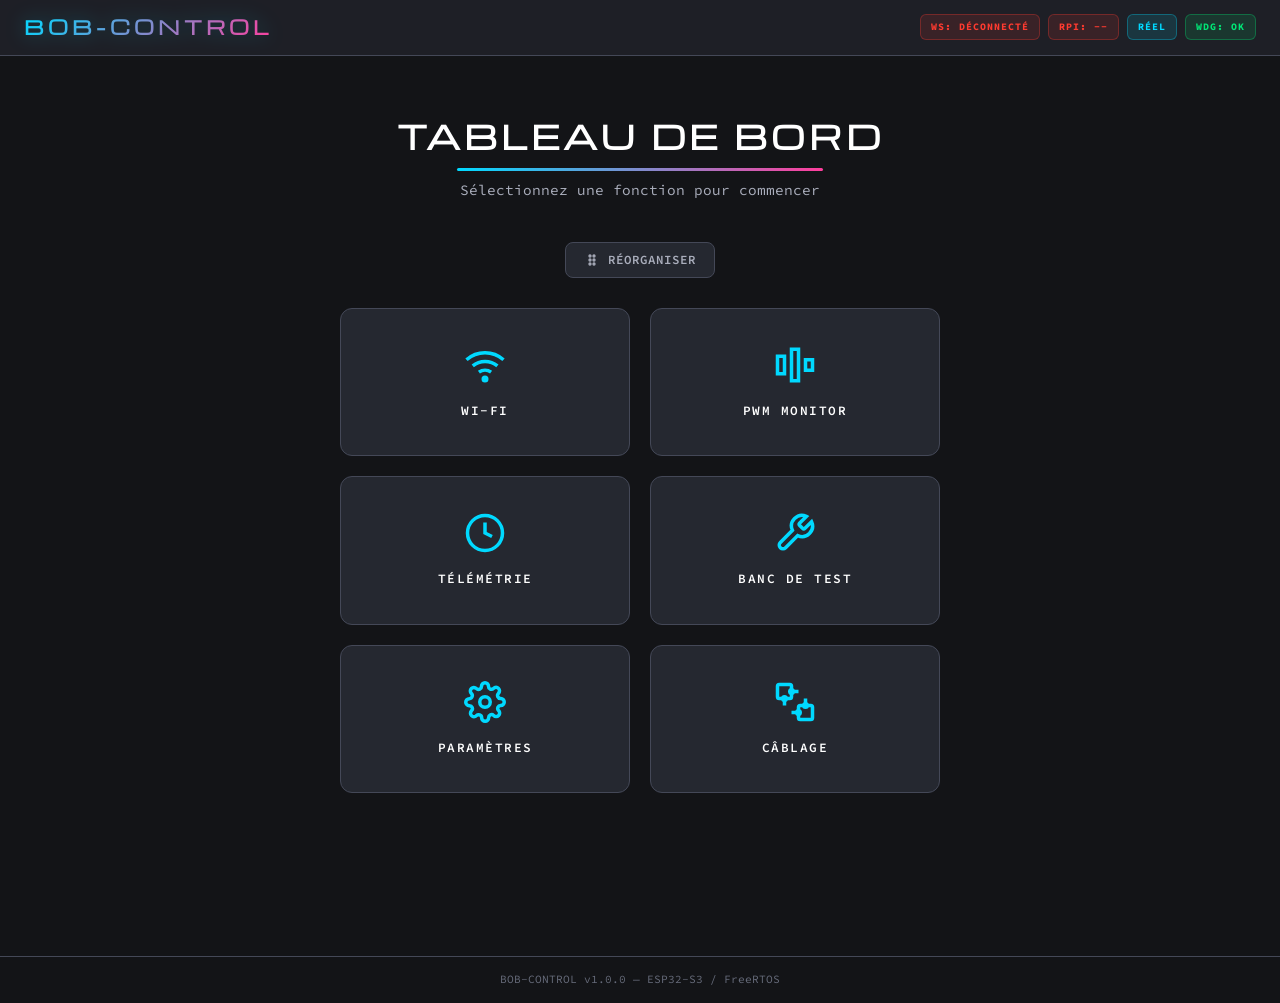
==== data/index.html @ ab62b94b "refactor: nettoyage capteurs/simulation + fix réorganisation tuiles - Suppression MPU9250, AK8963 (m" ====
<!DOCTYPE html>
<html lang="fr">
<head>
    <meta charset="UTF-8">
    <meta name="viewport" content="width=device-width, initial-scale=1.0, viewport-fit=cover">
    <meta name="theme-color" content="#131417">
    <meta name="apple-mobile-web-app-capable" content="yes">
    <meta name="mobile-web-app-capable" content="yes">
    <meta name="apple-mobile-web-app-status-bar-style" content="black-translucent">
    <meta name="apple-mobile-web-app-title" content="BOB-CONTROL">
    <title>BOB-CONTROL — Tableau de Bord</title>
    <link rel="icon" type="image/svg+xml" href="data:image/svg+xml,<svg xmlns='http://www.w3.org/2000/svg' viewBox='0 0 100 100'><rect width='100' height='100' rx='20' fill='%23131417'/><text y='72' x='50' font-family='Arial' font-size='40' font-weight='bold' fill='%2300d9ff' text-anchor='middle'>BOB</text></svg>">
    <link rel="preconnect" href="https://fonts.googleapis.com">
    <link rel="preconnect" href="https://fonts.gstatic.com" crossorigin>
    <link href="https://fonts.googleapis.com/css2?family=Michroma&family=Source+Code+Pro:wght@400;500;600;700&display=swap" rel="stylesheet">
    <link rel="stylesheet" href="style.css">
</head>
<body>

    <!-- Barre de statut fixe -->
    <header id="topbar">
        <div class="logo">BOB-CONTROL</div>
        <div class="status-badges">
            <span id="badge-ws" class="badge badge-off">WS: Déconnecté</span>
            <span id="badge-rpi" class="badge badge-off">RPi: --</span>
            <span id="badge-mode" class="badge badge-real">RÉEL</span>
            <span id="badge-wdg" class="badge badge-ok">WDG: OK</span>
        </div>
    </header>

    <!-- ===== VUE DASHBOARD (tuiles) ===== -->
    <main id="dashboard" class="index-container">
        <header class="index-header">
            <h1>TABLEAU DE BORD</h1>
            <p>Sélectionnez une fonction pour commencer</p>
        </header>

        <!-- Barre d'édition drag & drop -->
        <div class="dash-edit-bar">
            <button id="btnEditDash" class="dash-edit-btn" type="button">
                <svg width="16" height="16" viewBox="0 0 24 24" fill="none" stroke="currentColor" stroke-width="2" stroke-linecap="round" stroke-linejoin="round">
                    <circle cx="9" cy="6" r="1.5"/><circle cx="15" cy="6" r="1.5"/>
                    <circle cx="9" cy="12" r="1.5"/><circle cx="15" cy="12" r="1.5"/>
                    <circle cx="9" cy="18" r="1.5"/><circle cx="15" cy="18" r="1.5"/>
                </svg>
                <span>Réorganiser</span>
            </button>
            <button id="btnSaveDash" class="dash-edit-btn dash-edit-save" type="button" style="display:none">
                <svg width="16" height="16" viewBox="0 0 24 24" fill="none" stroke="currentColor" stroke-width="2" stroke-linecap="round" stroke-linejoin="round">
                    <polyline points="20 6 9 17 4 12"/>
                </svg>
                <span>Terminer</span>
            </button>
            <span id="dashEditHint" class="dash-edit-hint" style="display:none">Glissez les tuiles pour réorganiser</span>
        </div>

        <!-- Grille de tuiles -->
        <nav class="nav-grid" id="nav-grid">
            <a class="nav-tile" data-tile-id="wifi" href="#section-wifi">
                <svg width="40" height="40" viewBox="0 0 24 24" fill="none" stroke="currentColor" stroke-width="2">
                    <path d="M5 12.55a11 11 0 0 1 14.08 0"/>
                    <path d="M1.42 9a16 16 0 0 1 21.16 0"/>
                    <path d="M8.53 16.11a6 6 0 0 1 6.95 0"/>
                    <circle cx="12" cy="20" r="1"/>
                </svg>
                <span>Wi-Fi</span>
            </a>
            <a class="nav-tile" data-tile-id="pwm" href="#section-pwm">
                <svg width="40" height="40" viewBox="0 0 24 24" fill="none" stroke="currentColor" stroke-width="2">
                    <rect x="2" y="7" width="4" height="10"/>
                    <rect x="10" y="3" width="4" height="18"/>
                    <rect x="18" y="9" width="4" height="6"/>
                </svg>
                <span>PWM Monitor</span>
            </a>
            <a class="nav-tile" data-tile-id="telemetry" href="#section-telemetry">
                <svg width="40" height="40" viewBox="0 0 24 24" fill="none" stroke="currentColor" stroke-width="2">
                    <circle cx="12" cy="12" r="10"/>
                    <path d="M12 6v6l4 2"/>
                </svg>
                <span>Télémétrie</span>
            </a>
            <a class="nav-tile" data-tile-id="testbench" href="#section-testbench">
                <svg width="40" height="40" viewBox="0 0 24 24" fill="none" stroke="currentColor" stroke-width="2">
                    <path d="M14.7 6.3a1 1 0 0 0 0 1.4l1.6 1.6a1 1 0 0 0 1.4 0l3.77-3.77a6 6 0 0 1-7.94 7.94l-6.91 6.91a2.12 2.12 0 0 1-3-3l6.91-6.91a6 6 0 0 1 7.94-7.94l-3.76 3.76z"/>
                </svg>
                <span>Banc de Test</span>
            </a>
            <a class="nav-tile" data-tile-id="settings" href="#section-settings">
                <svg width="40" height="40" viewBox="0 0 24 24" fill="none" stroke="currentColor" stroke-width="2">
                    <circle cx="12" cy="12" r="3"/>
                    <path d="M19.4 15a1.65 1.65 0 0 0 .33 1.82l.06.06a2 2 0 0 1-2.83 2.83l-.06-.06a1.65 1.65 0 0 0-1.82-.33 1.65 1.65 0 0 0-1 1.51V21a2 2 0 0 1-4 0v-.09a1.65 1.65 0 0 0-1.08-1.51 1.65 1.65 0 0 0-1.82.33l-.06.06a2 2 0 0 1-2.83-2.83l.06-.06a1.65 1.65 0 0 0 .33-1.82 1.65 1.65 0 0 0-1.51-1H3a2 2 0 0 1 0-4h.09a1.65 1.65 0 0 0 1.51-1.08 1.65 1.65 0 0 0-.33-1.82l-.06-.06a2 2 0 0 1 2.83-2.83l.06.06a1.65 1.65 0 0 0 1.82.33H9a1.65 1.65 0 0 0 1-1.51V3a2 2 0 0 1 4 0v.09a1.65 1.65 0 0 0 1 1.51 1.65 1.65 0 0 0 1.82-.33l.06-.06a2 2 0 0 1 2.83 2.83l-.06.06a1.65 1.65 0 0 0-.33 1.82V9c.26.604.852.997 1.51 1H21a2 2 0 0 1 0 4h-.09a1.65 1.65 0 0 0-1.51 1z"/>
                </svg>
                <span>Paramètres</span>
            </a>
            <a class="nav-tile" data-tile-id="wiring" href="#section-wiring">
                <svg width="40" height="40" viewBox="0 0 24 24" fill="none" stroke="currentColor" stroke-width="2">
                    <rect x="2" y="2" width="8" height="8" rx="1"/>
                    <rect x="14" y="14" width="8" height="8" rx="1"/>
                    <path d="M10 6h4"/>
                    <path d="M6 10v4"/>
                    <path d="M18 10v4"/>
                    <path d="M10 18h4"/>
                    <circle cx="10" cy="6" r="1" fill="currentColor"/>
                    <circle cx="6" cy="10" r="1" fill="currentColor"/>
                    <circle cx="18" cy="14" r="1" fill="currentColor"/>
                    <circle cx="14" cy="18" r="1" fill="currentColor"/>
                </svg>
                <span>Câblage</span>
            </a>
        </nav>
    </main>

    <!-- ===== SECTIONS (masquées par défaut, affichées au clic d'une tuile) ===== -->

    <!-- Bouton retour (visible quand une section est active) -->
    <a id="btn-back" class="back-top-btn" href="#" style="display:none" aria-label="Retour au tableau de bord">
        <svg width="22" height="22" viewBox="0 0 24 24" fill="none" stroke="currentColor" stroke-width="2">
            <path d="M19 12H5M12 19l-7-7 7-7"/>
        </svg>
    </a>

    <!-- SECTION : Wi-Fi -->
    <section id="section-wifi" class="section-panel" style="display:none">
        <div class="page-container">
            <div class="page-header"><h1>Wi-Fi &amp; Réseau</h1></div>
            <div class="content-area">

                <!-- Card : Connexion actuelle (temps réel via WebSocket) -->
                <div class="card wifi-info-card">
                    <h3>Connexion actuelle</h3>
                    <div class="wifi-info-grid">
                        <!-- STA : connexion à un réseau externe -->
                        <div class="wifi-info-block">
                            <div class="wifi-info-title">Réseau externe (STA)</div>
                            <div class="wifi-info-row">
                                <span class="wifi-info-label">Statut</span>
                                <span class="wifi-info-value" id="wifi-sta-status">—</span>
                            </div>
                            <div class="wifi-info-row">
                                <span class="wifi-info-label">SSID</span>
                                <span class="wifi-info-value" id="wifi-sta-ssid">—</span>
                            </div>
                            <div class="wifi-info-row">
                                <span class="wifi-info-label">Adresse IP</span>
                                <span class="wifi-info-value" id="wifi-sta-ip">—</span>
                            </div>
                            <div class="wifi-info-row">
                                <span class="wifi-info-label">Passerelle (DHCP)</span>
                                <span class="wifi-info-value" id="wifi-sta-gw">—</span>
                            </div>
                            <div class="wifi-info-row">
                                <span class="wifi-info-label">Masque</span>
                                <span class="wifi-info-value" id="wifi-sta-mask">—</span>
                            </div>
                            <div class="wifi-info-row">
                                <span class="wifi-info-label">Signal (RSSI)</span>
                                <span class="wifi-info-value" id="wifi-sta-rssi">—</span>
                            </div>
                            <div class="wifi-info-row">
                                <span class="wifi-info-label">Adresse MAC</span>
                                <span class="wifi-info-value mono" id="wifi-sta-mac">—</span>
                            </div>
                        </div>
                        <!-- AP : point d'accès local -->
                        <div class="wifi-info-block">
                            <div class="wifi-info-title">Point d'accès (AP)</div>
                            <div class="wifi-info-row">
                                <span class="wifi-info-label">SSID</span>
                                <span class="wifi-info-value" id="wifi-ap-ssid">—</span>
                            </div>
                            <div class="wifi-info-row">
                                <span class="wifi-info-label">Adresse IP</span>
                                <span class="wifi-info-value" id="wifi-ap-ip">—</span>
                            </div>
                            <div class="wifi-info-row">
                                <span class="wifi-info-label">Clients connectés</span>
                                <span class="wifi-info-value" id="wifi-ap-clients">—</span>
                            </div>
                        </div>
                    </div>
                </div>

                <div class="wifi-controls">
                    <button id="btn-scan" class="btn btn-primary">Scanner les réseaux</button>
                    <div class="wifi-status">IP : <span id="wifi-ip">—</span></div>
                </div>
                <div id="wifi-list" class="wifi-list">
                    <p class="placeholder">Cliquez sur "Scanner" pour détecter les réseaux.</p>
                </div>
                <div id="wifi-form" class="wifi-form hidden">
                    <h3>Connexion à <span id="wifi-selected-ssid"></span></h3>
                    <input type="password" id="wifi-password" placeholder="Mot de passe Wi-Fi" autocomplete="off">
                    <button id="btn-connect" class="btn btn-success">Connecter</button>
                </div>
            </div>
        </div>
    </section>

    <!-- SECTION : PWM Monitor -->
    <section id="section-pwm" class="section-panel" style="display:none">
        <div class="page-container">
            <div class="page-header"><h1>PWM Monitor — 16 Canaux</h1></div>

            <!-- Bannière Mode Témoin / Dry-Run -->
            <div class="card dryrun-banner">
                <div class="dryrun-toggle-row">
                    <span class="dryrun-label">SORTIES MATÉRIELLES</span>
                    <label class="dryrun-switch">
                        <input type="checkbox" id="chk-outputs-enabled">
                        <span class="dryrun-slider"></span>
                    </label>
                    <span id="dryrun-state-text" class="dryrun-state-text off">NEUTRALISÉES (DRY-RUN)</span>
                </div>
                <div id="dryrun-badge" class="dryrun-badge dryrun-badge-warn">
                    ⚠ MODE TÉMOIN — Moteurs inactifs
                </div>
            </div>

            <div class="content-area">
                <!-- Vue schématique 2D : châssis + 8 propulseurs (temps réel WebSocket) -->
                <div class="card rov-schematic-card">
                    <h3>Vue de Dessus — Propulsion (M1–M8)</h3>
                    <div class="rov-schematic-wrap">
                        <svg id="rov-schematic" viewBox="0 0 480 400" preserveAspectRatio="xMidYMid meet" role="img" aria-label="Schéma du ROV vu de dessus : action des 8 propulseurs en temps réel"></svg>
                    </div>
                    <div class="rov-legend">
                        <span class="rov-lg"><span class="lg-dot lg-fwd"></span>Poussée positive (&gt; 1500 µs)</span>
                        <span class="rov-lg"><span class="lg-dot lg-rev"></span>Poussée négative (&lt; 1500 µs)</span>
                        <span class="rov-lg"><span class="lg-dot lg-neu"></span>Neutre (1500 µs)</span>
                        <span class="rov-lg rov-lg-note">M1–M4 : vecteurs 45° · M5–M8 : poussée verticale ↑/↓</span>
                    </div>
                </div>

                <h4 class="pwm-bars-title">Barregraphes — 16 Canaux</h4>
                <div class="pwm-grid"></div>
            </div>
        </div>
    </section>

    <!-- SECTION : Télémétrie -->
    <section id="section-telemetry" class="section-panel" style="display:none">
        <div class="page-container">
            <div class="page-header"><h1>Télémétrie &amp; Capteurs</h1></div>
            <div class="content-area">
                <!-- Bloc Diagnostic Capteurs -->
                <div class="card sensor-diag-card">
                    <h3>Diagnostic Capteurs</h3>
                    <div class="sensor-grid">
                        <div class="sensor-badge" id="sens-bno085"><span class="led led-off"></span>BNO085</div>
                        <div class="sensor-badge" id="sens-ms5803"><span class="led led-off"></span>MS5803</div>
                        <div class="sensor-badge" id="sens-ina0"><span class="led led-off"></span>INA226 #1</div>
                        <div class="sensor-badge" id="sens-ina1"><span class="led led-off"></span>INA226 #2</div>
                        <div class="sensor-badge" id="sens-ina2"><span class="led led-off"></span>INA226 #3</div>
                        <div class="sensor-badge" id="sens-pca"><span class="led led-off"></span>PCA9685</div>
                    </div>
                </div>
                <div class="telem-row">
                    <div class="card">
                        <h3>Attitude (IMU)</h3>
                        <div class="euler-display">
                            <div class="euler-item"><span class="label">Roll</span><span id="val-roll" class="value">0.0°</span></div>
                            <div class="euler-item"><span class="label">Pitch</span><span id="val-pitch" class="value">0.0°</span></div>
                            <div class="euler-item"><span class="label">Yaw</span><span id="val-yaw" class="value">0.0°</span></div>
                        </div>
                    </div>
                    <div class="card">
                        <h3>Pression / Altitude</h3>
                        <div class="press-display">
                            <div class="euler-item"><span class="label">Pression</span><span id="val-mbar" class="value">1013.3 mbar</span></div>
                            <div class="euler-item"><span class="label">Altitude</span><span id="val-alt" class="value">0.00 m</span></div>
                            <div class="euler-item"><span class="label">Température</span><span id="val-temp" class="value">20.5 °C</span></div>
                        </div>
                    </div>
                </div>
                <!-- Instruments aviation : VSI + Horizon artificiel + HSI -->
                <div class="telem-row instruments-row">
                    <div class="card av-card">
                        <h3>Variomètre (VSI)</h3>
                        <canvas id="cv-vsi" width="260" height="260"></canvas>
                        <div class="av-readout">
                            <span>VS <b id="av-vs">+0 cm/s</b></span>
                            <span>ALT <b id="av-alt">0.00 m</b></span>
                        </div>
                    </div>
                    <div class="card av-card">
                        <h3>Horizon Artificiel</h3>
                        <canvas id="cv-horizon" width="260" height="260"></canvas>
                        <div class="av-readout">
                            <span>ROLL <b id="av-roll">0.0°</b></span>
                            <span>PITCH <b id="av-pitch">0.0°</b></span>
                        </div>
                    </div>
                    <div class="card av-card">
                        <h3>Indicateur de Cap (HSI)</h3>
                        <canvas id="cv-hsi" width="260" height="260"></canvas>
                        <div class="av-readout">
                            <span>HDG <b id="av-hdg">000°</b></span>
                        </div>
                    </div>
                </div>

                <!-- SÉLECTEUR DE MODE DE PILOTAGE -->
                <div class="telem-row mode-selector-row">
                    <div class="card mode-card">
                        <h3>Mode de Pilotage</h3>
                        <div class="mode-badge" id="master-badge">
                            <span id="master-icon" class="master-icon">●</span>
                            <span id="master-label">Maître : —</span>
                        </div>
                        <div class="mode-btn-group">
                            <button class="btn mode-btn active" data-mode="0" id="btn-mode-0">PASSIF</button>
                            <button class="btn mode-btn" data-mode="1" id="btn-mode-1">AUTO ROULIS ET TANGAGE</button>
                            <button class="btn mode-btn" data-mode="2" id="btn-mode-2">AUTO FULL</button>
                        </div>
                    </div>
                </div>

                <div class="telem-row">
                    <div class="card" id="power-card-0"><h3>Wattmètre 1 — RPi 5</h3><div class="power-val"><span id="p0-v">0 mV</span> / <span id="p0-i">0 mA</span></div></div>
                    <div class="card" id="power-card-1"><h3>Wattmètre 2 — Aux/LED</h3><div class="power-val"><span id="p1-v">0 mV</span> / <span id="p1-i">0 mA</span></div></div>
                    <div class="card" id="power-card-2"><h3>Wattmètre 3 — Propulsion</h3><div class="power-val"><span id="p2-v">0 mV</span> / <span id="p2-i">0 mA</span></div></div>
                </div>

            </div>
        </div>
    </section>

    <!-- SECTION : Banc de Test -->
    <section id="section-testbench" class="section-panel" style="display:none">
        <div class="page-container">
            <div class="page-header"><h1>Banc de Test Manuel</h1></div>
            <div class="content-area">
                <div class="safety-bar">
                    <label class="safety-toggle">
                        <input type="checkbox" id="chk-unlock"> Déverrouiller le banc de test
                    </label>
                    <button id="btn-neutral" class="btn btn-danger" disabled>Tout au Neutre (1500 µs)</button>
                </div>
                <div class="slider-grid" id="slider-grid"></div>
            </div>
        </div>
    </section>

    <!-- SECTION : Paramètres -->
    <section id="section-settings" class="section-panel" style="display:none">
        <div class="page-container">
            <div class="page-header"><h1>Paramètres</h1></div>
            <div class="content-area">
                <!-- Liaison Série RPi 5 -->
                <div class="card">
                    <h3>Liaison Série RPi 5</h3>
                    <p class="card-hint">Interface physique pour le protocole binaire temps réel</p>
                    <div class="settings-grid">
                        <label>Interface
                            <select id="sel-comm">
                                <option value="0">USB-CDC Natif (/dev/ttyACM0)</option>
                                <option value="1">UART Matériel (GPIO 1 RX / GPIO 2 TX @ 921 600 bauds)</option>
                            </select>
                        </label>
                    </div>
                    <button id="btn-save-comm" class="btn btn-primary">Appliquer la liaison série</button>
                </div>

                <!-- Configuration Broches I2C -->
                <div class="card">
                    <h3>Configuration Broches I2C</h3>
                    <p class="card-hint">Broches SDA/SCL actuelles : <strong id="i2c-current-pins">—</strong></p>
                    <div class="settings-grid">
                        <label>SDA (GPIO)
                            <input type="number" id="i2c-sda-pin" min="0" max="48" value="10">
                        </label>
                        <label>SCL (GPIO)
                            <input type="number" id="i2c-scl-pin" min="0" max="48" value="11">
                        </label>
                    </div>
                    <button id="btn-save-i2c-pins" class="btn btn-primary">Sauvegarder &amp; réinitialiser I2C</button>
                </div>
                <!-- Scanner I2C -->
                <div class="card">
                    <h3>Scanner I2C</h3>
                    <p class="card-hint">Scan complet du bus I2C (adresses 0x01 à 0x7F)</p>
                    <button id="btn-i2c-scan" class="btn btn-primary">
                        <span id="i2c-scan-spinner" class="btn-spinner" style="display:none"></span>
                        Lancer le scan I2C
                    </button>
                    <div id="i2c-scan-results" class="i2c-scan-results" style="display:none">
                        <table class="i2c-scan-table">
                            <thead>
                                <tr>
                                    <th>Adresse (Hex)</th>
                                    <th>Adresse (Dec)</th>
                                    <th>Statut</th>
                                    <th>Périphérique détecté</th>
                                </tr>
                            </thead>
                            <tbody id="i2c-scan-tbody"></tbody>
                        </table>
                    </div>
                    <div id="i2c-scan-empty" class="i2c-scan-empty" style="display:none">
                        Aucun périphérique détecté sur le bus I2C. Vérifiez le câblage SDA/SCL.
                    </div>
                </div>
                <!-- PID -->
                <div class="settings-grid">
                    <div class="card">
                        <h3>PID Roll</h3>
                        <label>Kp <input type="number" id="pid-r-kp" step="0.01" value="2.0"></label>
                        <label>Ki <input type="number" id="pid-r-ki" step="0.01" value="0.05"></label>
                        <label>Kd <input type="number" id="pid-r-kd" step="0.01" value="0.5"></label>
                    </div>
                    <div class="card">
                        <h3>PID Pitch</h3>
                        <label>Kp <input type="number" id="pid-p-kp" step="0.01" value="2.0"></label>
                        <label>Ki <input type="number" id="pid-p-ki" step="0.01" value="0.05"></label>
                        <label>Kd <input type="number" id="pid-p-kd" step="0.01" value="0.5"></label>
                    </div>
                    <div class="card">
                        <h3>PID Altitude</h3>
                        <label>Kp <input type="number" id="pid-d-kp" step="0.01" value="3.0"></label>
                        <label>Ki <input type="number" id="pid-d-ki" step="0.01" value="0.1"></label>
                        <label>Kd <input type="number" id="pid-d-kd" step="0.01" value="1.0"></label>
                    </div>
                    <div class="card">
                        <h3>Watchdog Série</h3>
                        <label>Timeout (ms) <input type="number" id="wdg-timeout" step="50" min="100" value="500"></label>
                    </div>
                </div>
                <div class="settings-actions">
                    <button id="btn-save-pid" class="btn btn-success">Sauvegarder les paramètres</button>
                </div>
            </div>
        </div>
    </section>

    <!-- SECTION : Câblage & Schémas -->
    <section id="section-wiring" class="section-panel" style="display:none">
        <div class="page-container">
            <div class="page-header"><h1>Câblage &amp; Schémas</h1></div>
            <div class="content-area">

                <!-- Schéma visuel de la carte -->
                <div class="card wiring-schematic-card">
                    <h3>Schéma ESP32-S3</h3>
                    <div class="wiring-schematic-wrap">
                        <img src="esp32s3.png" alt="Schéma ESP32-S3 DevKitC-1" class="wiring-schematic-img">
                    </div>
                </div>

                <!-- Bloc 1 : Liaison RPi 5 (dynamique) -->
                <div class="card">
                    <h3>Liaison Série RPi 5</h3>
                    <p class="card-hint">Mode actif : <strong id="wiring-comm-mode">—</strong></p>

                    <!-- Mode USB-CDC -->
                    <div id="wiring-usb" class="wiring-mode-block">
                        <div class="wiring-diagram">
                            <pre class="wiring-ascii">
┌──────────────┐         ┌──────────────┐
│   ESP32-S3   │         │   RPi 5      │
│              │         │              │
│   USB-C  ◄───┼────USB──┼─► USB-A/C    │
│   (natif)    │  Cordon │  /dev/ttyACM0│
│              │  direct │              │
└──────────────┘         └──────────────┘
                            </pre>
                        </div>
                        <table class="wiring-table">
                            <thead><tr><th>ESP32-S3</th><th>→</th><th>RPi 5</th><th>Note</th></tr></thead>
                            <tbody>
                                <tr><td>USB-C</td><td>⟷</td><td>USB-A / USB-C</td><td>Cordon direct, sans adaptateur</td></tr>
                                <tr><td>—</td><td>—</td><td>/dev/ttyACM0</td><td>Port série USB-CDC natif</td></tr>
                                <tr><td>—</td><td>—</td><td>921 600 bauds</td><td>Débit du protocole binaire</td></tr>
                            </tbody>
                        </table>
                    </div>

                    <!-- Mode UART GPIO -->
                    <div id="wiring-uart" class="wiring-mode-block" style="display:none">
                        <div class="wiring-diagram">
                            <pre class="wiring-ascii">
┌──────────────┐         ┌──────────────┐
│   ESP32-S3   │         │   RPi 5      │
│              │         │              │
│  GPIO 1 (RX) ◄─────────┼── TXD (GPIO14)
│  GPIO 2 (TX) ──────────► RXD (GPIO15)
│  GND         ◄─────────► GND          │
│              │         │              │
└──────────────┘         └──────────────┘
  Serial1 @ 921 600 bauds  /dev/ttyAMA0
                            </pre>
                        </div>
                        <table class="wiring-table">
                            <thead><tr><th>ESP32-S3</th><th>→</th><th>RPi 5</th><th>Note</th></tr></thead>
                            <tbody>
                                <tr><td>GPIO 1 (RX)</td><td>←</td><td>TXD (GPIO 14)</td><td>Croisé : TX→RX</td></tr>
                                <tr><td>GPIO 2 (TX)</td><td>→</td><td>RXD (GPIO 15)</td><td>Croisé : RX←TX</td></tr>
                                <tr><td>GND</td><td>⟷</td><td>GND</td><td>Masse commune obligatoire</td></tr>
                                <tr><td colspan="3"></td><td>921 600 bauds, 8N1</td></tr>
                            </tbody>
                        </table>
                    </div>
                </div>

                <!-- Bloc 2 : Bus I2C & Périphériques -->
                <div class="card">
                    <h3>Bus I2C &amp; Périphériques</h3>

                    <table class="wiring-table wiring-table-pins">
                        <thead><tr><th>Signal</th><th>Broche ESP32-S3</th><th>Description</th></tr></thead>
                        <tbody>
                            <tr><td class="pin-sda">SDA</td><td>GPIO 10</td><td>Données I2C (tous périphériques)</td></tr>
                            <tr><td class="pin-scl">SCL</td><td>GPIO 11</td><td>Horloge I2C (tous périphériques)</td></tr>
                            <tr><td class="pin-3v3">3V3</td><td>3V3</td><td>Alimentation logique capteurs</td></tr>
                            <tr><td class="pin-gnd">GND</td><td>GND</td><td>Masse commune</td></tr>
                        </tbody>
                    </table>

                    <h4>Modules connectés sur le bus I2C</h4>
                    <table class="wiring-table wiring-table-i2c">
                        <thead><tr><th>Module</th><th>Adresse I2C</th><th>Fonction</th><th>Remarque</th></tr></thead>
                        <tbody>
                            <tr><td>BNO085</td><td>0x4A</td><td>IMU 9-DOF (fusion inertielle)</td><td>Quaternions natifs</td></tr>
                            <tr><td>MS5803 / MS5837</td><td>0x76</td><td>Pression / Profondeur</td><td>Résolution 0.01 mbar</td></tr>
                            <tr><td>INA226 #1</td><td>0x41</td><td>Wattmètre RPi (V + I)</td><td>Tension et courant carte RPi</td></tr>
                            <tr><td>INA226 #2</td><td>0x44</td><td>Wattmètre Auxiliaire</td><td>Éclairage, capteurs, etc.</td></tr>
                            <tr><td>INA226 #3</td><td>0x45</td><td>Wattmètre Propulsion</td><td>Courant moteurs + ESC</td></tr>
                            <tr><td>PCA9685</td><td>0x40</td><td>Contrôleur PWM 16 canaux</td><td>50 Hz, ESC/Servos/Gradateurs</td></tr>
                        </tbody>
                    </table>
                </div>

            </div>
        </div>
    </section>

    <footer>
        <span>BOB-CONTROL v1.0.0 — ESP32-S3 / FreeRTOS</span>
    </footer>

    <script src="app.js"></script>
</body>
</html>
---- data/style.css ----
/**
 * style.css — BOB-CONTROL : tableau de bord avec tuiles réorganisables.
 *
 * Inspiré du design BOBCNC (CodePen-style) :
 * - Fond #131417, cartes #252830, bordures #444857
 * - Accent cyan #00d9ff, magenta #ff3e9d, violet #b084ff
 * - Polices Michroma (titres) + Source Code Pro (corps)
 */

/* ===== RESET ===== */
*, *::before, *::after { box-sizing: border-box; margin: 0; padding: 0; }

/* ===== VARIABLES ===== */
:root {
    --bg-primary:   #131417;
    --bg-secondary: #1e1f26;
    --bg-card:      #252830;
    --bg-input:     #1a1b21;

    --text-primary:   #ffffff;
    --text-secondary: #aaaebc;
    --text-dim:       #666b7a;

    --accent-cyan:    #00d9ff;
    --accent-magenta: #ff3e9d;
    --accent-purple:  #b084ff;

    --success: #00e676;
    --danger:  #ff3b30;
    --warning: #ffb300;

    --border-color: #444857;
    --radius: 12px;
    --radius-sm: 8px;

    --font-body:  'Source Code Pro', monospace;
    --font-title: 'Michroma', 'Source Code Pro', sans-serif;
}

html { scroll-behavior: smooth; }

body {
    font-family: var(--font-body);
    background: var(--bg-primary);
    color: var(--text-primary);
    min-height: 100vh;
    display: flex;
    flex-direction: column;
    font-size: 15px;
    line-height: 1.6;
    overflow-x: hidden;
}

/* ===== TYPOGRAPHIE ===== */
h1, h2, h3, h4 {
    font-family: var(--font-title);
    letter-spacing: 1.5px;
    -webkit-font-smoothing: antialiased;
    line-height: 1.25;
}

h1 { font-size: 2rem; font-weight: 600; text-transform: uppercase; letter-spacing: 4px; display: inline-block; }
h1::after {
    content: '';
    display: block;
    width: 75%;
    height: 3px;
    background: linear-gradient(90deg, var(--accent-cyan), var(--accent-magenta));
    margin: 12px auto 0;
    border-radius: 2px;
}

h3 {
    font-size: 0.82rem;
    font-weight: 600;
    color: var(--accent-cyan);
    text-transform: uppercase;
    letter-spacing: 1px;
    margin-bottom: 12px;
}

/* ===== BARRE DE STATUT FIXE ===== */
#topbar {
    display: flex;
    align-items: center;
    justify-content: space-between;
    padding: 12px 24px;
    background: var(--bg-secondary);
    border-bottom: 1px solid var(--border-color);
    position: sticky;
    top: 0;
    z-index: 1000;
    backdrop-filter: blur(10px);
}

.logo {
    font-family: var(--font-title);
    font-size: 1.2rem;
    font-weight: 700;
    letter-spacing: 4px;
    text-transform: uppercase;
    background: linear-gradient(135deg, var(--accent-cyan), var(--accent-magenta));
    -webkit-background-clip: text;
    -webkit-text-fill-color: transparent;
    filter: drop-shadow(0 0 10px rgba(0, 217, 255, 0.3));
}

.status-badges { display: flex; gap: 8px; flex-wrap: wrap; }

.badge {
    padding: 4px 10px;
    border-radius: 6px;
    font-size: 0.62rem;
    font-weight: 700;
    text-transform: uppercase;
    letter-spacing: 1px;
}
.badge-ok   { background: rgba(0, 230, 118, 0.12); color: var(--success); border: 1px solid rgba(0, 230, 118, 0.3); }
.badge-off  { background: rgba(255, 59, 48, 0.12); color: var(--danger);  border: 1px solid rgba(255, 59, 48, 0.3); }
.badge-real { background: rgba(0, 217, 255, 0.12); color: var(--accent-cyan); border: 1px solid rgba(0, 217, 255, 0.3); }

/* ===== DASHBOARD (index) ===== */
.index-container {
    min-height: 100vh;
    padding: 60px 20px 80px;
    display: flex;
    flex-direction: column;
    align-items: center;
}

.index-header {
    text-align: center;
    margin-bottom: 40px;
}

.index-header h1 {
    font-size: 2rem;
    color: var(--text-primary);
}

.index-header p {
    color: var(--text-secondary);
    font-size: 0.9rem;
    margin-top: 8px;
}

/* ===== BARRE D'ÉDITION (drag & drop) ===== */
.dash-edit-bar {
    display: flex;
    align-items: center;
    justify-content: center;
    gap: 14px;
    flex-wrap: wrap;
    margin-bottom: 30px;
}

.dash-edit-btn {
    display: inline-flex;
    align-items: center;
    gap: 8px;
    padding: 9px 18px;
    background: var(--bg-card);
    border: 1px solid var(--border-color);
    border-radius: var(--radius-sm);
    color: var(--text-secondary);
    font-family: var(--font-body);
    font-size: 0.78rem;
    font-weight: 600;
    cursor: pointer;
    text-transform: uppercase;
    letter-spacing: 1px;
    transition: all 0.25s ease;
}

.dash-edit-btn:hover {
    border-color: var(--accent-cyan);
    color: var(--accent-cyan);
    transform: translateY(-1px);
    box-shadow: 0 4px 12px rgba(0, 217, 255, 0.18);
}

.dash-edit-btn.dash-edit-save {
    background: linear-gradient(135deg, #00d97c 0%, #00b06a 100%);
    color: #0d1117;
    border-color: transparent;
}
.dash-edit-btn.dash-edit-save:hover {
    box-shadow: 0 4px 14px rgba(0, 217, 124, 0.4);
    color: #0d1117;
}

.dash-edit-hint {
    font-size: 0.78rem;
    color: var(--text-dim);
    font-style: italic;
}

/* ===== GRILLE DE TUILES ===== */
.nav-grid {
    display: grid;
    grid-template-columns: repeat(2, 1fr);
    gap: 20px;
    width: 100%;
    max-width: 600px;
}

.nav-tile {
    background: var(--bg-card);
    border: 1px solid var(--border-color);
    border-radius: var(--radius);
    padding: 35px 20px;
    text-align: center;
    cursor: pointer;
    transition: all 0.3s cubic-bezier(0.4, 0, 0.2, 1);
    text-decoration: none;
    display: flex;
    flex-direction: column;
    align-items: center;
    justify-content: center;
    min-height: 140px;
    position: relative;
    overflow: hidden;
}

.nav-tile::before {
    content: '';
    position: absolute;
    top: 0; left: -100%;
    width: 100%; height: 100%;
    background: linear-gradient(90deg, transparent, rgba(0, 217, 255, 0.05), transparent);
    transition: left 0.5s ease;
}
.nav-tile:hover::before { left: 100%; }

.nav-tile:hover {
    border-color: var(--accent-cyan);
    box-shadow: 0 0 30px rgba(0, 217, 255, 0.15), 0 10px 40px rgba(0, 0, 0, 0.3);
    transform: translateY(-5px);
}

.nav-tile svg {
    width: 42px;
    height: 42px;
    color: var(--accent-cyan);
    margin-bottom: 14px;
    transition: all 0.3s ease;
}
.nav-tile:hover svg { color: var(--accent-magenta); transform: scale(1.1); }

.nav-tile span {
    color: var(--text-primary);
    font-size: 0.8rem;
    font-weight: 600;
    text-transform: uppercase;
    letter-spacing: 1.5px;
}

/* ===== MODE ÉDITION (wobble + grab cursor) ===== */
.nav-grid.editing .nav-tile {
    cursor: grab;
    animation: tileWobble 0.45s ease-in-out infinite alternate;
    touch-action: none;
    user-select: none;
    -webkit-user-select: none;
    -webkit-touch-callout: none;
    -webkit-user-drag: none;
    user-drag: none;
}
.nav-grid.editing .nav-tile:active { cursor: grabbing; }

.nav-grid.editing .nav-tile::after {
    content: "✥";
    position: absolute;
    top: 6px; right: 8px;
    font-size: 0.95rem;
    color: var(--accent-cyan);
    opacity: 0.8;
    pointer-events: none;
}

.nav-grid.no-enter-anim .nav-tile { animation: none !important; transition: none !important; }

@keyframes tileWobble {
    0%   { transform: rotate(-0.8deg); }
    100% { transform: rotate(0.8deg); }
}

/* Drag states */
.nav-tile.dragging-ghost {
    opacity: 0.3;
    filter: grayscale(40%);
    animation: none !important;
    transform: none !important;
}
.nav-tile.drop-before { box-shadow: -4px 0 0 0 var(--accent-cyan); }
.nav-tile.drop-after  { box-shadow:  4px 0 0 0 var(--accent-cyan); }

/* ===== BOUTON RETOUR (fixe haut-droite) ===== */
.back-top-btn {
    position: fixed;
    top: 70px;
    right: 20px;
    width: 50px;
    height: 50px;
    background: var(--bg-secondary);
    border: 2px solid var(--border-color);
    border-radius: var(--radius-sm);
    cursor: pointer;
    z-index: 1001;
    display: flex;
    justify-content: center;
    align-items: center;
    text-decoration: none;
    color: var(--accent-cyan);
    transition: all 0.3s ease;
}
.back-top-btn:hover {
    border-color: var(--accent-cyan);
    box-shadow: 0 0 20px rgba(0, 217, 255, 0.3);
    color: #fff;
}

/* ===== SECTIONS (pages internes) ===== */
.section-panel { animation: fadeIn 0.3s ease; }

.page-container {
    min-height: calc(100vh - 60px);
    padding: 30px 20px 100px;
    display: flex;
    flex-direction: column;
    align-items: center;
}

.page-header {
    text-align: center;
    margin-bottom: 30px;
}

.content-area {
    width: 100%;
    max-width: 900px;
}

@keyframes fadeIn {
    from { opacity: 0; transform: translateY(12px); }
    to   { opacity: 1; transform: translateY(0); }
}

/* ===== CARTES ===== */
.card {
    background: var(--bg-card);
    border: 1px solid var(--border-color);
    border-radius: var(--radius);
    padding: 20px;
    margin-bottom: 14px;
    transition: border-color 0.2s;
    position: relative;
    overflow: hidden;
}
.card::before {
    content: '';
    position: absolute;
    top: 0; left: 0; right: 0;
    height: 1px;
    background: linear-gradient(90deg, transparent, var(--accent-cyan), transparent);
    opacity: 0.4;
}
.card:hover { border-color: rgba(0, 217, 255, 0.25); }

.card-hint {
    font-size: 0.75rem;
    color: var(--text-dim);
    margin: -0.5rem 0 1rem 0;
    font-style: italic;
}

/* ===== BOUTONS ===== */
.btn {
    padding: 10px 22px;
    border: none;
    border-radius: var(--radius-sm);
    font-weight: 700;
    font-size: 0.8rem;
    font-family: var(--font-body);
    cursor: pointer;
    text-transform: uppercase;
    letter-spacing: 1px;
    transition: all 0.25s ease;
    display: inline-flex;
    align-items: center;
    gap: 8px;
}
.btn:disabled { opacity: 0.35; cursor: not-allowed; transform: none !important; }

.btn-primary  { background: linear-gradient(135deg, #00b4d8, #00d9ff); color: #000; }
.btn-primary:hover:not(:disabled) { transform: translateY(-2px); box-shadow: 0 6px 20px rgba(0, 217, 255, 0.35); }

.btn-success  { background: linear-gradient(135deg, #00c853, #00e676); color: #000; }
.btn-success:hover:not(:disabled) { transform: translateY(-2px); box-shadow: 0 6px 20px rgba(0, 230, 118, 0.35); }

.btn-danger   { background: linear-gradient(135deg, #d32f2f, #ff3b30); color: #fff; }
.btn-danger:hover:not(:disabled) { transform: translateY(-2px); box-shadow: 0 6px 20px rgba(255, 59, 48, 0.35); }

.btn-warning  { background: linear-gradient(135deg, #ff8f00, #ffb300); color: #000; }
.btn-warning:hover:not(:disabled) { transform: translateY(-2px); box-shadow: 0 6px 20px rgba(255, 179, 0, 0.35); }

.btn-lg { padding: 14px 36px; font-size: 0.9rem; }

/* ===== WI-FI ===== */
.wifi-controls { display: flex; align-items: center; gap: 16px; margin-bottom: 16px; flex-wrap: wrap; }
.wifi-status { color: var(--text-secondary); font-size: 0.85rem; }

.wifi-list {
    background: var(--bg-card);
    border: 1px solid var(--border-color);
    border-radius: var(--radius);
    overflow: hidden;
    max-height: 280px;
    overflow-y: auto;
}
.wifi-item {
    display: flex;
    justify-content: space-between;
    align-items: center;
    padding: 14px 18px;
    border-bottom: 1px solid rgba(68, 72, 87, 0.3);
    cursor: pointer;
    transition: all 0.2s ease;
}
.wifi-item:last-child { border-bottom: none; }
.wifi-item:hover { background: rgba(0, 217, 255, 0.06); border-left: 3px solid var(--accent-cyan); padding-left: 15px; }
.wifi-item .ssid { font-weight: 600; }
.wifi-item .rssi { color: var(--text-dim); font-size: 0.8rem; }

.wifi-form {
    margin-top: 20px;
    background: var(--bg-card);
    border: 1px solid var(--border-color);
    border-radius: var(--radius);
    padding: 20px;
}
.wifi-form input {
    display: block;
    width: 100%;
    max-width: 400px;
    padding: 12px 14px;
    margin: 10px 0 16px;
    background: var(--bg-input);
    border: 1px solid var(--border-color);
    border-radius: var(--radius-sm);
    color: var(--text-primary);
    font-size: 0.9rem;
    font-family: var(--font-body);
    outline: none;
    transition: border-color 0.3s;
}
.wifi-form input:focus { border-color: var(--accent-cyan); }

.hidden { display: none !important; }
.placeholder { color: var(--text-dim); font-style: italic; padding: 16px; text-align: center; }

/* ===== PWM MONITOR ===== */
.pwm-grid {
    display: grid;
    grid-template-columns: repeat(auto-fill, minmax(220px, 1fr));
    gap: 12px;
}
.pwm-channel {
    background: var(--bg-card);
    border: 1px solid var(--border-color);
    border-radius: var(--radius);
    padding: 14px;
    transition: border-color 0.2s;
}
.pwm-channel:hover { border-color: rgba(0, 217, 255, 0.3); }
.pwm-channel .ch-header { display: flex; justify-content: space-between; margin-bottom: 10px; font-size: 0.78rem; }
.pwm-channel .ch-label { font-weight: 700; color: var(--accent-cyan); text-transform: uppercase; letter-spacing: 0.5px; }
.pwm-channel .ch-value { font-weight: 700; color: var(--accent-magenta); }

.pwm-bar-bg {
    height: 18px;
    background: var(--bg-primary);
    border-radius: 4px;
    overflow: hidden;
    position: relative;
    border: 1px solid rgba(68, 72, 87, 0.3);
}
.pwm-bar-fill { height: 100%; border-radius: 4px; transition: width 0.12s ease, left 0.12s ease; }
.pwm-bar-bg.bidir .pwm-bar-fill { position: absolute; height: 100%; }
.pwm-bar-bg.bidir .pwm-center { position: absolute; left: 50%; top: 0; width: 2px; height: 100%; background: rgba(255,255,255,0.35); }

/* ===== VUE SCHÉMATIQUE PROPULSION (PWM MONITOR) ===== */
.rov-schematic-card { text-align: left; }
.rov-schematic-wrap {
    display: flex;
    justify-content: center;
    background: #0d0e12;
    border: 1px solid rgba(68, 72, 87, 0.3);
    border-radius: var(--radius-sm);
    padding: 8px;
}
#rov-schematic { width: 100%; max-width: 560px; height: auto; display: block; }

/* Châssis (vue de dessus) */
.rov-hull { fill: rgba(0, 217, 255, 0.05); stroke: var(--accent-cyan); stroke-opacity: 0.5; stroke-width: 2; }
.rov-nose { fill: var(--accent-cyan); opacity: 0.65; }
.rov-cam { fill: none; stroke: var(--text-dim); stroke-width: 1.5; stroke-dasharray: 3 3; }
.rov-center { stroke: var(--text-dim); stroke-width: 1; }
.rov-dir-label { fill: var(--text-secondary); font-family: var(--font-body); font-size: 11px; letter-spacing: 3px; }

/* Carters des propulseurs */
.thr-body { fill: #2e3340; stroke: var(--text-secondary); stroke-width: 1.5; }
.thr-nozzle { fill: #2e3340; stroke: var(--text-secondary); stroke-width: 1.5; }
.thr-hub { fill: var(--text-dim); }
.vthr-body { fill: rgba(0, 217, 255, 0.03); stroke: var(--text-secondary); stroke-width: 1.5; }
.thr-halo { fill: none; stroke: var(--text-dim); stroke-width: 2; stroke-opacity: 0; }

/* Vecteurs de poussée (couleur et intensité pilotées par attribut color) */
.thr-arrow { transition: opacity 0.12s linear; }   /* fondu apparition/disparition au neutre */
.thr-arrow .thr-shaft { stroke: currentColor; stroke-width: 2.5; stroke-linecap: round; }
.thr-arrow .thr-head { fill: currentColor; }
.thr-arrow.thr-active { filter: drop-shadow(0 0 4px currentColor); }

/* Labels et valeurs instantanées */
.thr-label { fill: var(--text-primary); font-family: var(--font-body); font-size: 12px; font-weight: 700; }
.thr-value { fill: var(--text-secondary); font-family: var(--font-body); font-size: 10.5px; }

/* Légende sous le schéma */
.rov-legend {
    display: flex;
    flex-wrap: wrap;
    gap: 8px 18px;
    justify-content: center;
    margin-top: 10px;
    font-size: 0.72rem;
    color: var(--text-secondary);
}
.lg-dot { display: inline-block; width: 9px; height: 9px; border-radius: 50%; margin-right: 6px; vertical-align: -1px; }
.lg-fwd { background: #00d9ff; box-shadow: 0 0 6px rgba(0, 217, 255, 0.7); }
.lg-rev { background: #ffb300; box-shadow: 0 0 6px rgba(255, 179, 0, 0.7); }
.lg-neu { background: #666b7a; }
.rov-lg-note { color: var(--text-dim); font-style: italic; }

.pwm-bars-title {
    font-size: 0.78rem;
    font-weight: 600;
    color: var(--text-secondary);
    text-transform: uppercase;
    letter-spacing: 1px;
    margin: 4px 0 10px 0;
}

/* ===== TÉLÉMETRIE ===== */
.telem-row { display: grid; grid-template-columns: repeat(auto-fit, minmax(280px, 1fr)); gap: 14px; margin-bottom: 14px; }
.telem-row.center { justify-items: center; }
.euler-display, .press-display { display: flex; flex-direction: column; gap: 8px; }
.euler-item { display: flex; justify-content: space-between; padding: 8px 0; border-bottom: 1px solid rgba(68, 72, 87, 0.2); }
.euler-item:last-child { border-bottom: none; }
.euler-item .label { color: var(--text-secondary); font-size: 0.85rem; text-transform: uppercase; letter-spacing: 0.5px; }
.euler-item .value { font-weight: 700; color: var(--accent-magenta); font-size: 0.95rem; }
.power-val { font-size: 1.15rem; color: var(--accent-purple); padding: 10px 0; }

/* ===== INSTRUMENTS AVIATION (Horizon + HSI) ===== */
.instruments-row { justify-items: center; }
.av-card { display: flex; flex-direction: column; align-items: center; max-width: 320px; }
.av-card h3 { align-self: flex-start; }
.av-card canvas {
    display: block;
    margin: 8px auto;
    border-radius: 50%;
    box-shadow: 0 0 16px rgba(0, 0, 0, 0.6), inset 0 0 2px rgba(255,255,255,0.1);
    background: #0d0e12;
}
.av-readout {
    display: flex; gap: 18px; justify-content: center;
    margin-top: 6px; font-size: 0.82rem; color: var(--text-secondary);
    font-family: var(--font-mono, monospace); letter-spacing: 0.5px;
}
.av-readout b { color: var(--accent-cyan); font-weight: 700; }

/* ===== BANC DE TEST ===== */
.safety-bar {
    display: flex; align-items: center; justify-content: space-between;
    padding: 14px 18px;
    background: rgba(255, 59, 48, 0.06);
    border: 1px solid rgba(255, 59, 48, 0.3);
    border-radius: var(--radius);
    margin-bottom: 18px;
    flex-wrap: wrap; gap: 12px;
}
.safety-toggle { display: flex; align-items: center; gap: 10px; font-weight: 700; color: var(--danger); font-size: 0.85rem; text-transform: uppercase; letter-spacing: 0.5px; }
.safety-toggle input { width: 18px; height: 18px; accent-color: var(--danger); cursor: pointer; }

.slider-grid { display: grid; grid-template-columns: repeat(auto-fill, minmax(230px, 1fr)); gap: 12px; }
.slider-item {
    background: var(--bg-card);
    border: 1px solid var(--border-color);
    border-radius: var(--radius);
    padding: 14px;
    transition: border-color 0.2s;
}
.slider-item:hover { border-color: rgba(0, 217, 255, 0.25); }
.slider-item .sl-header { display: flex; justify-content: space-between; font-size: 0.78rem; margin-bottom: 10px; }
.slider-item .sl-label { font-weight: 700; color: var(--accent-cyan); text-transform: uppercase; letter-spacing: 0.5px; }
.slider-item .sl-value { color: var(--accent-magenta); font-weight: 600; }
.slider-item input[type="range"] { width: 100%; accent-color: var(--accent-cyan); cursor: pointer; }

/* ===== DIAGNOSTIC CAPTEURS (badges LED) ===== */
.sensor-diag-card { margin-bottom: 18px; }
.sensor-grid {
    display: grid;
    grid-template-columns: repeat(auto-fill, minmax(140px, 1fr));
    gap: 10px;
    margin-top: 8px;
}
.sensor-badge {
    display: flex;
    align-items: center;
    gap: 8px;
    padding: 8px 12px;
    background: var(--bg-primary);
    border: 1px solid var(--border-color);
    border-radius: var(--radius-sm);
    font-size: 0.78rem;
    font-weight: 600;
    color: var(--text-secondary);
    text-transform: uppercase;
    letter-spacing: 0.5px;
}
.led {
    width: 10px;
    height: 10px;
    border-radius: 50%;
    display: inline-block;
    flex-shrink: 0;
}
.led-off  { background: #555; }
.led-ok   { background: var(--success); box-shadow: 0 0 8px var(--success); }
.led-fail { background: var(--danger); box-shadow: 0 0 8px var(--danger); }
.led-emu  { background: var(--warning); box-shadow: 0 0 8px var(--warning); }

/* ===== SELECT (dropdowns paramètres) ===== */
.settings-grid select {
    width: 200px;
    padding: 8px 10px;
    background: var(--bg-input);
    border: 1px solid var(--border-color);
    border-radius: var(--radius-sm);
    color: var(--text-primary);
    font-family: var(--font-body);
    font-size: 0.85rem;
    outline: none;
    cursor: pointer;
    transition: border-color 0.3s;
}
.settings-grid select:focus { border-color: var(--accent-cyan); }

/* ===== PARAMÈTRES ===== */
.settings-grid { display: grid; grid-template-columns: repeat(auto-fill, minmax(250px, 1fr)); gap: 14px; margin-bottom: 20px; }
.settings-grid label { display: flex; justify-content: space-between; align-items: center; margin-bottom: 10px; font-size: 0.85rem; color: var(--text-secondary); gap: 10px; }
.settings-grid input[type="number"] {
    width: 110px; padding: 8px 10px;
    background: var(--bg-input);
    border: 1px solid var(--border-color);
    border-radius: var(--radius-sm);
    color: var(--text-primary);
    font-family: var(--font-body);
    font-size: 0.9rem;
    outline: none;
    text-align: right;
    transition: border-color 0.3s;
}
.settings-grid input[type="number"]:focus { border-color: var(--accent-cyan); }
.settings-actions { text-align: center; padding-top: 10px; }

/* ===== FOOTER ===== */
footer { text-align: center; padding: 14px; font-size: 0.7rem; color: var(--text-dim); border-top: 1px solid var(--border-color); margin-top: auto; }

/* ===== RESPONSIVE ===== */
@media (max-width: 768px) {
    #topbar { padding: 10px 12px; flex-direction: column; gap: 6px; }
    .logo { font-size: 1rem; }
    .nav-grid { grid-template-columns: repeat(2, 1fr); gap: 14px; }
    .nav-tile { min-height: 110px; padding: 25px 12px; }
    .nav-tile svg { width: 34px; height: 34px; }
    .nav-tile span { font-size: 0.7rem; letter-spacing: 1px; }
    h1 { font-size: 1.4rem; letter-spacing: 2px; }
    .page-container { padding: 20px 12px 80px; }
    .pwm-grid, .slider-grid { grid-template-columns: 1fr 1fr; }
    .settings-grid { grid-template-columns: 1fr; }
    .back-top-btn { top: 65px; right: 12px; width: 44px; height: 44px; }
}

@media (max-width: 480px) {
    .pwm-grid, .slider-grid { grid-template-columns: 1fr; }
    .telem-row { grid-template-columns: 1fr; }
}

/* ===== SCROLLBAR ===== */
::-webkit-scrollbar { width: 6px; }
::-webkit-scrollbar-track { background: var(--bg-primary); }
::-webkit-scrollbar-thumb { background: var(--border-color); border-radius: 3px; }
::-webkit-scrollbar-thumb:hover { background: var(--accent-cyan); }

/* =========================================================================
 * CÂBLAGE & SCHÉMAS — SECTION WIRING
 * ========================================================================= */

/* Image schéma */
.wiring-schematic-card {
    text-align: center;
}

.wiring-schematic-wrap {
    overflow-x: auto;
    margin-top: 0.75rem;
}

.wiring-schematic-img {
    max-width: 100%;
    height: auto;
    border-radius: 8px;
    border: 1px solid var(--border-color);
    display: block;
    margin: 0 auto;
}

/* Diagrammes ASCII */
.wiring-diagram {
    background: #0d0e11;
    border: 1px solid var(--border-color);
    border-radius: 6px;
    padding: 1rem;
    margin: 0.75rem 0;
    overflow-x: auto;
}

.wiring-ascii {
    font-family: 'Source Code Pro', monospace;
    font-size: 0.78rem;
    line-height: 1.5;
    color: var(--accent-cyan);
    margin: 0;
    white-space: pre;
    text-align: left;
}

/* Mode actif highlight */
.wiring-mode-block {
    animation: wiring-fade-in 0.3s ease;
}

@keyframes wiring-fade-in {
    from { opacity: 0; transform: translateY(4px); }
    to { opacity: 1; transform: translateY(0); }
}

/* Tables de câblage */
.wiring-table {
    width: 100%;
    border-collapse: collapse;
    margin: 0.75rem 0;
    font-size: 0.82rem;
}

.wiring-table thead th {
    background: rgba(0, 217, 255, 0.08);
    color: var(--accent-cyan);
    font-family: 'Michroma', sans-serif;
    font-size: 0.68rem;
    letter-spacing: 0.5px;
    text-transform: uppercase;
    text-align: left;
    padding: 0.5rem 0.75rem;
    border-bottom: 2px solid var(--border-color);
}

.wiring-table tbody td {
    padding: 0.4rem 0.75rem;
    border-bottom: 1px solid rgba(255, 255, 255, 0.05);
    color: var(--text-primary);
    vertical-align: middle;
}

.wiring-table tbody tr:hover {
    background: rgba(255, 255, 255, 0.03);
}

/* Broches colorées */
.pin-sda { color: #00d9ff; font-weight: 700; }
.pin-scl { color: #b084ff; font-weight: 700; }
.pin-3v3 { color: #ff3e9d; font-weight: 700; }
.pin-gnd { color: #888; font-weight: 700; }

/* Responsive mobile */
@media (max-width: 600px) {
    .wiring-ascii { font-size: 0.65rem; }
    .wiring-table { font-size: 0.75rem; }
    .wiring-table thead th { font-size: 0.62rem; }
}

/* =========================================================================
 * WI-FI — CARD CONNEXION ACTUELLE
 * ========================================================================= */

.wifi-info-card {
    margin-bottom: 1.25rem;
    border-left: 4px solid var(--accent-cyan);
}

.wifi-info-grid {
    display: grid;
    grid-template-columns: 1fr 1fr;
    gap: 1.5rem;
    margin-top: 0.75rem;
}

@media (max-width: 600px) {
    .wifi-info-grid { grid-template-columns: 1fr; }
}

.wifi-info-block {
    background: rgba(255, 255, 255, 0.02);
    border: 1px solid var(--border-color);
    border-radius: 6px;
    padding: 0.75rem 1rem;
}

.wifi-info-title {
    font-family: 'Michroma', sans-serif;
    font-size: 0.72rem;
    letter-spacing: 1px;
    color: var(--accent-cyan);
    text-transform: uppercase;
    margin-bottom: 0.6rem;
    padding-bottom: 0.4rem;
    border-bottom: 1px solid var(--border-color);
}

.wifi-info-row {
    display: flex;
    justify-content: space-between;
    align-items: baseline;
    padding: 0.25rem 0;
    border-bottom: 1px solid rgba(255, 255, 255, 0.04);
}

.wifi-info-row:last-child {
    border-bottom: none;
}

.wifi-info-label {
    font-size: 0.78rem;
    color: var(--text-secondary);
    flex-shrink: 0;
    margin-right: 0.75rem;
}

.wifi-info-value {
    font-size: 0.82rem;
    color: var(--text-primary);
    text-align: right;
    word-break: break-all;
}

.wifi-info-value.mono {
    font-family: 'Source Code Pro', monospace;
    font-size: 0.76rem;
    letter-spacing: 0.3px;
}

.wifi-sta-ok {
    color: #00e676;
    font-weight: 700;
}

.wifi-sta-off {
    color: #ff5252;
    font-weight: 700;
}

/* =========================================================================
 * MODE TÉMOIN (DRY-RUN) — BANNIÈRE PWM MONITOR
 * ========================================================================= */

.dryrun-banner {
    margin-bottom: 1rem;
    border-left: 4px solid var(--accent-cyan);
}

.dryrun-toggle-row {
    display: flex;
    align-items: center;
    gap: 1rem;
    flex-wrap: wrap;
}

.dryrun-label {
    font-family: 'Michroma', sans-serif;
    font-size: 0.8rem;
    letter-spacing: 1px;
    color: var(--text-secondary);
    text-transform: uppercase;
}

/* Toggle switch (iOS-like) */
.dryrun-switch {
    position: relative;
    display: inline-block;
    width: 52px;
    height: 28px;
    flex-shrink: 0;
}

.dryrun-switch input {
    opacity: 0;
    width: 0;
    height: 0;
}

.dryrun-slider {
    position: absolute;
    inset: 0;
    cursor: pointer;
    background: #444;
    border-radius: 28px;
    transition: background 0.3s ease;
}

.dryrun-slider::before {
    content: '';
    position: absolute;
    width: 22px;
    height: 22px;
    left: 3px;
    top: 3px;
    background: #fff;
    border-radius: 50%;
    transition: transform 0.3s ease;
    box-shadow: 0 1px 4px rgba(0,0,0,0.3);
}

.dryrun-switch input:checked + .dryrun-slider {
    background: var(--accent-cyan);
}

.dryrun-switch input:checked + .dryrun-slider::before {
    transform: translateX(24px);
}

/* Texte d'état */
.dryrun-state-text {
    font-family: 'Source Code Pro', monospace;
    font-size: 0.85rem;
    font-weight: 600;
    letter-spacing: 0.5px;
    transition: color 0.3s ease;
}

.dryrun-state-text.off {
    color: #ffab00;
}

.dryrun-state-text.on {
    color: #00e676;
}

/* Badge d'avertissement */
.dryrun-badge {
    margin-top: 0.75rem;
    padding: 0.5rem 1rem;
    border-radius: 6px;
    font-family: 'Source Code Pro', monospace;
    font-size: 0.82rem;
    font-weight: 700;
    letter-spacing: 0.5px;
    text-align: center;
    transition: all 0.3s ease;
}

.dryrun-badge-warn {
    background: rgba(255, 171, 0, 0.12);
    color: #ffab00;
    border: 1px solid rgba(255, 171, 0, 0.35);
}

.dryrun-badge-ok {
    background: rgba(0, 230, 118, 0.10);
    color: #00e676;
    border: 1px solid rgba(0, 230, 118, 0.35);
}

/* =========================================================================
 * DIAGNOSTIC I2C — SCAN & CONFIGURATION
 * ========================================================================= */

/* Spinner bouton */
.btn-spinner {
    display: inline-block;
    width: 14px;
    height: 14px;
    border: 2px solid rgba(255, 255, 255, 0.3);
    border-top-color: #fff;
    border-radius: 50%;
    animation: spin-anim 0.6s linear infinite;
    margin-right: 6px;
    vertical-align: middle;
}

@keyframes spin-anim {
    to { transform: rotate(360deg); }
}

/* Bouton désactivé pendant scan */
#btn-i2c-scan:disabled {
    opacity: 0.6;
    cursor: not-allowed;
}

/* Tableau résultats scan I2C */
.i2c-scan-results {
    margin-top: 1rem;
    overflow-x: auto;
}

.i2c-scan-table {
    width: 100%;
    border-collapse: collapse;
    font-family: 'Source Code Pro', monospace;
    font-size: 0.85rem;
}

.i2c-scan-table th {
    font-family: 'Michroma', sans-serif;
    font-size: 0.7rem;
    color: #00d9ff;
    text-transform: uppercase;
    letter-spacing: 0.05em;
    padding: 0.5rem 0.75rem;
    border-bottom: 1px solid rgba(0, 217, 255, 0.2);
    text-align: left;
    background: rgba(0, 217, 255, 0.04);
}

.i2c-scan-table td {
    padding: 0.4rem 0.75rem;
    border-bottom: 1px solid rgba(255, 255, 255, 0.05);
    color: #c8ccd4;
}

.i2c-scan-table tr:hover td {
    background: rgba(0, 217, 255, 0.04);
}

.i2c-addr-hex {
    color: #b084ff;
    font-weight: 600;
    letter-spacing: 0.04em;
}

.i2c-ack-badge {
    display: inline-block;
    padding: 2px 8px;
    border-radius: 3px;
    font-size: 0.75rem;
    font-weight: 600;
    background: rgba(0, 230, 118, 0.12);
    color: #00e676;
    border: 1px solid rgba(0, 230, 118, 0.35);
}

/* Message aucun périphérique */
.i2c-scan-empty {
    margin-top: 1rem;
    padding: 0.75rem 1rem;
    background: rgba(255, 62, 157, 0.08);
    border: 1px solid rgba(255, 62, 157, 0.3);
    border-radius: 6px;
    color: #ff3e9d;
    font-size: 0.85rem;
    font-family: 'Source Code Pro', monospace;
}

/* ===== MODE DE PILOTAGE (FLIGHT MODE SELECTOR) ===== */
.mode-selector-row {
    display: grid;
    grid-template-columns: 1fr;
    justify-items: center;
}
.mode-card {
    text-align: center;
    min-width: 340px;
    max-width: 520px;
    width: 100%;
}
.mode-card h3 { color: var(--accent-cyan); }

/* Badge maître (RPi 5 ou ESP32) */
.mode-badge {
    display: flex; align-items: center; justify-content: center;
    gap: 8px; padding: 8px 14px;
    border-radius: var(--radius-sm);
    font-size: 0.82rem; font-weight: 600;
    margin-bottom: 12px;
    transition: all 0.3s ease;
}
.master-icon {
    font-size: 1rem;
    line-height: 1;
}
.master-rpi-badge {
    background: rgba(76, 175, 80, 0.1);
    border: 1px solid rgba(76, 175, 80, 0.3);
    color: #4caf50;
}
.master-rpi { color: #4caf50; }
.master-esp-badge {
    background: rgba(255, 152, 0, 0.1);
    border: 1px solid rgba(255, 152, 0, 0.3);
    color: #ff9800;
}
.master-esp { color: #ff9800; }

/* Groupe de boutons mode */
.mode-btn-group {
    display: flex; gap: 8px;
    justify-content: center;
    flex-wrap: wrap;
}
.mode-btn {
    flex: 1 1 auto;
    min-width: 100px;
    padding: 10px 12px;
    background: transparent;
    border: 1px solid var(--border-subtle);
    border-radius: var(--radius-sm);
    color: var(--text-secondary);
    font-size: 0.78rem;
    font-weight: 700;
    letter-spacing: 0.5px;
    cursor: pointer;
    transition: all 0.2s ease;
    text-align: center;
}
.mode-btn:hover {
    border-color: var(--accent-cyan);
    color: var(--accent-cyan);
    background: rgba(0, 217, 255, 0.05);
}
.mode-btn.active {
    background: rgba(0, 217, 255, 0.12);
    border-color: var(--accent-cyan);
    color: var(--accent-cyan);
    box-shadow: 0 0 8px rgba(0, 217, 255, 0.2);
}
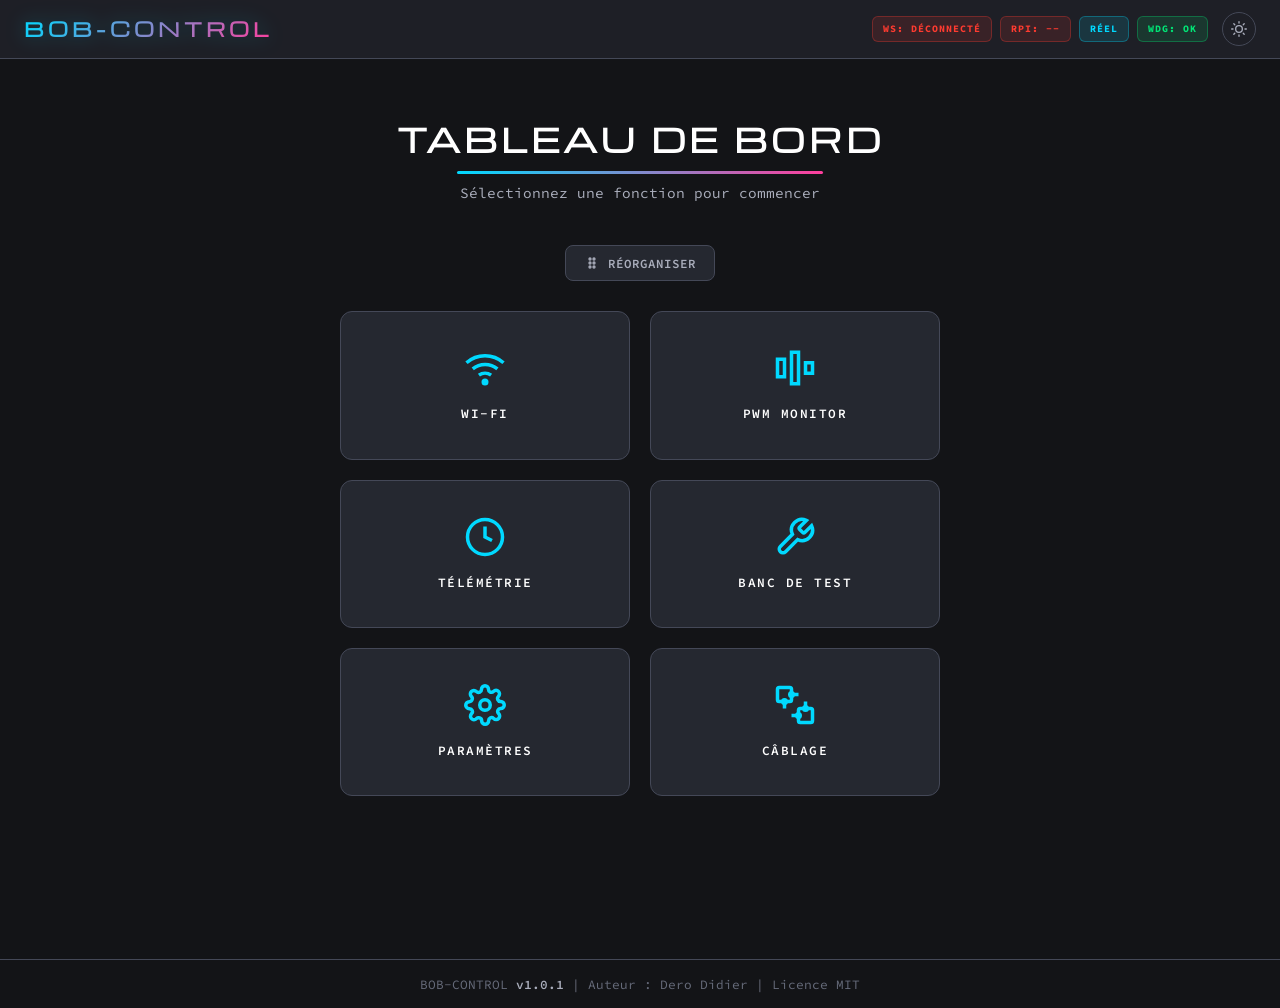
==== commit dca776e6: "Release v1.0.1 : Footer dynamique, Jiggle iOS drag&drop, et calibration altimétrique de précision vi" ====
--- a/data/index.html
+++ b/data/index.html
@@ -13,6 +13,15 @@
     <link rel="preconnect" href="https://fonts.googleapis.com">
     <link rel="preconnect" href="https://fonts.gstatic.com" crossorigin>
     <link href="https://fonts.googleapis.com/css2?family=Michroma&family=Source+Code+Pro:wght@400;500;600;700&display=swap" rel="stylesheet">
+    <script>
+        /* Thème sombre par défaut ; la préférence mémorisée est appliquée AVANT
+           le premier rendu pour éviter tout flash de thème au chargement. */
+        (function () {
+            var t = 'dark';
+            try { t = localStorage.getItem('bobcontrol_theme') || 'dark'; } catch (_) {}
+            document.documentElement.setAttribute('data-theme', t === 'light' ? 'light' : 'dark');
+        })();
+    </script>
     <link rel="stylesheet" href="style.css">
 </head>
 <body>
@@ -20,11 +29,34 @@
     <!-- Barre de statut fixe -->
     <header id="topbar">
         <div class="logo">BOB-CONTROL</div>
-        <div class="status-badges">
-            <span id="badge-ws" class="badge badge-off">WS: Déconnecté</span>
-            <span id="badge-rpi" class="badge badge-off">RPi: --</span>
-            <span id="badge-mode" class="badge badge-real">RÉEL</span>
-            <span id="badge-wdg" class="badge badge-ok">WDG: OK</span>
+        <div class="topbar-right">
+            <div class="status-badges">
+                <span id="badge-ws" class="badge badge-off">WS: Déconnecté</span>
+                <span id="badge-rpi" class="badge badge-off">RPi: --</span>
+                <span id="badge-mode" class="badge badge-real">RÉEL</span>
+                <span id="badge-wdg" class="badge badge-ok">WDG: OK</span>
+            </div>
+            <button id="theme-toggle" class="theme-toggle" type="button"
+                    aria-label="Passer au thème clair" title="Passer au thème clair">
+                <svg class="theme-icon-sun" width="16" height="16" viewBox="0 0 24 24" fill="none"
+                     stroke="currentColor" stroke-width="2" stroke-linecap="round" stroke-linejoin="round"
+                     aria-hidden="true">
+                    <circle cx="12" cy="12" r="5"/>
+                    <line x1="12" y1="1" x2="12" y2="3"/>
+                    <line x1="12" y1="21" x2="12" y2="23"/>
+                    <line x1="4.22" y1="4.22" x2="5.64" y2="5.64"/>
+                    <line x1="18.36" y1="18.36" x2="19.78" y2="19.78"/>
+                    <line x1="1" y1="12" x2="3" y2="12"/>
+                    <line x1="21" y1="12" x2="23" y2="12"/>
+                    <line x1="4.22" y1="19.78" x2="5.64" y2="18.36"/>
+                    <line x1="18.36" y1="5.64" x2="19.78" y2="4.22"/>
+                </svg>
+                <svg class="theme-icon-moon" width="16" height="16" viewBox="0 0 24 24" fill="none"
+                     stroke="currentColor" stroke-width="2" stroke-linecap="round" stroke-linejoin="round"
+                     aria-hidden="true">
+                    <path d="M21 12.79A9 9 0 1 1 11.21 3 7 7 0 0 0 21 12.79z"/>
+                </svg>
+            </button>
         </div>
     </header>
 
@@ -51,7 +83,7 @@
                 </svg>
                 <span>Terminer</span>
             </button>
-            <span id="dashEditHint" class="dash-edit-hint" style="display:none">Glissez les tuiles pour réorganiser</span>
+            <span id="dashEditHint" class="dash-edit-hint" style="display:none">Appui long sur une tuile (ou bouton) — glissez pour réorganiser, tap à l’extérieur pour terminer</span>
         </div>
 
         <!-- Grille de tuiles -->
@@ -254,33 +286,51 @@
                         <div class="sensor-badge" id="sens-ina2"><span class="led led-off"></span>INA226 #3</div>
                         <div class="sensor-badge" id="sens-pca"><span class="led led-off"></span>PCA9685</div>
                     </div>
+                    <div id="sens-bno085-err" style="margin-top:6px;min-height:14px;font-size:12px;color:#ffb300;"></div>
                 </div>
                 <div class="telem-row">
                     <div class="card">
-                        <h3>Attitude (IMU)</h3>
-                        <div class="euler-display">
-                            <div class="euler-item"><span class="label">Roll</span><span id="val-roll" class="value">0.0°</span></div>
-                            <div class="euler-item"><span class="label">Pitch</span><span id="val-pitch" class="value">0.0°</span></div>
-                            <div class="euler-item"><span class="label">Yaw</span><span id="val-yaw" class="value">0.0°</span></div>
-                        </div>
+                        <h3>ROV 3D — Attitude (IMU / Cap)</h3>
+                        <!-- Visualiseur 3D : bob_rov_3D.glb animé par l'IMU (three.js
+                             local /vendor/ — aucun CDN : le ROV sert d'AP sans Internet).
+                             Glisser = orbite, molette = zoom, double-clic = vue initiale. -->
+                        <div id="rov-3d-view" class="rov-3d-view">
+                            <div id="rov-3d-status" class="rov-3d-status"></div>
+                        </div>
+                        <div class="av-readout rov-3d-readout">
+                            <span>ROLL <b id="val-roll">0.0°</b></span>
+                            <span>PITCH <b id="val-pitch">0.0°</b></span>
+                            <span>CAP <b id="val-yaw">0.0°</b></span>
+                            <label class="rov-3d-wire-toggle"><input type="checkbox" id="chk-rov-wire"> Filaire</label>
+                            <label class="rov-3d-wire-toggle rov-3d-green-toggle"><input type="checkbox" id="chk-rov-green"> Vert</label>
+                        </div>
+                        <div class="rov-3d-north-row">
+                            <button id="btn-tare-north" class="btn btn-primary" title="ROV immobile, nez pointé vers le Nord réel (boussole ou repère connu) : le cap passe à 0°. Avec le magnétomètre actif (Rotation Vector), la tare corrige l'écart résiduel (déclinaison locale, léger biais) — une seule fois suffit. En secours relatif (magnéto indisponible), elle devient la référence obligatoire après chaque redémarrage. De préférence en mode PASSIF.">Régler Nord</button>
+                            <span id="north-offset" class="rov-3d-north-offset">offset +0.0°</span>
+                        </div>
+                        <div id="cap-source" class="rov-3d-cap-source">CAP : —</div>
                     </div>
                     <div class="card">
-                        <h3>Pression / Altitude</h3>
+                        <h3>Pression / Profondeur</h3>
                         <div class="press-display">
                             <div class="euler-item"><span class="label">Pression</span><span id="val-mbar" class="value">1013.3 mbar</span></div>
+                            <div class="euler-item"><span class="label">Surface (tare)</span><span id="val-surface" class="value">1013.3 mbar</span></div>
+                            <div class="euler-item"><span class="label">Statut</span><span id="val-substate" class="value">Hors de l'eau</span></div>
+                            <div class="euler-item"><span class="label">Profondeur</span><span id="val-depth" class="value">0.00 m</span></div>
                             <div class="euler-item"><span class="label">Altitude</span><span id="val-alt" class="value">0.00 m</span></div>
                             <div class="euler-item"><span class="label">Température</span><span id="val-temp" class="value">20.5 °C</span></div>
                         </div>
+                        <button id="btn-tare-surface" class="btn btn-primary">Tare Surface</button>
                     </div>
                 </div>
                 <!-- Instruments aviation : VSI + Horizon artificiel + HSI -->
                 <div class="telem-row instruments-row">
                     <div class="card av-card">
-                        <h3>Variomètre (VSI)</h3>
+                        <h3>Vitesse Verticale</h3>
                         <canvas id="cv-vsi" width="260" height="260"></canvas>
                         <div class="av-readout">
-                            <span>VS <b id="av-vs">+0 cm/s</b></span>
-                            <span>ALT <b id="av-alt">0.00 m</b></span>
+                            <span>VZ <b id="av-vs">+0 cm/s</b></span>
+                            <span>PROF <b id="av-alt">0.00 m</b></span>
                         </div>
                     </div>
                     <div class="card av-card">
@@ -338,6 +388,12 @@
                     <button id="btn-neutral" class="btn btn-danger" disabled>Tout au Neutre (1500 µs)</button>
                 </div>
                 <div class="slider-grid" id="slider-grid"></div>
+                <!-- Sorties tout-ou-rien du banc (noms NVS + états réels relus) -->
+                <div class="bench-gpio-wrap">
+                    <div class="bench-gpio-title">Sorties Tout-ou-Rien (GPIO ON/OFF ×4)</div>
+                    <div class="bench-gpio-grid" id="bench-gpio-grid"></div>
+                    <p class="card-hint" id="bench-gpio-hint">Boutons de test (établi) : forcent l'état des sorties — le firmware relit et renvoie l'état réel. Écrasés par le watchdog, l'E-Stop ou une trame RPi 5 maître.</p>
+                </div>
             </div>
         </div>
     </section>
@@ -362,24 +418,166 @@
                     <button id="btn-save-comm" class="btn btn-primary">Appliquer la liaison série</button>
                 </div>
 
-                <!-- Configuration Broches I2C -->
-                <div class="card">
-                    <h3>Configuration Broches I2C</h3>
-                    <p class="card-hint">Broches SDA/SCL actuelles : <strong id="i2c-current-pins">—</strong></p>
+                <!-- Typage des canaux PWM 10 à 15 (outils) -->
+                <div class="card">
+                    <h3>Typage des canaux PWM 10 à 15</h3>
+                    <p class="card-hint">Bidirectionnel : neutre 1500 µs, plage 1000–2000 µs (pinces/outils).
+                        Unidirectionnel : pleine échelle 0–100 % (gradateurs LED). Sauvegarde NVS, appliqué à chaud.</p>
                     <div class="settings-grid">
-                        <label>SDA (GPIO)
+                        <label>CH10 — Claw
+                            <select id="sel-pwm-type-10">
+                                <option value="1">Bidirectionnel (1500 µs)</option>
+                                <option value="0">Unidirectionnel (0–100 %)</option>
+                            </select>
+                        </label>
+                        <label>CH11 — Claw Rot.
+                            <select id="sel-pwm-type-11">
+                                <option value="1">Bidirectionnel (1500 µs)</option>
+                                <option value="0">Unidirectionnel (0–100 %)</option>
+                            </select>
+                        </label>
+                        <label>CH12 — LED Dim 1
+                            <select id="sel-pwm-type-12">
+                                <option value="1">Bidirectionnel (1500 µs)</option>
+                                <option value="0">Unidirectionnel (0–100 %)</option>
+                            </select>
+                        </label>
+                        <label>CH13 — LED Dim 2
+                            <select id="sel-pwm-type-13">
+                                <option value="1">Bidirectionnel (1500 µs)</option>
+                                <option value="0">Unidirectionnel (0–100 %)</option>
+                            </select>
+                        </label>
+                        <label>CH14 — Aux 1
+                            <select id="sel-pwm-type-14">
+                                <option value="1">Bidirectionnel (1500 µs)</option>
+                                <option value="0">Unidirectionnel (0–100 %)</option>
+                            </select>
+                        </label>
+                        <label>CH15 — Aux 2
+                            <select id="sel-pwm-type-15">
+                                <option value="1">Bidirectionnel (1500 µs)</option>
+                                <option value="0">Unidirectionnel (0–100 %)</option>
+                            </select>
+                        </label>
+                    </div>
+                    <button id="btn-save-pwm-types" class="btn btn-primary">Appliquer le typage PWM</button>
+                </div>
+
+                <!-- Sorties tout-ou-rien (4 × GPIO ON/OFF) -->
+                <div class="card">
+                    <h3>Sorties Tout-ou-Rien (GPIO ON/OFF ×4)</h3>
+                    <p class="card-hint">Sorties numériques pilotées par le masque gpio_cmd de la trame descendante
+                        (bit 0 = sortie 1). Watchdog série et E-Stop les forcent à OFF.</p>
+                    <div class="settings-grid">
+                        <label><span id="gpio-pin-name-0">Sortie 1</span> (GPIO)
+                            <input type="number" id="gpio-pin-1" min="0" max="48" value="15">
+                        </label>
+                        <label><span id="gpio-pin-name-1">Sortie 2</span> (GPIO)
+                            <input type="number" id="gpio-pin-2" min="0" max="48" value="16">
+                        </label>
+                        <label><span id="gpio-pin-name-2">Sortie 3</span> (GPIO)
+                            <input type="number" id="gpio-pin-3" min="0" max="48" value="17">
+                        </label>
+                        <label><span id="gpio-pin-name-3">Sortie 4</span> (GPIO)
+                            <input type="number" id="gpio-pin-4" min="0" max="48" value="18">
+                        </label>
+                    </div>
+                    <p class="card-hint">Sauvegarde NVS puis redémarrage du contrôleur après 3 s — sorties initialisées
+                        à OFF au démarrage. GPIO 19/20 (USB natif) et broches I2C/UART1 refusés.</p>
+                    <button id="btn-save-gpio-pins" class="btn btn-primary">Sauvegarder &amp; redémarrer</button>
+                    <div class="gpio-states">
+                        <span class="gpio-test-item"><span id="gpio-name-0">Sortie 1</span> <span class="gpio-st gpio-st-off" id="gpio-st-0">OFF</span><button type="button" class="gpio-test-btn" id="gpio-test-0">Activer</button></span>
+                        <span class="gpio-test-item"><span id="gpio-name-1">Sortie 2</span> <span class="gpio-st gpio-st-off" id="gpio-st-1">OFF</span><button type="button" class="gpio-test-btn" id="gpio-test-1">Activer</button></span>
+                        <span class="gpio-test-item"><span id="gpio-name-2">Sortie 3</span> <span class="gpio-st gpio-st-off" id="gpio-st-2">OFF</span><button type="button" class="gpio-test-btn" id="gpio-test-2">Activer</button></span>
+                        <span class="gpio-test-item"><span id="gpio-name-3">Sortie 4</span> <span class="gpio-st gpio-st-off" id="gpio-st-3">OFF</span><button type="button" class="gpio-test-btn" id="gpio-test-3">Activer</button></span>
+                    </div>
+                    <p class="card-hint" id="gpio-test-hint">Boutons de test (établi) : forcent l'état des sorties — le firmware relit et renvoie l'état réel. Écrasés par le watchdog, l'E-Stop ou une trame RPi 5 maître.</p>
+                </div>
+
+                <!-- Noms personnalisés des sorties (16 PWM + 4 GPIO, NVS) -->
+                <div class="card">
+                    <h3>Noms des sorties</h3>
+                    <p class="card-hint">Nom affiché de chaque sortie dans le Banc de Test, le PWM Monitor et les états GPIO.
+                        Vide = nom par défaut. Sauvegarde NVS appliquée à chaud (sans redémarrage).</p>
+                    <div class="names-grid">
+                        <label class="name-field">CH0<input type="text" id="name-ch-0" maxlength="20" autocomplete="off" spellcheck="false" placeholder="Thruster 1"></label>
+                        <label class="name-field">CH1<input type="text" id="name-ch-1" maxlength="20" autocomplete="off" spellcheck="false" placeholder="Thruster 2"></label>
+                        <label class="name-field">CH2<input type="text" id="name-ch-2" maxlength="20" autocomplete="off" spellcheck="false" placeholder="Thruster 3"></label>
+                        <label class="name-field">CH3<input type="text" id="name-ch-3" maxlength="20" autocomplete="off" spellcheck="false" placeholder="Thruster 4"></label>
+                        <label class="name-field">CH4<input type="text" id="name-ch-4" maxlength="20" autocomplete="off" spellcheck="false" placeholder="Thruster 5"></label>
+                        <label class="name-field">CH5<input type="text" id="name-ch-5" maxlength="20" autocomplete="off" spellcheck="false" placeholder="Thruster 6"></label>
+                        <label class="name-field">CH6<input type="text" id="name-ch-6" maxlength="20" autocomplete="off" spellcheck="false" placeholder="Thruster 7"></label>
+                        <label class="name-field">CH7<input type="text" id="name-ch-7" maxlength="20" autocomplete="off" spellcheck="false" placeholder="Thruster 8"></label>
+                        <label class="name-field">CH8<input type="text" id="name-ch-8" maxlength="20" autocomplete="off" spellcheck="false" placeholder="Pan Servo"></label>
+                        <label class="name-field">CH9<input type="text" id="name-ch-9" maxlength="20" autocomplete="off" spellcheck="false" placeholder="Tilt Servo"></label>
+                        <label class="name-field">CH10<input type="text" id="name-ch-10" maxlength="20" autocomplete="off" spellcheck="false" placeholder="Claw"></label>
+                        <label class="name-field">CH11<input type="text" id="name-ch-11" maxlength="20" autocomplete="off" spellcheck="false" placeholder="Claw Rot."></label>
+                        <label class="name-field">CH12<input type="text" id="name-ch-12" maxlength="20" autocomplete="off" spellcheck="false" placeholder="LED Dim 1"></label>
+                        <label class="name-field">CH13<input type="text" id="name-ch-13" maxlength="20" autocomplete="off" spellcheck="false" placeholder="LED Dim 2"></label>
+                        <label class="name-field">CH14<input type="text" id="name-ch-14" maxlength="20" autocomplete="off" spellcheck="false" placeholder="Aux 1"></label>
+                        <label class="name-field">CH15<input type="text" id="name-ch-15" maxlength="20" autocomplete="off" spellcheck="false" placeholder="Aux 2"></label>
+                        <label class="name-field">GPIO1<input type="text" id="name-gpio-0" maxlength="20" autocomplete="off" spellcheck="false" placeholder="Sortie 1"></label>
+                        <label class="name-field">GPIO2<input type="text" id="name-gpio-1" maxlength="20" autocomplete="off" spellcheck="false" placeholder="Sortie 2"></label>
+                        <label class="name-field">GPIO3<input type="text" id="name-gpio-2" maxlength="20" autocomplete="off" spellcheck="false" placeholder="Sortie 3"></label>
+                        <label class="name-field">GPIO4<input type="text" id="name-gpio-3" maxlength="20" autocomplete="off" spellcheck="false" placeholder="Sortie 4"></label>
+                    </div>
+                    <button id="btn-save-names" class="btn btn-primary">Appliquer les noms</button>
+                    <p class="card-hint" id="names-status"></p>
+                </div>
+
+                <!-- Calibration altimétrique QNH (v1.0.1 — Open-Meteo, Chamoson VS) -->
+                <div class="card">
+                    <h3>Calibration Altimètre (QNH)</h3>
+                    <p class="card-hint">Correction du QNH réel (Open-Meteo — Chamoson, VS) pour l'altitude barométrique
+                        hors de l'eau uniquement : la profondeur immergée reste fondée sur la tare de surface locale et
+                        la boucle de contrôle n'est jamais impactée. Fallback transparent sur 1013.25 mbar si Internet
+                        est indisponible ou si l'option est désactivée.</p>
+                    <label class="qnh-toggle-row">
+                        <input type="checkbox" id="qnh-auto-enable">
+                        <span>Activer la calibration QNH automatique (Internet)</span>
+                    </label>
+                    <button id="btn-qnh-refresh" class="btn btn-primary" type="button">
+                        <span id="qnh-refresh-label">Actualiser le QNH maintenant</span><span id="qnh-refresh-spinner" class="qnh-spinner" hidden></span>
+                    </button>
+                    <p class="card-hint" id="qnh-status">QNH actuel utilisé : — mbar</p>
+                </div>
+
+                <!-- Configuration Broches I2C (bus n°1) -->
+                <div class="card">
+                    <h3>Configuration Bus I2C n°1</h3>
+                    <p class="card-hint">Bus n°1 — BNO085 + INA226 ×3. Broches SDA/SCL actuelles : <strong id="i2c-current-pins">—</strong></p>
+                    <div class="settings-grid">
+                        <label>SDA bus n°1 (GPIO)
                             <input type="number" id="i2c-sda-pin" min="0" max="48" value="10">
                         </label>
-                        <label>SCL (GPIO)
+                        <label>SCL bus n°1 (GPIO)
                             <input type="number" id="i2c-scl-pin" min="0" max="48" value="11">
                         </label>
                     </div>
-                    <button id="btn-save-i2c-pins" class="btn btn-primary">Sauvegarder &amp; réinitialiser I2C</button>
-                </div>
-                <!-- Scanner I2C -->
+                    <button id="btn-save-i2c-pins" class="btn btn-primary">Sauvegarder &amp; redémarrer</button>
+                    <p class="card-hint">Sauvegarde NVS puis redémarrage du contrôleur après 3 s — broches appliquées au démarrage.</p>
+                </div>
+
+                <!-- Configuration Broches I2C n°2 (MS5837 + PCA9685) -->
+                <div class="card">
+                    <h3>Configuration Bus I2C n°2</h3>
+                    <p class="card-hint">Bus n°2 — MS5837 + PCA9685. Broches SDA/SCL actuelles : <strong id="i2c2-current-pins">—</strong></p>
+                    <div class="settings-grid">
+                        <label>SDA bus n°2 (GPIO)
+                            <input type="number" id="i2c2-sda-pin" min="0" max="48" value="6">
+                        </label>
+                        <label>SCL bus n°2 (GPIO)
+                            <input type="number" id="i2c2-scl-pin" min="0" max="48" value="7">
+                        </label>
+                    </div>
+                    <button id="btn-save-i2c2-pins" class="btn btn-primary">Sauvegarder &amp; redémarrer</button>
+                    <p class="card-hint">Sauvegarde NVS puis redémarrage du contrôleur après 3 s — broches appliquées au démarrage (bus partagé avec les sorties PWM).</p>
+                </div>
+                <!-- Scanner I2C (deux bus) -->
                 <div class="card">
                     <h3>Scanner I2C</h3>
-                    <p class="card-hint">Scan complet du bus I2C (adresses 0x01 à 0x7F)</p>
+                    <p class="card-hint">Scan complet des deux bus I2C (adresses 0x01 à 0x7F) — n°1 : BNO085 + INA226, n°2 : MS5837 + PCA9685</p>
                     <button id="btn-i2c-scan" class="btn btn-primary">
                         <span id="i2c-scan-spinner" class="btn-spinner" style="display:none"></span>
                         Lancer le scan I2C
@@ -390,6 +588,7 @@
                                 <tr>
                                     <th>Adresse (Hex)</th>
                                     <th>Adresse (Dec)</th>
+                                    <th>Bus</th>
                                     <th>Statut</th>
                                     <th>Périphérique détecté</th>
                                 </tr>
@@ -398,7 +597,28 @@
                         </table>
                     </div>
                     <div id="i2c-scan-empty" class="i2c-scan-empty" style="display:none">
-                        Aucun périphérique détecté sur le bus I2C. Vérifiez le câblage SDA/SCL.
+                        Aucun périphérique détecté sur les deux bus I2C. Vérifiez le câblage : bus n°1 (SDA=GPIO 10, SCL=GPIO 11), bus n°2 (SDA=GPIO 6, SCL=GPIO 7).
+                    </div>
+                </div>
+                <!-- Mise à jour OTA (micrologiciel + fichiers Web) -->
+                <div class="card">
+                    <h3>Mise à jour OTA</h3>
+                    <p class="card-hint">Téléversement sans câble USB — propulsion neutralisée pendant l'écriture, redémarrage automatique à la fin.</p>
+                    <div class="settings-grid">
+                        <label>Cible
+                            <select id="ota-target">
+                                <option value="firmware">Micrologiciel (firmware.bin)</option>
+                                <option value="filesystem">Fichiers Web (littlefs.bin)</option>
+                            </select>
+                        </label>
+                        <label class="ota-file-row">Fichier image (.bin)
+                            <input type="file" id="ota-file" accept=".bin">
+                        </label>
+                    </div>
+                    <button id="btn-ota-upload" class="btn btn-primary">Téléverser &amp; redémarrer</button>
+                    <div class="ota-paths">
+                        <div><strong>Firmware</strong> — <code>pio run</code> → <code>.pio/build/esp32-s3-devkitc-1/firmware.bin</code></div>
+                        <div><strong>Fichiers Web</strong> — <code>pio run -t buildfs</code> → <code>.pio/build/esp32-s3-devkitc-1/littlefs.bin</code></div>
                     </div>
                 </div>
                 <!-- PID -->
@@ -416,7 +636,7 @@
                         <label>Kd <input type="number" id="pid-p-kd" step="0.01" value="0.5"></label>
                     </div>
                     <div class="card">
-                        <h3>PID Altitude</h3>
+                        <h3>PID Profondeur</h3>
                         <label>Kp <input type="number" id="pid-d-kp" step="0.01" value="3.0"></label>
                         <label>Ki <input type="number" id="pid-d-ki" step="0.01" value="0.1"></label>
                         <label>Kd <input type="number" id="pid-d-kd" step="0.01" value="1.0"></label>
@@ -502,30 +722,67 @@
                     </div>
                 </div>
 
-                <!-- Bloc 2 : Bus I2C & Périphériques -->
+                <!-- Bloc 2 : Bus I2C & Périphériques (deux bus matériels) -->
                 <div class="card">
                     <h3>Bus I2C &amp; Périphériques</h3>
+                    <p class="card-hint">Deux bus I2C matériels indépendants : le MS5837 perturbe les lectures SHTP du
+                        BNO085 lorsqu'ils partagent le même bus — d'où la séparation physique.
+                        Chaque bus doit avoir ses propres résistances de pull-up (4,7 kΩ vers 3V3).</p>
+
+                    <h4 id="wiring-bus1-title">Bus n°1 — Wire (GPIO 10 / GPIO 11) : BNO085 + INA226 ×3</h4>
+                    <div class="wiring-diagram">
+                        <pre class="wiring-ascii" id="wiring-diagram-bus1">
+ GPIO 10 (SDA) ──┬─────────┬─────────┬─────────┬───[4,7 kΩ]── 3V3
+                 │         │         │         │
+              ┌──┴───┐  ┌──┴───┐  ┌──┴───┐  ┌──┴───┐
+              │BNO085│  │INA226│  │INA226│  │INA226│
+              │ 0x4A │  │ 0x41 │  │ 0x44 │  │ 0x45 │
+              └──┬───┘  └──┬───┘  └──┬───┘  └──┬───┘
+                 │         │         │         │
+ GPIO 11 (SCL) ──┴─────────┴─────────┴─────────┴───[4,7 kΩ]── 3V3
+
+  3V3 ──► VCC des 4 modules        GND ──► GND des 4 modules
+                        </pre>
+                    </div>
+
+                    <h4 id="wiring-bus2-title">Bus n°2 — Wire1 (GPIO 6 / GPIO 7) : MS5837 + PCA9685</h4>
+                    <div class="wiring-diagram">
+                        <pre class="wiring-ascii" id="wiring-diagram-bus2">
+ GPIO 6 (SDA) ──┬──────────┬───[4,7 kΩ]── 3V3
+                │          │
+            ┌───┴───┐  ┌───┴───┐
+            │ MS5837│  │PCA9685│
+            │  0x76 │  │  0x40 │
+            └───┬───┘  └───┬───┘
+                │          │
+ GPIO 7 (SCL) ──┴──────────┴───[4,7 kΩ]── 3V3
+
+  3V3 ──► VCC des 2 modules        GND ──► GND des 2 modules
+                        </pre>
+                    </div>
 
                     <table class="wiring-table wiring-table-pins">
                         <thead><tr><th>Signal</th><th>Broche ESP32-S3</th><th>Description</th></tr></thead>
                         <tbody>
-                            <tr><td class="pin-sda">SDA</td><td>GPIO 10</td><td>Données I2C (tous périphériques)</td></tr>
-                            <tr><td class="pin-scl">SCL</td><td>GPIO 11</td><td>Horloge I2C (tous périphériques)</td></tr>
+                            <tr><td class="pin-sda">SDA (bus n°1)</td><td id="pin-b1-sda">GPIO 10</td><td>Données I2C — BNO085 + INA226 ×3</td></tr>
+                            <tr><td class="pin-scl">SCL (bus n°1)</td><td id="pin-b1-scl">GPIO 11</td><td>Horloge I2C — BNO085 + INA226 ×3</td></tr>
+                            <tr><td class="pin-sda">SDA (bus n°2)</td><td id="pin-b2-sda">GPIO 6</td><td>Données I2C — MS5837 + PCA9685</td></tr>
+                            <tr><td class="pin-scl">SCL (bus n°2)</td><td id="pin-b2-scl">GPIO 7</td><td>Horloge I2C — MS5837 + PCA9685</td></tr>
                             <tr><td class="pin-3v3">3V3</td><td>3V3</td><td>Alimentation logique capteurs</td></tr>
                             <tr><td class="pin-gnd">GND</td><td>GND</td><td>Masse commune</td></tr>
                         </tbody>
                     </table>
 
-                    <h4>Modules connectés sur le bus I2C</h4>
+                    <h4>Modules connectés sur les bus I2C</h4>
                     <table class="wiring-table wiring-table-i2c">
-                        <thead><tr><th>Module</th><th>Adresse I2C</th><th>Fonction</th><th>Remarque</th></tr></thead>
+                        <thead><tr><th>Module</th><th>Bus I2C</th><th>Adresse I2C</th><th>Fonction</th><th>Remarque</th></tr></thead>
                         <tbody>
-                            <tr><td>BNO085</td><td>0x4A</td><td>IMU 9-DOF (fusion inertielle)</td><td>Quaternions natifs</td></tr>
-                            <tr><td>MS5803 / MS5837</td><td>0x76</td><td>Pression / Profondeur</td><td>Résolution 0.01 mbar</td></tr>
-                            <tr><td>INA226 #1</td><td>0x41</td><td>Wattmètre RPi (V + I)</td><td>Tension et courant carte RPi</td></tr>
-                            <tr><td>INA226 #2</td><td>0x44</td><td>Wattmètre Auxiliaire</td><td>Éclairage, capteurs, etc.</td></tr>
-                            <tr><td>INA226 #3</td><td>0x45</td><td>Wattmètre Propulsion</td><td>Courant moteurs + ESC</td></tr>
-                            <tr><td>PCA9685</td><td>0x40</td><td>Contrôleur PWM 16 canaux</td><td>50 Hz, ESC/Servos/Gradateurs</td></tr>
+                            <tr><td>BNO085</td><td class="mod-bus1">n°1 (GPIO 10/11)</td><td>0x4A</td><td>IMU 9-DOF (fusion inertielle)</td><td>Quaternions natifs — bus dédié</td></tr>
+                            <tr><td>INA226 #1</td><td class="mod-bus1">n°1 (GPIO 10/11)</td><td>0x41</td><td>Wattmètre RPi (V + I)</td><td>Tension et courant carte RPi</td></tr>
+                            <tr><td>INA226 #2</td><td class="mod-bus1">n°1 (GPIO 10/11)</td><td>0x44</td><td>Wattmètre Auxiliaire</td><td>Éclairage, capteurs, etc.</td></tr>
+                            <tr><td>INA226 #3</td><td class="mod-bus1">n°1 (GPIO 10/11)</td><td>0x45</td><td>Wattmètre Propulsion</td><td>Courant moteurs + ESC</td></tr>
+                            <tr><td>MS5803 / MS5837</td><td class="mod-bus2">n°2 (GPIO 6/7)</td><td>0x76</td><td>Pression / Profondeur</td><td>Résolution 0.01 mbar — séparé du BNO085 (incompatibilité bus)</td></tr>
+                            <tr><td>PCA9685</td><td class="mod-bus2">n°2 (GPIO 6/7)</td><td>0x40</td><td>Contrôleur PWM 16 canaux</td><td>50 Hz, ESC/Servos/Gradateurs</td></tr>
                         </tbody>
                     </table>
                 </div>
@@ -534,10 +791,17 @@
         </div>
     </section>
 
-    <footer>
-        <span>BOB-CONTROL v1.0.0 — ESP32-S3 / FreeRTOS</span>
+    <!-- Pied de page global : version Git réelle du firmware (renseignée par app.js
+         depuis /api/system/status) + mentions auteur / licence -->
+    <footer class="app-footer">
+        <span>BOB-CONTROL <span id="app-version">v1.0.1</span></span>
+        <span aria-hidden="true"> | </span>
+        <span>Auteur : Dero Didier</span>
+        <span aria-hidden="true"> | </span>
+        <span>Licence MIT</span>
     </footer>
 
+    <script src="/vendor/three.min.js"></script>
     <script src="app.js"></script>
 </body>
 </html>
--- a/data/style.css
+++ b/data/style.css
@@ -5,6 +5,7 @@
  * - Fond #131417, cartes #252830, bordures #444857
  * - Accent cyan #00d9ff, magenta #ff3e9d, violet #b084ff
  * - Polices Michroma (titres) + Source Code Pro (corps)
+ * - Thème clair : surcharge des variables sous html[data-theme="light"]
  */
 
 /* ===== RESET ===== */
@@ -30,12 +31,99 @@
     --warning: #ffb300;
 
     --border-color: #444857;
+    --border-subtle: #3d4150;
+
+    /* Surfaces translucides inversées en thème clair (séparateurs, fonds
+       légers, pistes de progression, curseur central des barres bidir) */
+    --divider:     rgba(255, 255, 255, 0.05);
+    --panel-faint: rgba(255, 255, 255, 0.03);
+    --track-bg:    rgba(255, 255, 255, 0.08);
+    --bidi-center: rgba(255, 255, 255, 0.35);
+    --info:        #29b6f6;
+
     --radius: 12px;
     --radius-sm: 8px;
 
     --font-body:  'Source Code Pro', monospace;
     --font-title: 'Michroma', 'Source Code Pro', sans-serif;
-}
+
+    color-scheme: dark;   /* contrôles natifs (select, cases, spinners) en sombre */
+}
+
+/* ===== THÈME CLAIR =====
+ * Bascule via l'attribut data-theme posé sur <html> (persisté en localStorage
+ * et appliqué avant le premier rendu par le script inline de index.html).
+ * :root reste la référence du thème sombre ; seules les variables et quelques
+ * rares couleurs codées en dur sont redéfinies ci-dessous. */
+html[data-theme="light"] {
+    color-scheme: light;
+
+    --bg-primary:   #eef0f4;
+    --bg-secondary: #ffffff;
+    --bg-card:      #ffffff;
+    --bg-input:     #f4f5f8;
+
+    --text-primary:   #1a1c22;
+    --text-secondary: #4a4f5e;
+    --text-dim:       #6e7382;
+
+    --accent-cyan:    #007a99;
+    --accent-magenta: #d0207c;
+    --accent-purple:  #6f42c1;
+
+    --success: #0e8c50;
+    --danger:  #d32f2f;
+    --warning: #b26a00;
+
+    --border-color:  #c9ced9;
+    --border-subtle: #d5d9e2;
+
+    --divider:     rgba(20, 26, 40, 0.08);
+    --panel-faint: rgba(20, 26, 40, 0.03);
+    --track-bg:    rgba(20, 26, 40, 0.12);
+    --bidi-center: rgba(20, 26, 40, 0.35);
+    --info:        #0369a1;
+}
+
+/* --- Ajustements ciblés du thème clair (couleurs codées en dur) --- */
+html[data-theme="light"] code { background: rgba(20, 26, 40, 0.06); }
+html[data-theme="light"] .ota-progress-bar { background: linear-gradient(90deg, #0090b8, #00b4d8); }
+html[data-theme="light"] .pwm-bar-bg.gauge {
+    background: linear-gradient(90deg,
+        rgba(0, 230, 118, 0.22) 0%,
+        rgba(255, 179, 0, 0.22) 50%,
+        rgba(255, 59, 48, 0.22) 100%);
+}
+html[data-theme="light"] .i2c-scan-table th {
+    background: rgba(0, 122, 153, 0.07);
+    border-bottom-color: rgba(0, 122, 153, 0.25);
+}
+html[data-theme="light"] .i2c-scan-table td { color: var(--text-secondary); }
+html[data-theme="light"] .wifi-sta-off { color: var(--danger); }
+html[data-theme="light"] .rov-3d-cap-warn,
+html[data-theme="light"] .dryrun-state-text.off,
+html[data-theme="light"] .dryrun-badge-warn { color: #b26a00; }
+html[data-theme="light"] .master-rpi-badge,
+html[data-theme="light"] .master-rpi { color: #2e7d32; }
+html[data-theme="light"] .master-esp-badge,
+html[data-theme="light"] .master-esp { color: #c77800; }
+html[data-theme="light"] .pin-gnd { color: #5f6573; }
+/* Panneaux volontairement sombres (vue schématique propulsion, diagrammes
+ * ASCII, affichage 3D) : les couleurs pilotées par variables y sont forcées
+ * aux teintes du thème sombre pour rester lisibles sur fond noir. */
+html[data-theme="light"] .rov-schematic-wrap .rov-hull { stroke: #00d9ff; }
+html[data-theme="light"] .rov-schematic-wrap .rov-nose { fill: #00d9ff; }
+html[data-theme="light"] .rov-schematic-wrap .rov-cam,
+html[data-theme="light"] .rov-schematic-wrap .rov-center { stroke: #8a8f9e; }
+html[data-theme="light"] .rov-schematic-wrap .rov-dir-label { fill: #aaaebc; }
+html[data-theme="light"] .rov-schematic-wrap .thr-body,
+html[data-theme="light"] .rov-schematic-wrap .thr-nozzle,
+html[data-theme="light"] .rov-schematic-wrap .vthr-body { stroke: #9aa0ad; }
+html[data-theme="light"] .rov-schematic-wrap .thr-hub { fill: #8a8f9e; }
+html[data-theme="light"] .rov-schematic-wrap .thr-label { fill: #e8eaf2; }
+html[data-theme="light"] .rov-schematic-wrap .thr-value { fill: #aaaebc; }
+html[data-theme="light"] .rov-3d-status { color: #9aa0ad; }
+html[data-theme="light"] .wiring-ascii { color: #4fd6f2; }
 
 html { scroll-behavior: smooth; }
 
@@ -119,6 +207,44 @@
 .badge-off  { background: rgba(255, 59, 48, 0.12); color: var(--danger);  border: 1px solid rgba(255, 59, 48, 0.3); }
 .badge-real { background: rgba(0, 217, 255, 0.12); color: var(--accent-cyan); border: 1px solid rgba(0, 217, 255, 0.3); }
 
+/* ===== BASCULE DE THÈME ☀️ / 🌙 ===== */
+/* Bouton discret au coin supérieur droit de l'en-tête, séparé des badges de
+ * statut par le conteneur .topbar-right (aucun chevauchement). L'icône est
+ * pilotée en CSS : soleil en thème sombre (action → clair), lune en thème
+ * clair (action → sombre). */
+.topbar-right {
+    display: flex;
+    align-items: center;
+    gap: 14px;
+    flex-wrap: wrap;
+    justify-content: flex-end;
+}
+
+.theme-toggle {
+    display: inline-flex;
+    align-items: center;
+    justify-content: center;
+    width: 34px;
+    height: 34px;
+    flex-shrink: 0;
+    background: transparent;
+    border: 1px solid var(--border-color);
+    border-radius: 50%;
+    color: var(--text-secondary);
+    cursor: pointer;
+    transition: all 0.25s ease;
+}
+.theme-toggle:hover {
+    border-color: var(--accent-cyan);
+    color: var(--accent-cyan);
+    box-shadow: 0 0 12px rgba(0, 217, 255, 0.18);
+}
+.theme-toggle svg { pointer-events: none; }
+.theme-toggle .theme-icon-sun  { display: block; }
+.theme-toggle .theme-icon-moon { display: none; }
+html[data-theme="light"] .theme-toggle .theme-icon-sun  { display: none; }
+html[data-theme="light"] .theme-toggle .theme-icon-moon { display: block; }
+
 /* ===== DASHBOARD (index) ===== */
 .index-container {
     min-height: 100vh;
@@ -220,6 +346,13 @@
     min-height: 140px;
     position: relative;
     overflow: hidden;
+    /* Pas de callout/sélection/drag natif — requis pour l'appui long iOS
+     * (le menu système se déclencherait avant les 500 ms du mode édition). */
+    -webkit-touch-callout: none;
+    -webkit-user-select: none;
+    user-select: none;
+    -webkit-user-drag: none;
+    user-drag: none;
 }
 
 .nav-tile::before {
@@ -255,18 +388,26 @@
     letter-spacing: 1.5px;
 }
 
-/* ===== MODE ÉDITION (wobble + grab cursor) ===== */
+/* ===== MODE ÉDITION (jiggle iOS + grab cursor) ===== */
 .nav-grid.editing .nav-tile {
     cursor: grab;
-    animation: tileWobble 0.45s ease-in-out infinite alternate;
+    animation: tileJiggle 0.35s ease-in-out infinite;
     touch-action: none;
-    user-select: none;
-    -webkit-user-select: none;
-    -webkit-touch-callout: none;
-    -webkit-user-drag: none;
-    user-drag: none;
 }
 .nav-grid.editing .nav-tile:active { cursor: grabbing; }
+
+/* Désynchronisation du tremblement : chaque tuile garde SA phase propre
+ * (identifiée par data-tile-id — stable au réordonnancement, contrairement
+ * à nth-child dont l'indice changerait à chaque swap et ferait « sauter »
+ * l'animation). Durées et délais négatifs légèrement différents → le
+ * tremblement n'est jamais parfaitement synchrone : effet organique de
+ * l'écran d'accueil iPhone. */
+.nav-grid.editing .nav-tile[data-tile-id="wifi"]      { animation-duration: 0.32s; animation-delay: -0.05s; }
+.nav-grid.editing .nav-tile[data-tile-id="pwm"]       { animation-duration: 0.38s; animation-delay: -0.13s; }
+.nav-grid.editing .nav-tile[data-tile-id="telemetry"] { animation-duration: 0.34s; animation-delay: -0.21s; }
+.nav-grid.editing .nav-tile[data-tile-id="testbench"] { animation-duration: 0.40s; animation-delay: -0.09s; }
+.nav-grid.editing .nav-tile[data-tile-id="settings"]  { animation-duration: 0.33s; animation-delay: -0.17s; }
+.nav-grid.editing .nav-tile[data-tile-id="wiring"]    { animation-duration: 0.37s; animation-delay: -0.25s; }
 
 .nav-grid.editing .nav-tile::after {
     content: "✥";
@@ -280,12 +421,21 @@
 
 .nav-grid.no-enter-anim .nav-tile { animation: none !important; transition: none !important; }
 
-@keyframes tileWobble {
-    0%   { transform: rotate(-0.8deg); }
-    100% { transform: rotate(0.8deg); }
-}
-
-/* Drag states */
+/* Tremblement iOS : légère rotation ±1,5° en boucle continue */
+@keyframes tileJiggle {
+    0%, 100% { transform: rotate(-1.5deg); }
+    50%      { transform: rotate(1.5deg); }
+}
+
+/* Appui long en cours (hors édition) : grossissement léger — feedback de
+ * soulèvement imminent, équivalent web du « lift » d'icône iPhone */
+.nav-tile.pressing {
+    transform: scale(1.06);
+    transition: transform 0.15s ease;
+}
+
+/* Drag states : le trou dans la grille reste stable ; le clone flottant
+ * (hors grille → aucun sélecteur .editing ne le matche) ne tremble pas. */
 .nav-tile.dragging-ghost {
     opacity: 0.3;
     filter: grayscale(40%);
@@ -317,7 +467,7 @@
 .back-top-btn:hover {
     border-color: var(--accent-cyan);
     box-shadow: 0 0 20px rgba(0, 217, 255, 0.3);
-    color: #fff;
+    color: var(--text-primary);
 }
 
 /* ===== SECTIONS (pages internes) ===== */
@@ -373,6 +523,10 @@
     margin: -0.5rem 0 1rem 0;
     font-style: italic;
 }
+/* Hint placé sous autre chose qu'un titre (bouton, grille, rangée…) : marge
+   haute normale — la valeur négative ci-dessus est réservée au mode « juste
+   sous le h3 » (compense sa marge basse) et chevaucherait le bouton précédent */
+.card > *:not(h3) + .card-hint { margin-top: 0.5rem; }
 
 /* ===== BOUTONS ===== */
 .btn {
@@ -487,7 +641,113 @@
 }
 .pwm-bar-fill { height: 100%; border-radius: 4px; transition: width 0.12s ease, left 0.12s ease; }
 .pwm-bar-bg.bidir .pwm-bar-fill { position: absolute; height: 100%; }
-.pwm-bar-bg.bidir .pwm-center { position: absolute; left: 50%; top: 0; width: 2px; height: 100%; background: rgba(255,255,255,0.35); }
+.pwm-bar-bg.bidir .pwm-center { position: absolute; left: 50%; top: 0; width: 2px; height: 100%; background: var(--bidi-center); }
+
+/* Jauge pleine échelle 0-100 % (canaux 10-15 unidirectionnels) : le fond
+ * affiche le dégradé complet vert → orange → rouge, atténué ; le remplissage
+ * (même dégradé) révèle par clip-path la tranche correspondant à la valeur. */
+.pwm-bar-bg.gauge {
+    background: linear-gradient(90deg,
+        rgba(0, 230, 118, 0.15) 0%,
+        rgba(255, 179, 0, 0.15) 50%,
+        rgba(255, 59, 48, 0.15) 100%);
+}
+.pwm-bar-bg.gauge .pwm-bar-fill {
+    width: 100%;
+    border-radius: 0;
+    background: linear-gradient(90deg, #00e676 0%, #ffb300 50%, #ff3b30 100%);
+    transition: clip-path 0.12s ease;
+}
+
+/* Pastilles d'état des 4 sorties tout-ou-rien (GPIO ON/OFF) */
+.gpio-states {
+    display: flex;
+    flex-wrap: wrap;
+    gap: 10px 22px;
+    margin-top: 12px;
+    font-size: 0.8rem;
+    color: var(--text-secondary);
+}
+.gpio-st {
+    display: inline-block;
+    min-width: 44px;
+    text-align: center;
+    padding: 3px 8px;
+    border-radius: 10px;
+    font-weight: 700;
+    font-size: 0.72rem;
+    letter-spacing: 0.5px;
+}
+.gpio-st-off {
+    background: rgba(102, 107, 122, 0.18);
+    color: var(--text-dim);
+    border: 1px solid rgba(102, 107, 122, 0.4);
+}
+.gpio-st-on {
+    background: rgba(0, 230, 118, 0.15);
+    color: var(--success);
+    border: 1px solid rgba(0, 230, 118, 0.5);
+}
+
+/* Boutons de test des 4 sorties ON/OFF (carte Paramètres) */
+.gpio-test-item { display: inline-flex; align-items: center; gap: 8px; }
+.gpio-test-btn {
+    padding: 3px 10px;
+    font-family: var(--font-body);
+    font-size: 0.68rem;
+    font-weight: 700;
+    text-transform: uppercase;
+    letter-spacing: 0.5px;
+    color: var(--accent-cyan);
+    background: rgba(0, 217, 255, 0.08);
+    border: 1px solid rgba(0, 217, 255, 0.4);
+    border-radius: 10px;
+    cursor: pointer;
+    transition: all 0.2s ease;
+}
+.gpio-test-btn:hover:not(:disabled) { background: rgba(0, 217, 255, 0.18); }
+.gpio-test-btn:disabled { opacity: 0.45; cursor: wait; }
+.gpio-test-btn.on {
+    color: var(--danger);
+    background: rgba(255, 59, 48, 0.1);
+    border-color: rgba(255, 59, 48, 0.5);
+}
+
+/* Grille des noms personnalisés des sorties (carte Paramètres) */
+.names-grid {
+    display: grid;
+    grid-template-columns: repeat(auto-fill, minmax(150px, 1fr));
+    gap: 10px 12px;
+    margin: 6px 0 14px 0;
+}
+.name-field {
+    display: flex;
+    flex-direction: column;
+    gap: 4px;
+    font-size: 0.7rem;
+    font-weight: 700;
+    color: var(--text-secondary);
+    text-transform: uppercase;
+    letter-spacing: 0.5px;
+}
+.name-field input[type="text"] {
+    width: 100%;
+    padding: 7px 10px;
+    background: var(--bg-input);
+    border: 1px solid var(--border-color);
+    border-radius: var(--radius-sm);
+    color: var(--text-primary);
+    font-family: var(--font-body);
+    font-size: 0.82rem;
+    outline: none;
+    text-transform: none;
+    letter-spacing: normal;
+    transition: border-color 0.3s;
+}
+.name-field input[type="text"]:focus { border-color: var(--accent-cyan); }
+
+/* Un nom personnalisé long peut revenir à la ligne dans les libellés */
+.sl-label, .ch-label { overflow-wrap: anywhere; }
 
 /* ===== VUE SCHÉMATIQUE PROPULSION (PWM MONITOR) ===== */
 .rov-schematic-card { text-align: left; }
@@ -605,6 +865,32 @@
 .slider-item .sl-value { color: var(--accent-magenta); font-weight: 600; }
 .slider-item input[type="range"] { width: 100%; accent-color: var(--accent-cyan); cursor: pointer; }
 
+/* Sorties tout-ou-rien du banc de test (tuiles ON/OFF nommées) */
+.bench-gpio-wrap { margin-top: 22px; }
+.bench-gpio-title {
+    font-size: 0.78rem;
+    font-weight: 600;
+    color: var(--text-secondary);
+    text-transform: uppercase;
+    letter-spacing: 1px;
+    margin-bottom: 10px;
+}
+.bench-gpio-grid {
+    display: flex;
+    flex-wrap: wrap;
+    gap: 10px;
+}
+.bench-gpio-item {
+    background: var(--bg-card);
+    border: 1px solid var(--border-color);
+    border-radius: var(--radius);
+    padding: 10px 14px;
+    font-size: 0.8rem;
+    color: var(--text-secondary);
+    transition: border-color 0.2s;
+}
+.bench-gpio-item:hover { border-color: rgba(0, 217, 255, 0.25); }
+
 /* ===== DIAGNOSTIC CAPTEURS (badges LED) ===== */
 .sensor-diag-card { margin-bottom: 18px; }
 .sensor-grid {
@@ -674,11 +960,55 @@
 .settings-actions { text-align: center; padding-top: 10px; }
 
 /* ===== FOOTER ===== */
-footer { text-align: center; padding: 14px; font-size: 0.7rem; color: var(--text-dim); border-top: 1px solid var(--border-color); margin-top: auto; }
+/* ===== PIED DE PAGE GLOBAL (version Git dynamique + mentions) ===== */
+/* Couleurs pilotées par variables : bascule automatique clair/sombre. */
+footer {
+    text-align: center;
+    padding: 14px;
+    font-size: 0.8rem;
+    color: var(--text-dim);
+    border-top: 1px solid var(--border-color);
+    margin-top: auto;
+}
+footer #app-version { color: var(--text-secondary); font-weight: 600; }
+
+/* ===== CALIBRATION ALTIMÈTRE QNH (v1.0.1) ===== */
+.qnh-toggle-row {
+    display: flex;
+    align-items: center;
+    gap: 10px;
+    font-size: 0.85rem;
+    color: var(--text-secondary);
+    margin-bottom: 14px;
+    cursor: pointer;
+}
+.qnh-toggle-row input {
+    width: 18px;
+    height: 18px;
+    accent-color: var(--accent-cyan);
+    cursor: pointer;
+    flex: none;
+}
+/* Spinner du bouton « Actualiser le QNH » — visible pendant le fetch */
+.qnh-spinner {
+    display: inline-block;
+    width: 14px;
+    height: 14px;
+    border: 2px solid rgba(0, 217, 255, 0.25);
+    border-top-color: var(--accent-cyan);
+    border-radius: 50%;
+    animation: qnhSpin 0.8s linear infinite;
+    margin-left: 8px;
+    vertical-align: -2px;
+}
+/* L'attribut hidden doit gagner sur display:inline-block ci-dessus */
+.qnh-spinner[hidden] { display: none; }
+@keyframes qnhSpin { to { transform: rotate(360deg); } }
 
 /* ===== RESPONSIVE ===== */
 @media (max-width: 768px) {
     #topbar { padding: 10px 12px; flex-direction: column; gap: 6px; }
+    .topbar-right { justify-content: center; }
     .logo { font-size: 1rem; }
     .nav-grid { grid-template-columns: repeat(2, 1fr); gap: 14px; }
     .nav-tile { min-height: 110px; padding: 25px 12px; }
@@ -777,19 +1107,19 @@
 
 .wiring-table tbody td {
     padding: 0.4rem 0.75rem;
-    border-bottom: 1px solid rgba(255, 255, 255, 0.05);
+    border-bottom: 1px solid var(--divider);
     color: var(--text-primary);
     vertical-align: middle;
 }
 
 .wiring-table tbody tr:hover {
-    background: rgba(255, 255, 255, 0.03);
+    background: var(--panel-faint);
 }
 
 /* Broches colorées */
-.pin-sda { color: #00d9ff; font-weight: 700; }
-.pin-scl { color: #b084ff; font-weight: 700; }
-.pin-3v3 { color: #ff3e9d; font-weight: 700; }
+.pin-sda { color: var(--accent-cyan); font-weight: 700; }
+.pin-scl { color: var(--accent-purple); font-weight: 700; }
+.pin-3v3 { color: var(--accent-magenta); font-weight: 700; }
 .pin-gnd { color: #888; font-weight: 700; }
 
 /* Responsive mobile */
@@ -800,6 +1130,198 @@
 }
 
 /* =========================================================================
+ * PARAMÈTRES — REDÉMARRAGE CONTRÔLEUR (broches bus I2C n°2)
+ * ========================================================================= */
+
+.restart-overlay {
+    position: fixed;
+    inset: 0;
+    background: rgba(13, 14, 17, 0.88);
+    display: flex;
+    align-items: center;
+    justify-content: center;
+    z-index: 1000;
+    animation: wiring-fade-in 0.3s ease;
+}
+
+.restart-box {
+    background: var(--bg-card);
+    border: 1px solid var(--accent-cyan);
+    border-radius: 8px;
+    padding: 1.5rem 2rem;
+    text-align: center;
+    max-width: 420px;
+}
+
+.restart-box h3 { margin: 0 0 0.75rem; }
+.restart-box p  { margin: 0; }
+
+.restart-count {
+    color: var(--accent-cyan);
+    font-size: 1.4rem;
+    font-weight: 700;
+}
+
+/* =========================================================================
+ * MISE À JOUR OTA — PROGRESSION DANS L'OVERLAY
+ * ========================================================================= */
+
+.ota-progress {
+    height: 12px;
+    background: var(--track-bg);
+    border-radius: 6px;
+    overflow: hidden;
+    margin: 0.75rem 0;
+}
+
+.ota-progress-bar {
+    height: 100%;
+    width: 0%;
+    background: linear-gradient(90deg, #00b4d8, #00d9ff);
+    transition: width 0.15s ease;
+}
+
+/* Chemins des images compilées — longs chemins sans espace : césure forcée
+ * pour rester DANS la carte (sinon débordement rogné par overflow:hidden). */
+code {
+    font-family: var(--font-mono, monospace);
+    background: rgba(0, 0, 0, 0.35);
+    border: 1px solid var(--border-color);
+    border-radius: 4px;
+    padding: 1px 6px;
+    font-size: 0.72rem;
+    color: var(--accent-cyan);
+    word-break: break-all;
+}
+
+.ota-paths {
+    font-size: 0.75rem;
+    color: var(--text-dim);
+    line-height: 2.1;
+    margin-top: 0.5rem;
+}
+
+.ota-paths strong { color: var(--text-secondary); }
+
+/* Champ fichier image (.bin) — le bouton natif « Choisir un fichier » est
+ * restylé via ::file-selector-button (Chrome, Firefox, Safari 16.4+) au
+ * look .btn-primary ; le nom du fichier est tronqué avec ellipsis. */
+.settings-grid label.ota-file-row { grid-column: 1 / -1; }   /* pleine largeur : le bouton natif ne doit jamais être rogné par la colonne de 250 px */
+.settings-grid input[type="file"] {
+    flex: 1;
+    min-width: 0;
+    padding: 6px;
+    background: var(--bg-input);
+    border: 1px solid var(--border-color);
+    border-radius: var(--radius-sm);
+    color: var(--text-primary);
+    font-family: var(--font-body);
+    font-size: 0.8rem;
+    outline: none;
+    white-space: nowrap;
+    overflow: hidden;
+    text-overflow: ellipsis;
+    transition: border-color 0.3s;
+}
+.settings-grid input[type="file"]:focus { border-color: var(--accent-cyan); }
+.settings-grid input[type="file"]::file-selector-button {
+    padding: 7px 14px;
+    margin-right: 10px;
+    border: none;
+    border-radius: var(--radius-sm);
+    background: linear-gradient(135deg, #00b4d8, #00d9ff);
+    color: #000;
+    font-family: var(--font-body);
+    font-size: 0.75rem;
+    font-weight: 700;
+    cursor: pointer;
+    transition: transform 0.15s, box-shadow 0.15s;
+}
+.settings-grid input[type="file"]::file-selector-button:hover {
+    transform: translateY(-1px);
+    box-shadow: 0 4px 14px rgba(0, 217, 255, 0.35);
+}
+.settings-grid input[type="file"]::file-selector-button:active { transform: translateY(0); }
+
+/* =========================================================================
+ * ROV 3D — VISUALISEUR D'ATTITUDE (three.js, remplace l'affichage Euler)
+ * ========================================================================= */
+
+.rov-3d-view {
+    position: relative;
+    width: 260px;
+    height: 260px;
+    margin: 0 auto 8px;
+    background: radial-gradient(circle at 50% 42%, #161b24, #0b0d11);
+    border: 1px solid var(--border-color);
+    border-radius: var(--radius);
+    overflow: hidden;
+    cursor: grab;
+}
+
+.rov-3d-view:active { cursor: grabbing; }
+
+.rov-3d-view canvas { display: block; }
+
+.rov-3d-status {
+    position: absolute;
+    inset: 0;
+    display: none;
+    align-items: center;
+    justify-content: center;
+    text-align: center;
+    padding: 1rem;
+    font-size: 0.72rem;
+    line-height: 1.5;
+    color: var(--text-dim);
+    pointer-events: none;   /* ne bloque pas le drag une fois le modèle chargé */
+}
+
+/* Cases « Filaire » / « Vert » — alignées sur les readouts ROLL/PITCH/CAP */
+.rov-3d-wire-toggle {
+    display: inline-flex;
+    align-items: center;
+    gap: 5px;
+    font-size: 0.72rem;
+    color: var(--text-secondary);
+    cursor: pointer;
+    user-select: none;
+    letter-spacing: 0.3px;
+}
+.rov-3d-wire-toggle input { accent-color: var(--accent-cyan); cursor: pointer; }
+.rov-3d-green-toggle { color: #00e676; }
+.rov-3d-green-toggle input { accent-color: #00e676; }
+
+/* Readouts du cadre ROV 3D : 3 valeurs + 2 cases sur une carte étroite —
+ * repli sur plusieurs lignes (flex-wrap) quand les valeurs s'allongent d'un
+ * caractère (angle négatif, cap à 3 chiffres) au lieu de déborder ; largeur
+ * réservée par valeur pour éviter le reflow des labels. */
+.rov-3d-readout { flex-wrap: wrap; gap: 4px 12px; font-size: 0.74rem; }
+.rov-3d-readout b { display: inline-block; min-width: 7ch; }
+
+/* Ligne « Régler Nord » du cadre ROV 3D : tare du cap + offset appliqué */
+.rov-3d-north-row { display: flex; align-items: center; gap: 8px; margin-top: 8px; }
+.rov-3d-north-row .btn { flex: 1; padding: 5px 8px; font-size: 0.72rem; }
+.rov-3d-north-offset {
+    font-family: var(--font-mono, monospace);
+    font-size: 0.68rem;
+    color: var(--text-secondary);
+    white-space: nowrap;
+}
+
+/* Source de cap affichée sous « Régler Nord » : magnétique calibrée (vert),
+ * magnétique à calibrer ou secours relatif (ambre) */
+.rov-3d-cap-source {
+    margin-top: 5px;
+    font-size: 0.68rem;
+    text-align: center;
+    color: var(--text-secondary);
+    letter-spacing: 0.3px;
+}
+.rov-3d-cap-ok   { color: var(--success); }
+.rov-3d-cap-warn { color: #ffb74d; }
+
+/* =========================================================================
  * WI-FI — CARD CONNEXION ACTUELLE
  * ========================================================================= */
 
@@ -820,7 +1342,7 @@
 }
 
 .wifi-info-block {
-    background: rgba(255, 255, 255, 0.02);
+    background: var(--panel-faint);
     border: 1px solid var(--border-color);
     border-radius: 6px;
     padding: 0.75rem 1rem;
@@ -842,7 +1364,7 @@
     justify-content: space-between;
     align-items: baseline;
     padding: 0.25rem 0;
-    border-bottom: 1px solid rgba(255, 255, 255, 0.04);
+    border-bottom: 1px solid var(--divider);
 }
 
 .wifi-info-row:last-child {
@@ -870,7 +1392,7 @@
 }
 
 .wifi-sta-ok {
-    color: #00e676;
+    color: var(--success);
     font-weight: 700;
 }
 
@@ -962,7 +1484,7 @@
 }
 
 .dryrun-state-text.on {
-    color: #00e676;
+    color: var(--success);
 }
 
 /* Badge d'avertissement */
@@ -986,7 +1508,7 @@
 
 .dryrun-badge-ok {
     background: rgba(0, 230, 118, 0.10);
-    color: #00e676;
+    color: var(--success);
     border: 1px solid rgba(0, 230, 118, 0.35);
 }
 
@@ -1033,7 +1555,7 @@
 .i2c-scan-table th {
     font-family: 'Michroma', sans-serif;
     font-size: 0.7rem;
-    color: #00d9ff;
+    color: var(--accent-cyan);
     text-transform: uppercase;
     letter-spacing: 0.05em;
     padding: 0.5rem 0.75rem;
@@ -1044,7 +1566,7 @@
 
 .i2c-scan-table td {
     padding: 0.4rem 0.75rem;
-    border-bottom: 1px solid rgba(255, 255, 255, 0.05);
+    border-bottom: 1px solid var(--divider);
     color: #c8ccd4;
 }
 
@@ -1053,7 +1575,7 @@
 }
 
 .i2c-addr-hex {
-    color: #b084ff;
+    color: var(--accent-purple);
     font-weight: 600;
     letter-spacing: 0.04em;
 }
@@ -1065,7 +1587,7 @@
     font-size: 0.75rem;
     font-weight: 600;
     background: rgba(0, 230, 118, 0.12);
-    color: #00e676;
+    color: var(--success);
     border: 1px solid rgba(0, 230, 118, 0.35);
 }
 
@@ -1076,7 +1598,7 @@
     background: rgba(255, 62, 157, 0.08);
     border: 1px solid rgba(255, 62, 157, 0.3);
     border-radius: 6px;
-    color: #ff3e9d;
+    color: var(--accent-magenta);
     font-size: 0.85rem;
     font-family: 'Source Code Pro', monospace;
 }
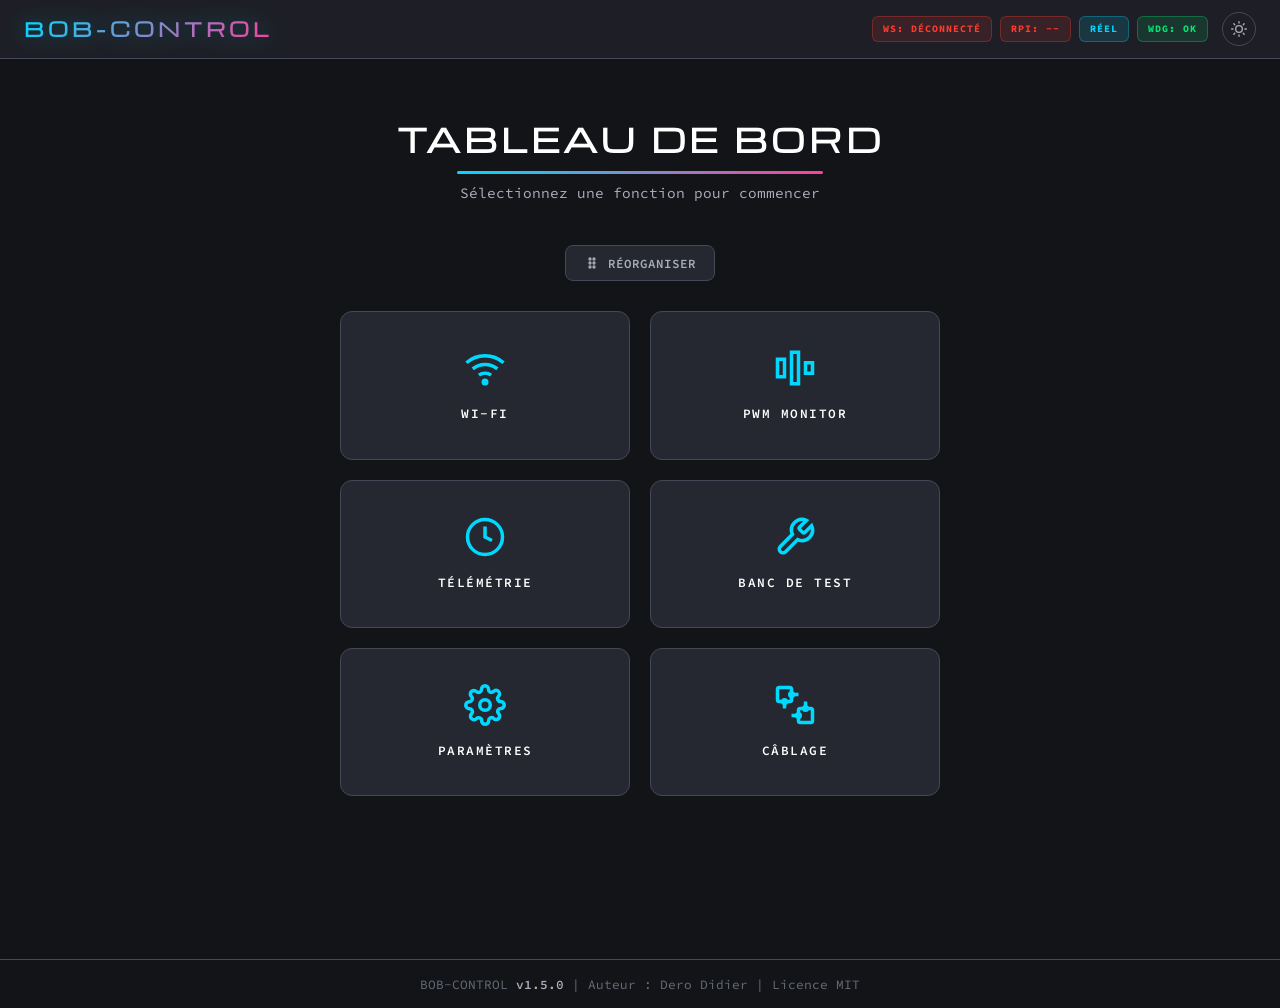
==== commit 216f4737: "feat(ESP32): UI Simulateur, ACS770, accordéons et badge version README Évolution du numéro de versio" ====
--- a/data/index.html
+++ b/data/index.html
@@ -35,6 +35,7 @@
                 <span id="badge-rpi" class="badge badge-off">RPi: --</span>
                 <span id="badge-mode" class="badge badge-real">RÉEL</span>
                 <span id="badge-wdg" class="badge badge-ok">WDG: OK</span>
+                <span id="badge-sim" class="badge badge-sim" style="display:none">SIM: ACTIVE</span>
             </div>
             <button id="theme-toggle" class="theme-toggle" type="button"
                     aria-label="Passer au thème clair" title="Passer au thème clair">
@@ -281,7 +282,7 @@
                     <div class="sensor-grid">
                         <div class="sensor-badge" id="sens-bno085"><span class="led led-off"></span>BNO085</div>
                         <div class="sensor-badge" id="sens-ms5803"><span class="led led-off"></span>MS5803</div>
-                        <div class="sensor-badge" id="sens-ina0"><span class="led led-off"></span>INA226 #1</div>
+                        <div class="sensor-badge" id="sens-ina3221"><span class="led led-off"></span>INA3221</div>
                         <div class="sensor-badge" id="sens-ina1"><span class="led led-off"></span>INA226 #2</div>
                         <div class="sensor-badge" id="sens-ina2"><span class="led led-off"></span>INA226 #3</div>
                         <div class="sensor-badge" id="sens-pca"><span class="led led-off"></span>PCA9685</div>
@@ -361,15 +362,50 @@
                         <div class="mode-btn-group">
                             <button class="btn mode-btn active" data-mode="0" id="btn-mode-0">PASSIF</button>
                             <button class="btn mode-btn" data-mode="1" id="btn-mode-1">AUTO ROULIS ET TANGAGE</button>
-                            <button class="btn mode-btn" data-mode="2" id="btn-mode-2">AUTO FULL</button>
-                        </div>
-                    </div>
-                </div>
-
+                            <button class="btn mode-btn" data-mode="7" id="btn-mode-2" title="Masque 0x07 : Auto R/T + Tenue de profondeur + Auto Cap">AUTO FULL</button>
+                        </div>
+                    </div>
+                </div>
+
+                <!-- Double alimentation (v1.1.0) : batterie 1 « propulsion » supervisée
+                     par l'INA3221 (V_BAT + 2 × ACS770), batterie 2 « électronique de
+                     commande & éclairage » supervisée par les 2 INA226 — et voyant
+                     « Statut Moteurs » (vert = OK, orange = avertissement batterie,
+                     rouge = moteur isolé). -->
                 <div class="telem-row">
-                    <div class="card" id="power-card-0"><h3>Wattmètre 1 — RPi 5</h3><div class="power-val"><span id="p0-v">0 mV</span> / <span id="p0-i">0 mA</span></div></div>
-                    <div class="card" id="power-card-1"><h3>Wattmètre 2 — Aux/LED</h3><div class="power-val"><span id="p1-v">0 mV</span> / <span id="p1-i">0 mA</span></div></div>
-                    <div class="card" id="power-card-2"><h3>Wattmètre 3 — Propulsion</h3><div class="power-val"><span id="p2-v">0 mV</span> / <span id="p2-i">0 mA</span></div></div>
+                    <div class="card" id="ina3221-card">
+                        <h3>Wattmètre 1 — Propulsion (INA3221)</h3>
+                        <div class="ina3221-grid">
+                            <div class="ina3221-ch">
+                                <span class="ina3221-ch-label">Tension Batterie</span>
+                                <span class="power-val"><span id="ina3221-vbat">0.00 V</span></span>
+                                <span class="ina3221-ch-sub">Canal 1 — V_BAT</span>
+                            </div>
+                            <div class="ina3221-ch">
+                                <span class="ina3221-ch-label">Courant Horizontaux</span>
+                                <span class="power-val"><span id="ina3221-ih">0.00 A</span></span>
+                                <span class="ina3221-ch-sub">Canal 2 — ACS770</span>
+                            </div>
+                            <div class="ina3221-ch">
+                                <span class="ina3221-ch-label">Courant Verticaux</span>
+                                <span class="power-val"><span id="ina3221-iv">0.00 A</span></span>
+                                <span class="ina3221-ch-sub">Canal 3 — ACS770</span>
+                            </div>
+                        </div>
+                    </div>
+                    <div class="card" id="motors-status-card">
+                        <h3>Statut Moteurs</h3>
+                        <div class="motors-health-row">
+                            <span class="led led-off" id="motors-led"></span>
+                            <span id="motors-status-text">—</span>
+                        </div>
+                        <div class="motors-detail" id="motors-detail">En attente du contrôleur…</div>
+                    </div>
+                </div>
+
+                <div class="telem-row">
+                    <div class="card" id="power-card-1"><h3>Wattmètre 2 — Électronique de commande (INA226)</h3><div class="power-val"><span id="p1-v">0 mV</span> / <span id="p1-i">0 mA</span></div></div>
+                    <div class="card" id="power-card-2"><h3>Wattmètre 3 — Projecteur LED (INA226)</h3><div class="power-val"><span id="p2-v">0 mV</span> / <span id="p2-i">0 mA</span></div></div>
                 </div>
 
             </div>
@@ -404,8 +440,8 @@
             <div class="page-header"><h1>Paramètres</h1></div>
             <div class="content-area">
                 <!-- Liaison Série RPi 5 -->
-                <div class="card">
-                    <h3>Liaison Série RPi 5</h3>
+                <details class="card acc" open>
+                    <summary class="acc-sum"><h3>Liaison Série RPi 5</h3></summary>
                     <p class="card-hint">Interface physique pour le protocole binaire temps réel</p>
                     <div class="settings-grid">
                         <label>Interface
@@ -416,11 +452,11 @@
                         </label>
                     </div>
                     <button id="btn-save-comm" class="btn btn-primary">Appliquer la liaison série</button>
-                </div>
+                </details>
 
                 <!-- Typage des canaux PWM 10 à 15 (outils) -->
-                <div class="card">
-                    <h3>Typage des canaux PWM 10 à 15</h3>
+                <details class="card acc">
+                    <summary class="acc-sum"><h3>Typage des canaux PWM 10 à 15</h3></summary>
                     <p class="card-hint">Bidirectionnel : neutre 1500 µs, plage 1000–2000 µs (pinces/outils).
                         Unidirectionnel : pleine échelle 0–100 % (gradateurs LED). Sauvegarde NVS, appliqué à chaud.</p>
                     <div class="settings-grid">
@@ -462,11 +498,11 @@
                         </label>
                     </div>
                     <button id="btn-save-pwm-types" class="btn btn-primary">Appliquer le typage PWM</button>
-                </div>
+                </details>
 
                 <!-- Sorties tout-ou-rien (4 × GPIO ON/OFF) -->
-                <div class="card">
-                    <h3>Sorties Tout-ou-Rien (GPIO ON/OFF ×4)</h3>
+                <details class="card acc">
+                    <summary class="acc-sum"><h3>Sorties Tout-ou-Rien (GPIO ON/OFF ×4)</h3></summary>
                     <p class="card-hint">Sorties numériques pilotées par le masque gpio_cmd de la trame descendante
                         (bit 0 = sortie 1). Watchdog série et E-Stop les forcent à OFF.</p>
                     <div class="settings-grid">
@@ -493,11 +529,11 @@
                         <span class="gpio-test-item"><span id="gpio-name-3">Sortie 4</span> <span class="gpio-st gpio-st-off" id="gpio-st-3">OFF</span><button type="button" class="gpio-test-btn" id="gpio-test-3">Activer</button></span>
                     </div>
                     <p class="card-hint" id="gpio-test-hint">Boutons de test (établi) : forcent l'état des sorties — le firmware relit et renvoie l'état réel. Écrasés par le watchdog, l'E-Stop ou une trame RPi 5 maître.</p>
-                </div>
+                </details>
 
                 <!-- Noms personnalisés des sorties (16 PWM + 4 GPIO, NVS) -->
-                <div class="card">
-                    <h3>Noms des sorties</h3>
+                <details class="card acc">
+                    <summary class="acc-sum"><h3>Noms des sorties</h3></summary>
                     <p class="card-hint">Nom affiché de chaque sortie dans le Banc de Test, le PWM Monitor et les états GPIO.
                         Vide = nom par défaut. Sauvegarde NVS appliquée à chaud (sans redémarrage).</p>
                     <div class="names-grid">
@@ -524,11 +560,11 @@
                     </div>
                     <button id="btn-save-names" class="btn btn-primary">Appliquer les noms</button>
                     <p class="card-hint" id="names-status"></p>
-                </div>
+                </details>
 
                 <!-- Calibration altimétrique QNH (v1.0.1 — Open-Meteo, Chamoson VS) -->
-                <div class="card">
-                    <h3>Calibration Altimètre (QNH)</h3>
+                <details class="card acc">
+                    <summary class="acc-sum"><h3>Calibration Altimètre (QNH)</h3></summary>
                     <p class="card-hint">Correction du QNH réel (Open-Meteo — Chamoson, VS) pour l'altitude barométrique
                         hors de l'eau uniquement : la profondeur immergée reste fondée sur la tare de surface locale et
                         la boucle de contrôle n'est jamais impactée. Fallback transparent sur 1013.25 mbar si Internet
@@ -541,12 +577,48 @@
                         <span id="qnh-refresh-label">Actualiser le QNH maintenant</span><span id="qnh-refresh-spinner" class="qnh-spinner" hidden></span>
                     </button>
                     <p class="card-hint" id="qnh-status">QNH actuel utilisé : — mbar</p>
-                </div>
+                </details>
+
+                <!-- Gestion de sécurité moteurs (v1.1.0 — INA3221 + ACS770) :
+                     check au démarrage, détection surintensité avec isolement
+                     logiciel et remontée d'urgence. Sauvegarde NVS à chaud. -->
+                <details class="card acc">
+                    <summary class="acc-sum"><h3>Gestion Moteurs — Sécurité Propulsion</h3></summary>
+                    <p class="card-hint">Surveillance des propulseurs par l'INA3221 (tension batterie + courants
+                        ACS770 horizontaux/verticaux). Après la connexion Wi-Fi, le check pulse chaque moteur
+                        un par un et vérifie son courant ; en navigation, la détection d'intensité isole
+                        logiciellement le moteur en défaut. Sauvegarde NVS appliquée à chaud.</p>
+                    <label class="qnh-toggle-row">
+                        <input type="checkbox" id="motors-check-enable">
+                        <span>Check Propulseurs au démarrage</span>
+                    </label>
+                    <label class="qnh-toggle-row">
+                        <input type="checkbox" id="motors-detect-enable">
+                        <span>Détection surintensité &amp; isolation</span>
+                    </label>
+                    <label class="qnh-toggle-row motors-sub-toggle" id="motors-emergency-row">
+                        <input type="checkbox" id="motors-emergency-enable">
+                        <span>Remontée d'urgence si moteur vertical isolé</span>
+                    </label>
+                    <div class="settings-grid">
+                        <label>Seuil d'intensité max — moteur bloqué (A)
+                            <input type="number" id="motors-cur-thresh" min="0.5" max="80" step="0.1" value="3">
+                        </label>
+                        <label>Seuil de tension basse — batterie propulseurs (V)
+                            <input type="number" id="motors-vbat-low" min="9" max="30" step="0.1" value="14">
+                        </label>
+                    </div>
+                    <div class="motors-actions">
+                        <button id="btn-save-motors" class="btn btn-primary" type="button">Sauvegarder les paramètres</button>
+                        <button id="btn-motors-check" class="btn" type="button">Lancer le check propulseurs<span id="motors-check-spinner" class="qnh-spinner" hidden></span></button>
+                    </div>
+                    <p class="card-hint" id="motors-config-status">—</p>
+                </details>
 
                 <!-- Configuration Broches I2C (bus n°1) -->
-                <div class="card">
-                    <h3>Configuration Bus I2C n°1</h3>
-                    <p class="card-hint">Bus n°1 — BNO085 + INA226 ×3. Broches SDA/SCL actuelles : <strong id="i2c-current-pins">—</strong></p>
+                <details class="card acc">
+                    <summary class="acc-sum"><h3>Configuration Bus I2C n°1</h3></summary>
+                    <p class="card-hint">Bus n°1 — BNO085 + INA3221 + INA226 ×2. Broches SDA/SCL actuelles : <strong id="i2c-current-pins">—</strong></p>
                     <div class="settings-grid">
                         <label>SDA bus n°1 (GPIO)
                             <input type="number" id="i2c-sda-pin" min="0" max="48" value="10">
@@ -557,11 +629,11 @@
                     </div>
                     <button id="btn-save-i2c-pins" class="btn btn-primary">Sauvegarder &amp; redémarrer</button>
                     <p class="card-hint">Sauvegarde NVS puis redémarrage du contrôleur après 3 s — broches appliquées au démarrage.</p>
-                </div>
+                </details>
 
                 <!-- Configuration Broches I2C n°2 (MS5837 + PCA9685) -->
-                <div class="card">
-                    <h3>Configuration Bus I2C n°2</h3>
+                <details class="card acc">
+                    <summary class="acc-sum"><h3>Configuration Bus I2C n°2</h3></summary>
                     <p class="card-hint">Bus n°2 — MS5837 + PCA9685. Broches SDA/SCL actuelles : <strong id="i2c2-current-pins">—</strong></p>
                     <div class="settings-grid">
                         <label>SDA bus n°2 (GPIO)
@@ -573,11 +645,11 @@
                     </div>
                     <button id="btn-save-i2c2-pins" class="btn btn-primary">Sauvegarder &amp; redémarrer</button>
                     <p class="card-hint">Sauvegarde NVS puis redémarrage du contrôleur après 3 s — broches appliquées au démarrage (bus partagé avec les sorties PWM).</p>
-                </div>
+                </details>
                 <!-- Scanner I2C (deux bus) -->
-                <div class="card">
-                    <h3>Scanner I2C</h3>
-                    <p class="card-hint">Scan complet des deux bus I2C (adresses 0x01 à 0x7F) — n°1 : BNO085 + INA226, n°2 : MS5837 + PCA9685</p>
+                <details class="card acc">
+                    <summary class="acc-sum"><h3>Scanner I2C &amp; Routage Plug &amp; Play</h3></summary>
+                    <p class="card-hint">Scan complet des deux bus I2C (adresses 0x01 à 0x7F) — les adresses découvertes alimentent les sélecteurs du routage ci-dessous (câbler → scanner → choisir).</p>
                     <button id="btn-i2c-scan" class="btn btn-primary">
                         <span id="i2c-scan-spinner" class="btn-spinner" style="display:none"></span>
                         Lancer le scan I2C
@@ -599,10 +671,31 @@
                     <div id="i2c-scan-empty" class="i2c-scan-empty" style="display:none">
                         Aucun périphérique détecté sur les deux bus I2C. Vérifiez le câblage : bus n°1 (SDA=GPIO 10, SCL=GPIO 11), bus n°2 (SDA=GPIO 6, SCL=GPIO 7).
                     </div>
-                </div>
+
+                    <!-- Routage I2C Plug &amp; Play : assignation module → (bus, adresse) (v1.3.0) -->
+                    <div class="i2c-routing">
+                        <h4>Routage I2C Plug &amp; Play</h4>
+                        <p class="card-hint">Assignez chaque module à son bus physique (I2C_0 = Wire, I2C_1 = Wire1) et à son adresse I2C, choisie parmi celles découvertes par le scan. Enregistré en NVS puis appliqué au redémarrage — le routage ne change jamais à chaud : le bus du PCA9685 porte les sorties PWM 100 Hz. Deux modules ne peuvent pas partager le même bus à la même adresse.</p>
+                        <table class="i2c-scan-table">
+                            <thead>
+                                <tr>
+                                    <th>Module</th>
+                                    <th>Adresse</th>
+                                    <th>Bus assigné</th>
+                                </tr>
+                            </thead>
+                            <tbody id="i2c-routing-tbody"></tbody>
+                        </table>
+                        <p class="card-hint i2c-routing-warning" id="i2c-routing-warning" style="display:none"></p>
+                        <button id="btn-save-i2c-routing" class="btn btn-primary">
+                            <span id="i2c-routing-spinner" class="btn-spinner" style="display:none"></span>
+                            Enregistrer le routage I2C
+                        </button>
+                    </div>
+                </details>
                 <!-- Mise à jour OTA (micrologiciel + fichiers Web) -->
-                <div class="card">
-                    <h3>Mise à jour OTA</h3>
+                <details class="card acc">
+                    <summary class="acc-sum"><h3>Mise à jour OTA</h3></summary>
                     <p class="card-hint">Téléversement sans câble USB — propulsion neutralisée pendant l'écriture, redémarrage automatique à la fin.</p>
                     <div class="settings-grid">
                         <label>Cible
@@ -620,34 +713,49 @@
                         <div><strong>Firmware</strong> — <code>pio run</code> → <code>.pio/build/esp32-s3-devkitc-1/firmware.bin</code></div>
                         <div><strong>Fichiers Web</strong> — <code>pio run -t buildfs</code> → <code>.pio/build/esp32-s3-devkitc-1/littlefs.bin</code></div>
                     </div>
-                </div>
+                </details>
                 <!-- PID -->
-                <div class="settings-grid">
-                    <div class="card">
-                        <h3>PID Roll</h3>
-                        <label>Kp <input type="number" id="pid-r-kp" step="0.01" value="2.0"></label>
-                        <label>Ki <input type="number" id="pid-r-ki" step="0.01" value="0.05"></label>
-                        <label>Kd <input type="number" id="pid-r-kd" step="0.01" value="0.5"></label>
-                    </div>
-                    <div class="card">
-                        <h3>PID Pitch</h3>
-                        <label>Kp <input type="number" id="pid-p-kp" step="0.01" value="2.0"></label>
-                        <label>Ki <input type="number" id="pid-p-ki" step="0.01" value="0.05"></label>
-                        <label>Kd <input type="number" id="pid-p-kd" step="0.01" value="0.5"></label>
-                    </div>
-                    <div class="card">
-                        <h3>PID Profondeur</h3>
-                        <label>Kp <input type="number" id="pid-d-kp" step="0.01" value="3.0"></label>
-                        <label>Ki <input type="number" id="pid-d-ki" step="0.01" value="0.1"></label>
-                        <label>Kd <input type="number" id="pid-d-kd" step="0.01" value="1.0"></label>
-                    </div>
-                    <div class="card">
-                        <h3>Watchdog Série</h3>
-                        <label>Timeout (ms) <input type="number" id="wdg-timeout" step="50" min="100" value="500"></label>
-                    </div>
-                </div>
-                <div class="settings-actions">
-                    <button id="btn-save-pid" class="btn btn-success">Sauvegarder les paramètres</button>
+                <details class="card acc">
+                    <summary class="acc-sum"><h3>PID &amp; Watchdog Série</h3></summary>
+                    <div class="settings-grid">
+                        <div class="card">
+                            <h3>PID Roll</h3>
+                            <label>Kp <input type="number" id="pid-r-kp" step="0.01" value="2.0"></label>
+                            <label>Ki <input type="number" id="pid-r-ki" step="0.01" value="0.05"></label>
+                            <label>Kd <input type="number" id="pid-r-kd" step="0.01" value="0.5"></label>
+                        </div>
+                        <div class="card">
+                            <h3>PID Pitch</h3>
+                            <label>Kp <input type="number" id="pid-p-kp" step="0.01" value="2.0"></label>
+                            <label>Ki <input type="number" id="pid-p-ki" step="0.01" value="0.05"></label>
+                            <label>Kd <input type="number" id="pid-p-kd" step="0.01" value="0.5"></label>
+                        </div>
+                        <div class="card">
+                            <h3>PID Profondeur</h3>
+                            <label>Kp <input type="number" id="pid-d-kp" step="0.01" value="3.0"></label>
+                            <label>Ki <input type="number" id="pid-d-ki" step="0.01" value="0.1"></label>
+                            <label>Kd <input type="number" id="pid-d-kd" step="0.01" value="1.0"></label>
+                        </div>
+                        <div class="card">
+                            <h3>Watchdog Série</h3>
+                            <label>Timeout (ms) <input type="number" id="wdg-timeout" step="50" min="100" value="500"></label>
+                        </div>
+                    </div>
+                    <div class="settings-actions">
+                        <button id="btn-save-pid" class="btn btn-success">Sauvegarder les paramètres</button>
+                    </div>
+                </details>
+
+                <!-- Simulateur de Test Virtuel (établi) : lanceur en bas de la page
+                     Paramètres — le panneau latéral s'ouvre en surimpression et
+                     conserve son état pendant la navigation SPA. Masqué sur
+                     natel/GSM (voir style.css, media query 768 px). -->
+                <div class="card sim-launch-card">
+                    <h3>Simulateur de Test Virtuel</h3>
+                    <p class="card-hint">Injection de fausses valeurs capteurs pour tester les
+                        coupures de sécurité sur l'établi (seuils ACS770, tensions batteries,
+                        blocage moteurs). Disponible sur grand écran uniquement.</p>
+                    <button id="btn-sim-open" class="btn btn-primary" type="button">Ouvrir le simulateur</button>
                 </div>
             </div>
         </div>
@@ -729,15 +837,15 @@
                         BNO085 lorsqu'ils partagent le même bus — d'où la séparation physique.
                         Chaque bus doit avoir ses propres résistances de pull-up (4,7 kΩ vers 3V3).</p>
 
-                    <h4 id="wiring-bus1-title">Bus n°1 — Wire (GPIO 10 / GPIO 11) : BNO085 + INA226 ×3</h4>
+                    <h4 id="wiring-bus1-title">Bus n°1 — Wire (GPIO 10 / GPIO 11) : BNO085 + INA3221 + INA226 ×2</h4>
                     <div class="wiring-diagram">
                         <pre class="wiring-ascii" id="wiring-diagram-bus1">
  GPIO 10 (SDA) ──┬─────────┬─────────┬─────────┬───[4,7 kΩ]── 3V3
                  │         │         │         │
-              ┌──┴───┐  ┌──┴───┐  ┌──┴───┐  ┌──┴───┐
-              │BNO085│  │INA226│  │INA226│  │INA226│
-              │ 0x4A │  │ 0x41 │  │ 0x44 │  │ 0x45 │
-              └──┬───┘  └──┬───┘  └──┬───┘  └──┬───┘
+              ┌──┴────┐ ┌──┴────┐ ┌──┴────┐ ┌──┴────┐
+              │ BNO085│ │INA3221│ │INA226 │ │INA226 │
+              │ 0x4A  │ │ 0x40  │ │ 0x44  │ │ 0x45  │
+              └──┬────┘ └──┬────┘ └──┬────┘ └──┬────┘
                  │         │         │         │
  GPIO 11 (SCL) ──┴─────────┴─────────┴─────────┴───[4,7 kΩ]── 3V3
 
@@ -764,10 +872,10 @@
                     <table class="wiring-table wiring-table-pins">
                         <thead><tr><th>Signal</th><th>Broche ESP32-S3</th><th>Description</th></tr></thead>
                         <tbody>
-                            <tr><td class="pin-sda">SDA (bus n°1)</td><td id="pin-b1-sda">GPIO 10</td><td>Données I2C — BNO085 + INA226 ×3</td></tr>
-                            <tr><td class="pin-scl">SCL (bus n°1)</td><td id="pin-b1-scl">GPIO 11</td><td>Horloge I2C — BNO085 + INA226 ×3</td></tr>
-                            <tr><td class="pin-sda">SDA (bus n°2)</td><td id="pin-b2-sda">GPIO 6</td><td>Données I2C — MS5837 + PCA9685</td></tr>
-                            <tr><td class="pin-scl">SCL (bus n°2)</td><td id="pin-b2-scl">GPIO 7</td><td>Horloge I2C — MS5837 + PCA9685</td></tr>
+                            <tr><td class="pin-sda">SDA (bus n°1)</td><td id="pin-b1-sda">GPIO 10</td><td>Données I2C — <span class="bus-mods" data-bus="1">BNO085 + INA3221 + INA226 ×2</span></td></tr>
+                            <tr><td class="pin-scl">SCL (bus n°1)</td><td id="pin-b1-scl">GPIO 11</td><td>Horloge I2C — <span class="bus-mods" data-bus="1">BNO085 + INA3221 + INA226 ×2</span></td></tr>
+                            <tr><td class="pin-sda">SDA (bus n°2)</td><td id="pin-b2-sda">GPIO 6</td><td>Données I2C — <span class="bus-mods" data-bus="2">MS5837 + PCA9685</span></td></tr>
+                            <tr><td class="pin-scl">SCL (bus n°2)</td><td id="pin-b2-scl">GPIO 7</td><td>Horloge I2C — <span class="bus-mods" data-bus="2">MS5837 + PCA9685</span></td></tr>
                             <tr><td class="pin-3v3">3V3</td><td>3V3</td><td>Alimentation logique capteurs</td></tr>
                             <tr><td class="pin-gnd">GND</td><td>GND</td><td>Masse commune</td></tr>
                         </tbody>
@@ -777,12 +885,12 @@
                     <table class="wiring-table wiring-table-i2c">
                         <thead><tr><th>Module</th><th>Bus I2C</th><th>Adresse I2C</th><th>Fonction</th><th>Remarque</th></tr></thead>
                         <tbody>
-                            <tr><td>BNO085</td><td class="mod-bus1">n°1 (GPIO 10/11)</td><td>0x4A</td><td>IMU 9-DOF (fusion inertielle)</td><td>Quaternions natifs — bus dédié</td></tr>
-                            <tr><td>INA226 #1</td><td class="mod-bus1">n°1 (GPIO 10/11)</td><td>0x41</td><td>Wattmètre RPi (V + I)</td><td>Tension et courant carte RPi</td></tr>
-                            <tr><td>INA226 #2</td><td class="mod-bus1">n°1 (GPIO 10/11)</td><td>0x44</td><td>Wattmètre Auxiliaire</td><td>Éclairage, capteurs, etc.</td></tr>
-                            <tr><td>INA226 #3</td><td class="mod-bus1">n°1 (GPIO 10/11)</td><td>0x45</td><td>Wattmètre Propulsion</td><td>Courant moteurs + ESC</td></tr>
-                            <tr><td>MS5803 / MS5837</td><td class="mod-bus2">n°2 (GPIO 6/7)</td><td>0x76</td><td>Pression / Profondeur</td><td>Résolution 0.01 mbar — séparé du BNO085 (incompatibilité bus)</td></tr>
-                            <tr><td>PCA9685</td><td class="mod-bus2">n°2 (GPIO 6/7)</td><td>0x40</td><td>Contrôleur PWM 16 canaux</td><td>50 Hz, ESC/Servos/Gradateurs</td></tr>
+                            <tr><td>BNO085</td><td class="mod-bus" data-module="bno085">n°1 (GPIO 10/11)</td><td class="mod-addr" data-module="bno085">0x4A</td><td>IMU 9-DOF (fusion inertielle)</td><td>Quaternions natifs — bus dédié</td></tr>
+                            <tr><td>INA3221</td><td class="mod-bus" data-module="ina3221">n°1 (GPIO 10/11)</td><td class="mod-addr" data-module="ina3221">0x40</td><td>Triple mesure énergie propulsion</td><td>Ch1 : V_BAT — Ch2/3 : courants ACS770 (propulseurs H/V)</td></tr>
+                            <tr><td>INA226 #2</td><td class="mod-bus" data-module="ina226_2">n°1 (GPIO 10/11)</td><td class="mod-addr" data-module="ina226_2">0x44</td><td>Wattmètre Électronique de commande</td><td>Batterie 2 — carte de commande &amp; capteurs</td></tr>
+                            <tr><td>INA226 #3</td><td class="mod-bus" data-module="ina226_3">n°1 (GPIO 10/11)</td><td class="mod-addr" data-module="ina226_3">0x45</td><td>Wattmètre Projecteur LED</td><td>Batterie 2 — éclairage (projecteur)</td></tr>
+                            <tr><td>MS5803 / MS5837</td><td class="mod-bus" data-module="ms5803">n°2 (GPIO 6/7)</td><td class="mod-addr" data-module="ms5803">0x76</td><td>Pression / Profondeur</td><td>Résolution 0.01 mbar — séparé du BNO085 (incompatibilité bus)</td></tr>
+                            <tr><td>PCA9685</td><td class="mod-bus" data-module="pca9685">n°2 (GPIO 6/7)</td><td class="mod-addr" data-module="pca9685">0x40</td><td>Contrôleur PWM 16 canaux</td><td>50 Hz, ESC/Servos/Gradateurs</td></tr>
                         </tbody>
                     </table>
                 </div>
@@ -790,11 +898,82 @@
             </div>
         </div>
     </section>
+
+    <!-- Panneau latéral off-canvas : Simulateur de Test Virtuel (établi).
+         Placé HORS des sections SPA : son état d'ouverture/fermeture persiste donc
+         naturellement lors de la navigation entre onglets. Masqué intégralement
+         sur natel/GSM (voir style.css, media query 768 px). -->
+    <aside id="sim-panel" class="sim-panel" aria-hidden="true">
+        <!-- Poignée de redimensionnement (bord gauche) : glisser à la souris
+             ou au doigt pour régler la largeur, mémorisée par le navigateur. -->
+        <div class="sim-resize-handle" id="sim-resize-handle"
+             role="separator" aria-orientation="vertical"
+             title="Glisser pour régler la largeur"></div>
+        <div class="sim-panel-header">
+            <h3>Simulateur de Test Virtuel</h3>
+            <button id="btn-sim-close" class="sim-close-btn" type="button"
+                    aria-label="Fermer le panneau" title="Fermer">✕</button>
+        </div>
+        <div class="sim-panel-body">
+            <p class="card-hint">Injecte de fausses valeurs capteurs (INA3221/INA226) pour tester
+                les coupures de sécurité sur l'établi. État volatile : tout redémarrage du
+                firmware repart simulation inactive.</p>
+
+            <div class="sim-master-row">
+                <label class="dryrun-switch">
+                    <input type="checkbox" id="sim-active">
+                    <span class="dryrun-slider"></span>
+                </label>
+                <span class="sim-master-label">Activer la simulation capteurs</span>
+            </div>
+
+            <div class="sim-group-title">Tensions batteries</div>
+            <div class="sim-sl-row">
+                <span class="sim-sl-label">Batterie 1 — Propulsion</span>
+                <span class="sim-sl-value" id="sim-vbat1-val">16.80 V</span>
+            </div>
+            <input type="range" id="sim-vbat1" class="sim-slider" min="0" max="26" step="0.1" value="16.8">
+            <div class="sim-sl-row">
+                <span class="sim-sl-label">Batterie 2 — Électronique de commande</span>
+                <span class="sim-sl-value" id="sim-vbat2-val">12.00 V</span>
+            </div>
+            <input type="range" id="sim-vbat2" class="sim-slider" min="0" max="30" step="0.1" value="12">
+
+            <div class="sim-group-title">Courants ACS770 (jusqu'à 80 A — seuil de coupure)</div>
+            <div class="sim-sl-row">
+                <span class="sim-sl-label">Banc horizontal M1-M4</span>
+                <span class="sim-sl-value" id="sim-curh-val">0.0 A</span>
+            </div>
+            <input type="range" id="sim-curh" class="sim-slider" min="0" max="80" step="0.5" value="0">
+            <div class="sim-sl-row">
+                <span class="sim-sl-label">Banc vertical M5-M8</span>
+                <span class="sim-sl-value" id="sim-curv-val">0.0 A</span>
+            </div>
+            <input type="range" id="sim-curv" class="sim-slider" min="0" max="80" step="0.5" value="0">
+
+            <div class="sim-group-title">Blocage moteurs simulé</div>
+            <div class="sim-stall-grid">
+                <label class="sim-stall-item"><input type="checkbox" id="sim-m1" data-motor="1"><span>M1</span></label>
+                <label class="sim-stall-item"><input type="checkbox" id="sim-m2" data-motor="2"><span>M2</span></label>
+                <label class="sim-stall-item"><input type="checkbox" id="sim-m3" data-motor="3"><span>M3</span></label>
+                <label class="sim-stall-item"><input type="checkbox" id="sim-m4" data-motor="4"><span>M4</span></label>
+                <label class="sim-stall-item"><input type="checkbox" id="sim-m5" data-motor="5"><span>M5</span></label>
+                <label class="sim-stall-item"><input type="checkbox" id="sim-m6" data-motor="6"><span>M6</span></label>
+                <label class="sim-stall-item"><input type="checkbox" id="sim-m7" data-motor="7"><span>M7</span></label>
+                <label class="sim-stall-item"><input type="checkbox" id="sim-m8" data-motor="8"><span>M8</span></label>
+            </div>
+            <p class="card-hint">Un moteur coché « bloqué » fait circuler le courant du slider de
+                son banc tant qu'il n'est pas isolé ; une fois le coupable coupé par
+                l'identification, le courant retombe à 0 A (comme un vrai moteur).</p>
+
+            <div class="sim-status" id="sim-status">Simulation inactive — capteurs réels</div>
+        </div>
+    </aside>
 
     <!-- Pied de page global : version Git réelle du firmware (renseignée par app.js
          depuis /api/system/status) + mentions auteur / licence -->
     <footer class="app-footer">
-        <span>BOB-CONTROL <span id="app-version">v1.0.1</span></span>
+        <span>BOB-CONTROL <span id="app-version">v1.5.0</span></span>
         <span aria-hidden="true"> | </span>
         <span>Auteur : Dero Didier</span>
         <span aria-hidden="true"> | </span>
--- a/data/style.css
+++ b/data/style.css
@@ -206,6 +206,7 @@
 .badge-ok   { background: rgba(0, 230, 118, 0.12); color: var(--success); border: 1px solid rgba(0, 230, 118, 0.3); }
 .badge-off  { background: rgba(255, 59, 48, 0.12); color: var(--danger);  border: 1px solid rgba(255, 59, 48, 0.3); }
 .badge-real { background: rgba(0, 217, 255, 0.12); color: var(--accent-cyan); border: 1px solid rgba(0, 217, 255, 0.3); }
+.badge-sim  { background: rgba(255, 179, 0, 0.14); color: var(--warning); border: 1px solid rgba(255, 179, 0, 0.4); }
 
 /* ===== BASCULE DE THÈME ☀️ / 🌙 ===== */
 /* Bouton discret au coin supérieur droit de l'en-tête, séparé des badges de
@@ -446,6 +447,9 @@
 .nav-tile.drop-after  { box-shadow:  4px 0 0 0 var(--accent-cyan); }
 
 /* ===== BOUTON RETOUR (fixe haut-droite) ===== */
+/* Panneau simulateur : poussée animée vers la gauche à l'ouverture
+ * (backBtnPushed) et retour animé à la fermeture (backBtnReturned, classe
+ * .back-returning posée par setSimPanel) — voir fin de fichier. */
 .back-top-btn {
     position: fixed;
     top: 70px;
@@ -462,7 +466,12 @@
     align-items: center;
     text-decoration: none;
     color: var(--accent-cyan);
-    transition: all 0.3s ease;
+    /* États visuels (survol) ; le déplacement est piloté par les animations
+     * backBtnPushed/backBtnReturned — hors animation, le transform reste
+     * listé en filet de sécurité (ex. sauvé si le JS n'a pas posé la classe
+     * de retour). */
+    transition: border-color 0.28s ease, color 0.28s ease,
+                box-shadow 0.28s ease, transform 0.45s ease;
 }
 .back-top-btn:hover {
     border-color: var(--accent-cyan);
@@ -959,6 +968,65 @@
 .settings-grid input[type="number"]:focus { border-color: var(--accent-cyan); }
 .settings-actions { text-align: center; padding-top: 10px; }
 
+/* ===== ACCORDÉON DES PARAMÈTRES (details/summary natifs) ===== */
+/* Chaque grand bloc de la page Paramètres est repliable : <details class="card acc">
+   + titre dans <summary class="acc-sum">. Repli/dépli 100 % natif (aucun JS) et
+   l'état survit à la navigation SPA (les sections sont masquées, pas re-rendues). */
+.acc-sum {
+    display: flex;
+    align-items: center;
+    gap: 10px;
+    padding: 12px 14px;
+    background: var(--bg-input);
+    border: 1px solid var(--border-subtle);
+    border-radius: var(--radius-sm);
+    cursor: pointer;
+    user-select: none;
+    list-style: none; /* masque le marqueur natif (Firefox) */
+    transition: background 0.2s ease, border-color 0.2s ease;
+}
+.acc-sum::-webkit-details-marker { display: none; } /* masque le marqueur natif (Chrome/Safari) */
+.acc-sum:hover { border-color: var(--accent-cyan); }
+.acc-sum:focus-visible { outline: 2px solid var(--accent-cyan); outline-offset: 2px; }
+/* le titre cède sa marge au bandeau (c'est le padding qui aère) */
+.acc-sum h3 { margin-bottom: 0; }
+/* chevron dessiné en CSS : pointe à droite (replié) → pointe en bas (déplié),
+   soit une rotation fluide de 90° au clic */
+.acc-sum::after {
+    content: '';
+    flex: none;
+    width: 7px;
+    height: 7px;
+    margin-left: auto;
+    border-right: 2px solid var(--accent-cyan);
+    border-bottom: 2px solid var(--accent-cyan);
+    transform: rotate(-45deg);
+    transition: transform 0.3s ease;
+}
+.acc[open] > .acc-sum::after { transform: rotate(45deg); }
+/* espace bandeau ↔ contenu une fois déplié */
+.acc[open] > .acc-sum { margin-bottom: 14px; }
+/* hint d'intro collé au bandeau (même rôle que la compensation sous le h3 des cartes) */
+.acc > .acc-sum + .card-hint { margin-top: -0.5rem; }
+/* ouverture en douceur (tous navigateurs) : le contenu apparaît en fondu glissé */
+.acc[open] > *:not(.acc-sum) { animation: accReveal 0.35s ease; }
+@keyframes accReveal {
+    from { opacity: 0; transform: translateY(-6px); }
+    to   { opacity: 1; transform: translateY(0); }
+}
+/* hauteur animée à l'ouverture ET à la fermeture — navigateurs récents uniquement
+   (Chrome/Edge 131+) ; les autres navigateurs gardent le fondu ci-dessus */
+@supports selector(::details-content) and (interpolate-size: allow-keywords) {
+    .acc { interpolate-size: allow-keywords; }
+    .acc::details-content {
+        block-size: 0;
+        overflow: hidden;
+        transition: block-size 0.35s ease, content-visibility 0.35s;
+        transition-behavior: allow-discrete;
+    }
+    .acc[open]::details-content { block-size: auto; }
+}
+
 /* ===== FOOTER ===== */
 /* ===== PIED DE PAGE GLOBAL (version Git dynamique + mentions) ===== */
 /* Couleurs pilotées par variables : bascule automatique clair/sombre. */
@@ -1004,6 +1072,46 @@
 /* L'attribut hidden doit gagner sur display:inline-block ci-dessus */
 .qnh-spinner[hidden] { display: none; }
 @keyframes qnhSpin { to { transform: rotate(360deg); } }
+
+/* ===== GESTION MOTEURS / INA3221 (v1.1.0) ===== */
+/* Widget INA3221 (Télémétrie) : 3 canaux côte à côte */
+.ina3221-grid {
+    display: grid;
+    grid-template-columns: repeat(auto-fit, minmax(130px, 1fr));
+    gap: 10px;
+    padding: 4px 0 2px;
+}
+.ina3221-ch {
+    display: flex;
+    flex-direction: column;
+    gap: 2px;
+    padding: 10px 8px;
+    background: var(--bg-primary);
+    border: 1px solid var(--border-color);
+    border-radius: var(--radius-sm);
+    text-align: center;
+}
+.ina3221-ch-label {
+    font-size: 0.72rem;
+    font-weight: 600;
+    text-transform: uppercase;
+    letter-spacing: 0.5px;
+    color: var(--text-secondary);
+}
+.ina3221-ch .power-val { padding: 2px 0; font-size: 1.05rem; }
+.ina3221-ch-sub { font-size: 0.68rem; color: var(--text-dim); }
+
+/* Voyant « Statut Moteurs » — même pastille que les badges capteurs, en plus grand */
+.motors-health-row { display: flex; align-items: center; gap: 10px; padding: 8px 0 2px; font-size: 0.95rem; }
+#motors-led { width: 14px; height: 14px; }
+#motors-status-text { font-weight: 600; }
+.motors-detail { min-height: 18px; font-size: 0.78rem; color: var(--text-secondary); }
+.motors-detail-alert { color: var(--danger); font-weight: 700; }
+
+/* Carte Paramètres : case dépendante « Remontée d'urgence » + boutons */
+.motors-sub-toggle { margin-left: 28px; }
+.motors-disabled { opacity: 0.45; pointer-events: none; }
+.motors-actions { display: flex; flex-wrap: wrap; gap: 10px; margin-bottom: 10px; }
 
 /* ===== RESPONSIVE ===== */
 @media (max-width: 768px) {
@@ -1019,6 +1127,15 @@
     .pwm-grid, .slider-grid { grid-template-columns: 1fr 1fr; }
     .settings-grid { grid-template-columns: 1fr; }
     .back-top-btn { top: 65px; right: 12px; width: 44px; height: 44px; }
+
+    /* Simulateur de test virtuel : inaccessible sur natel/GSM — panneau ET
+     * bouton d'ouverture totalement masqués (réservé aux grands écrans). */
+    .sim-panel, .sim-launch-card { display: none !important; }
+    /* Bouton retour : pas de panneau simulateur ⇒ aucun décalage. Sélecteurs
+     * plus spécifiques que les règles body.sim-open de fin de fichier (qui
+     * gagneraient sinon à specificité égale, étant plus bas dans le fichier). */
+    body.sim-open a#btn-back,
+    body a#btn-back.back-returning { transform: none; animation: none; }
 }
 
 @media (max-width: 480px) {
@@ -1601,6 +1718,43 @@
     color: var(--accent-magenta);
     font-size: 0.85rem;
     font-family: 'Source Code Pro', monospace;
+}
+
+/* Routage I2C Plug & Play (v1.3.0) — carte Scanner */
+.i2c-routing {
+    margin-top: 1.5rem;
+    padding-top: 1.25rem;
+    border-top: 1px solid var(--divider);
+}
+
+.i2c-routing h4 {
+    margin: 0 0 0.5rem;
+    font-size: 0.95rem;
+}
+
+.i2c-routing .i2c-scan-table { margin-top: 0.25rem; }
+
+.i2c-route-select {
+    padding: 6px 10px;
+    background: var(--bg-input);
+    border: 1px solid var(--border-color);
+    border-radius: var(--radius-sm);
+    color: var(--text-primary);
+    font-family: var(--font-body);
+    font-size: 0.85rem;
+    outline: none;
+    cursor: pointer;
+    transition: border-color 0.3s;
+}
+.i2c-route-select:focus { border-color: var(--accent-cyan); }
+
+/* Sélecteur d'adresse (v1.3.0) : adresses détectées par le scan — largeur
+ * minimale pour lire « 0x4A — BNO085 (IMU 9-DOF) » sans tronquer. */
+.i2c-route-addr-select { min-width: 190px; max-width: 260px; }
+
+.i2c-routing-warning {
+    margin-top: 0.75rem;
+    color: var(--warning);
 }
 
 /* ===== MODE DE PILOTAGE (FLIGHT MODE SELECTOR) ===== */
@@ -1675,3 +1829,216 @@
     color: var(--accent-cyan);
     box-shadow: 0 0 8px rgba(0, 217, 255, 0.2);
 }
+
+/* =========================================================================
+ * SIMULATEUR DE TEST VIRTUEL — PANNEAU LATÉRAL OFF-CANVAS (ÉTABLI)
+ * =========================================================================
+ * Surimpression fixe au-dessus de l'application (z-index 1600 > topbar 1000),
+ * ouverture/fermeture par translation + visibility. Le panneau est placé HORS
+ * des sections SPA (index.html) : l'état ouvert/fermé persiste donc pendant la
+ * navigation entre onglets. Masqué intégralement sur natel/GSM (media query
+ * 768 px ci-dessus). */
+
+.sim-panel {
+    position: fixed;
+    top: 0;
+    right: 0;
+    bottom: 0;
+    width: 360px;
+    max-width: 92vw;
+    display: flex;
+    flex-direction: column;
+    background: var(--bg-secondary);
+    border-left: 1px solid var(--border-color);
+    box-shadow: -12px 0 40px rgba(0, 0, 0, 0.45);
+    z-index: 1600;
+    transform: translateX(105%);      /* fermé : entièrement hors écran */
+    visibility: hidden;
+    transition: transform 0.28s ease, visibility 0.28s ease;
+}
+
+.sim-panel.open {
+    transform: translateX(0);
+    visibility: visible;
+}
+
+.sim-panel-header {
+    display: flex;
+    align-items: center;
+    justify-content: space-between;
+    gap: 10px;
+    padding: 16px 18px;
+    border-bottom: 1px solid var(--border-color);
+}
+
+.sim-panel-header h3 { margin: 0; font-size: 0.95rem; }
+
+.sim-close-btn {
+    width: 32px;
+    height: 32px;
+    display: flex;
+    align-items: center;
+    justify-content: center;
+    background: transparent;
+    border: 1px solid var(--border-color);
+    border-radius: var(--radius-sm);
+    color: var(--text-secondary);
+    font-size: 0.9rem;
+    line-height: 1;
+    cursor: pointer;
+    transition: all 0.2s ease;
+}
+.sim-close-btn:hover { border-color: var(--danger); color: var(--danger); }
+
+/* Poignée de redimensionnement — bord gauche du panneau (souris ou doigt).
+ * Pointer Events + touch-action:none : le glissement ne défile jamais la page
+ * sur tablette ; largeur bornée et mémorisée par le navigateur (app.js). */
+.sim-resize-handle {
+    position: absolute;
+    left: 0;
+    top: 0;
+    bottom: 0;
+    width: 10px;
+    cursor: ew-resize;
+    touch-action: none;
+    z-index: 2;
+}
+.sim-resize-handle::before {
+    content: '';
+    position: absolute;
+    left: 3px;
+    top: 50%;
+    transform: translateY(-50%);
+    width: 4px;
+    height: 44px;
+    border-radius: 2px;
+    background: var(--border-color);
+    transition: background 0.2s ease;
+}
+.sim-resize-handle:hover::before,
+.sim-resize-handle.dragging::before { background: var(--accent-cyan); }
+
+.sim-panel-body { flex: 1; overflow-y: auto; padding: 16px 18px 24px; }
+
+/* Ligne du toggle général « Activer la simulation capteurs » */
+.sim-master-row {
+    display: flex;
+    align-items: center;
+    gap: 12px;
+    padding: 10px 12px;
+    background: var(--bg-card);
+    border: 1px solid var(--border-color);
+    border-radius: var(--radius);
+    margin-bottom: 4px;
+}
+.sim-master-label { font-size: 0.85rem; font-weight: 600; }
+
+/* Intitulés de groupes (Tensions, Courants, Blocages) */
+.sim-group-title {
+    margin: 18px 0 6px;
+    padding-bottom: 6px;
+    border-bottom: 1px solid var(--border-subtle);
+    font-size: 0.72rem;
+    font-weight: 700;
+    text-transform: uppercase;
+    letter-spacing: 1px;
+    color: var(--text-secondary);
+}
+
+/* Une ligne libellé + valeur puis son slider pleine largeur */
+.sim-sl-row { display: flex; justify-content: space-between; align-items: baseline; margin-top: 10px; font-size: 0.8rem; }
+.sim-sl-label { color: var(--text-secondary); }
+.sim-sl-value { color: var(--accent-magenta); font-weight: 600; font-family: 'Source Code Pro', monospace; font-size: 0.82rem; }
+.sim-slider { width: 100%; margin-top: 4px; accent-color: var(--accent-cyan); cursor: pointer; }
+
+/* Grille des blocages moteurs simulés (M1-M8) */
+.sim-stall-grid { display: grid; grid-template-columns: repeat(4, 1fr); gap: 8px; }
+.sim-stall-item {
+    display: flex;
+    align-items: center;
+    justify-content: center;
+    gap: 6px;
+    padding: 8px 6px;
+    background: var(--bg-card);
+    border: 1px solid var(--border-color);
+    border-radius: var(--radius-sm);
+    font-size: 0.78rem;
+    cursor: pointer;
+    user-select: none;
+    transition: border-color 0.2s ease;
+}
+.sim-stall-item input { accent-color: var(--accent-magenta); cursor: pointer; }
+.sim-stall-item input:checked + span { color: var(--accent-magenta); font-weight: 700; }
+
+/* Bandeau d'état en bas du panneau */
+.sim-status {
+    margin-top: 18px;
+    padding: 10px 12px;
+    border: 1px solid var(--border-color);
+    border-radius: var(--radius-sm);
+    text-align: center;
+    font-size: 0.78rem;
+    font-weight: 600;
+    color: var(--text-dim);
+    transition: all 0.2s ease;
+}
+.sim-status.active {
+    border-color: rgba(255, 179, 0, 0.5);
+    background: rgba(255, 179, 0, 0.08);
+    color: var(--warning);
+}
+
+/* Carte lanceur en bas de la page Paramètres */
+.sim-launch-card { margin-top: 22px; }
+
+/* Bouton retour : à l'ouverture du panneau simulateur, une animation le
+ * « pousse » doucement vers la gauche (0.65s) comme si le panneau le
+ * déplaçait, avec un dépassement puis un rebond appuyé avant stabilisation à
+ * sa position symétrique (marge droite 20px + largeur 50px + marge gauche
+ * 20px → constante 90px vue depuis right:20px). La fermeture est animée par
+ * backBtnReturned (classe .back-returning posée par setSimPanel). Neutralisé
+ * ≤768px où le panneau n'existe pas. */
+body.sim-open #btn-back {
+    transform: translateX(calc(90px - 100vw));
+    animation: backBtnPushed 0.65s both;
+}
+
+/* Poussée du bouton retour : départ en douceur (contact avec le panneau),
+ * arrivée ~12px au-delà de la cible (le bouton frôle le bord gauche, pour
+ * attirer l'œil sur sa nouvelle place), rebond appuyé ~24px en deçà puis
+ * stabilisation. Amplitudes fixes en px : un easing à dépassement
+ * proportionnel ferait sortir le bouton de l'écran sur une aussi grande
+ * distance. */
+@keyframes backBtnPushed {
+    0% {
+        transform: translateX(0);
+        animation-timing-function: cubic-bezier(0.45, 0.05, 0.55, 0.95);
+    }
+    58% {
+        transform: translateX(calc(78px - 100vw));   /* 12px au-delà de la cible */
+        animation-timing-function: ease-out;
+    }
+    80% {
+        transform: translateX(calc(114px - 100vw));  /* rebond : 24px en deçà de la cible */
+        animation-timing-function: ease-in-out;
+    }
+    100% {
+        transform: translateX(calc(90px - 100vw));   /* position finale stable */
+    }
+}
+
+/* Retour du bouton à la fermeture : animation INVERSE déclenchée par la
+ * classe temporaire .back-returning (posée par setSimPanel). Nécessaire car
+ * une transition CSS ne démarre pas depuis la valeur figée d'une animation
+ * supprimée : le simple retrait de body.sim-open provoquait un saut —
+ * vérifié en navigateur. */
+#btn-back.back-returning {
+    animation: backBtnReturned 0.45s cubic-bezier(0.45, 0.05, 0.55, 0.95) both;
+}
+@keyframes backBtnReturned {
+    0%   { transform: translateX(calc(90px - 100vw)); }
+    100% { transform: translateX(0); }
+}
+
+/* Pendant le glissement de redimensionnement : pas de sélection de texte */
+body.sim-resizing { user-select: none; }
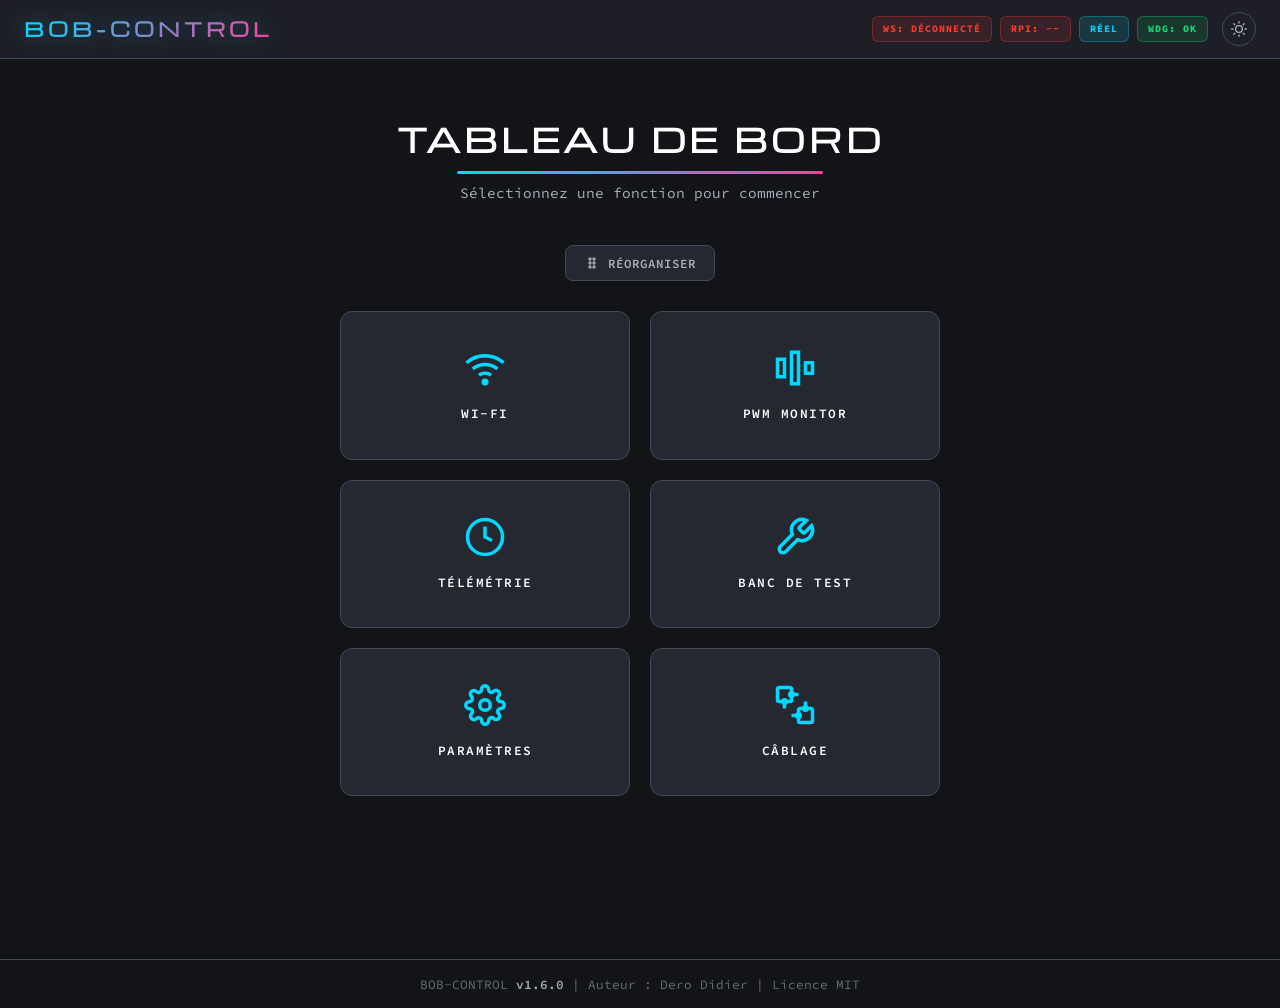
==== commit 03a7cf68: "feat(ESP32): Bump v1.6.0, Bandeau LED WS2812 et Entrées GPIO sécurité Évolution du numéro de version" ====
--- a/data/index.html
+++ b/data/index.html
@@ -531,6 +531,145 @@
                     <p class="card-hint" id="gpio-test-hint">Boutons de test (établi) : forcent l'état des sorties — le firmware relit et renvoie l'état réel. Écrasés par le watchdog, l'E-Stop ou une trame RPi 5 maître.</p>
                 </details>
 
+                <!-- Signalisation LED d'état (WS2812, v1.6.0) — matrice des 5
+                     états du ROV : effet + couleur, persistée en NVS. -->
+                <details class="card acc">
+                    <summary class="acc-sum"><h3>Signalisation LED (WS2812)</h3></summary>
+                    <p class="card-hint">Bandeau WS2812 d'état à bord (NEO_GRB / 800 kHz). Cinq états du ROV,
+                        du plus informatif au plus critique : Avarie &gt; Retour Surface &gt; Autopilote &gt; RPi5
+                        connecté &gt; Attente Réseau. La broche et le nombre de LEDs sont appliqués au démarrage
+                        (redémarrage 3 s si changement) ; les effets, couleurs et luminosités par état s'appliquent à chaud.</p>
+                    <div class="settings-grid">
+                        <label>Ligne de données (Data Pin)
+                            <select id="led-data-pin">
+                                <option value="-1">— Non assigné —</option>
+                            </select>
+                        </label>
+                        <label>Nombre de LEDs
+                            <input type="number" id="led-count" min="1" max="100" value="8">
+                        </label>
+                    </div>
+                    <p class="card-hint">GPIO 19/20 (USB natif), GPIO 35-37 (bus mémoire interne des modules
+                        octaux), broches I2C actives, UART1 et broches déjà utilisées (sorties ON/OFF, entrées)
+                        sont exclus de la liste.</p>
+                    <div class="led-states">
+                        <div class="led-state-row">
+                            <span class="led-state-name">1 · Attente Réseau</span>
+                            <select id="led-fx-0">
+                                <option value="0">Fixe</option>
+                                <option value="1" selected>Pulsation</option>
+                                <option value="2">Stroboscope</option>
+                                <option value="3">Éteint</option>
+                            </select>
+                            <input type="color" id="led-color-0" class="led-color-input" value="#0080ff" title="Couleur — Attente Réseau">
+                            <input type="range" id="led-bri-0" class="led-bri-range" min="1" max="100" value="100"
+                                   title="Luminosité — Attente Réseau">
+                            <span class="led-bri-val" id="led-bri-val-0">100 %</span>
+                        </div>
+                        <div class="led-state-row">
+                            <span class="led-state-name">2 · RPi5 Connecté</span>
+                            <select id="led-fx-1">
+                                <option value="0" selected>Fixe</option>
+                                <option value="1">Pulsation</option>
+                                <option value="2">Stroboscope</option>
+                                <option value="3">Éteint</option>
+                            </select>
+                            <input type="color" id="led-color-1" class="led-color-input" value="#00e676" title="Couleur — RPi5 Connecté">
+                            <input type="range" id="led-bri-1" class="led-bri-range" min="1" max="100" value="100"
+                                   title="Luminosité — RPi5 Connecté">
+                            <span class="led-bri-val" id="led-bri-val-1">100 %</span>
+                        </div>
+                        <div class="led-state-row">
+                            <span class="led-state-name">3 · Autopilote actif</span>
+                            <select id="led-fx-2">
+                                <option value="0" selected>Fixe</option>
+                                <option value="1">Pulsation</option>
+                                <option value="2">Stroboscope</option>
+                                <option value="3">Éteint</option>
+                            </select>
+                            <input type="color" id="led-color-2" class="led-color-input" value="#00d9ff" title="Couleur — Autopilote actif">
+                            <input type="range" id="led-bri-2" class="led-bri-range" min="1" max="100" value="100"
+                                   title="Luminosité — Autopilote actif">
+                            <span class="led-bri-val" id="led-bri-val-2">100 %</span>
+                        </div>
+                        <div class="led-state-row">
+                            <span class="led-state-name">4 · Retour Surface d'urgence</span>
+                            <select id="led-fx-3">
+                                <option value="0">Fixe</option>
+                                <option value="1" selected>Pulsation</option>
+                                <option value="2">Stroboscope</option>
+                                <option value="3">Éteint</option>
+                            </select>
+                            <input type="color" id="led-color-3" class="led-color-input" value="#ffb300" title="Couleur — Retour Surface d'urgence">
+                            <input type="range" id="led-bri-3" class="led-bri-range" min="1" max="100" value="100"
+                                   title="Luminosité — Retour Surface d'urgence">
+                            <span class="led-bri-val" id="led-bri-val-3">100 %</span>
+                        </div>
+                        <div class="led-state-row">
+                            <span class="led-state-name">5 · Avarie (Surintensité/Erreur)</span>
+                            <select id="led-fx-4">
+                                <option value="0">Fixe</option>
+                                <option value="1">Pulsation</option>
+                                <option value="2" selected>Stroboscope</option>
+                                <option value="3">Éteint</option>
+                            </select>
+                            <input type="color" id="led-color-4" class="led-color-input" value="#ff3b30" title="Couleur — Avarie">
+                            <input type="range" id="led-bri-4" class="led-bri-range" min="1" max="100" value="100"
+                                   title="Luminosité — Avarie">
+                            <span class="led-bri-val" id="led-bri-val-4">100 %</span>
+                        </div>
+                    </div>
+                    <button id="btn-save-led" class="btn btn-primary">Sauvegarder la signalisation LED</button>
+                    <div class="gpio-states">
+                        <span class="gpio-test-item">État affiché <span class="gpio-st gpio-st-off" id="led-active-st">—</span></span>
+                    </div>
+                </details>
+
+                <!-- Entrées numériques de sécurité (v1.6.0) — armement
+                     magnétique + détecteur voie d'eau, polarité par entrée. -->
+                <details class="card acc">
+                    <summary class="acc-sum"><h3>Entrées Numériques (Capteurs)</h3></summary>
+                    <p class="card-hint">Polarité configurable par entrée : « Contact vers GND » (INPUT_PULLUP,
+                        active à la masse) ou « Signal +3,3 V » (INPUT_PULLDOWN, active au niveau haut). L'alarme
+                        « Voie d'eau » écrase le mode de vol et force le Retour Surface (status 0x80) tant qu'elle
+                        est active. Broches et polarités appliquées au démarrage — redémarrage différé 3 s si
+                        changement.</p>
+                    <div class="settings-grid cols-2 stack">
+                        <label>Broche — Armement / Allumage
+                            <select id="in-arm-pin">
+                                <option value="-1">— Non assigné —</option>
+                            </select>
+                        </label>
+                        <label>Polarité — Armement / Allumage
+                            <select id="in-arm-pol"
+                                    title="INPUT_PULLUP : déclenche quand la broche est mise à la masse — INPUT_PULLDOWN : déclenche quand la broche passe à +3,3 V">
+                                <option value="0" selected>Contact vers GND</option>
+                                <option value="1">Signal +3,3 V</option>
+                            </select>
+                        </label>
+                        <label>Broche — Détecteur Voie d'eau
+                            <select id="in-water-pin">
+                                <option value="-1">— Non assigné —</option>
+                            </select>
+                        </label>
+                        <label>Polarité — Détecteur Voie d'eau
+                            <select id="in-water-pol"
+                                    title="INPUT_PULLUP : déclenche quand la broche est mise à la masse — INPUT_PULLDOWN : déclenche quand la broche passe à +3,3 V">
+                                <option value="0" selected>Contact vers GND</option>
+                                <option value="1">Signal +3,3 V</option>
+                            </select>
+                        </label>
+                    </div>
+                    <p class="card-hint">GPIO 19/20 (USB natif), GPIO 35-37 (bus mémoire interne des modules
+                        octaux), broches I2C actives, UART1 et broches déjà utilisées (sorties ON/OFF, bandeau LED)
+                        sont exclus des listes.</p>
+                    <button id="btn-save-gpio-inputs" class="btn btn-primary">Sauvegarder &amp; redémarrer</button>
+                    <div class="gpio-states">
+                        <span class="gpio-test-item">Interrupteur armement <span class="gpio-st gpio-st-off" id="in-arm-st">OUVERT</span></span>
+                        <span class="gpio-test-item">Détecteur voie d'eau <span class="gpio-st gpio-st-off" id="in-water-st">SEC</span></span>
+                    </div>
+                </details>
+
                 <!-- Noms personnalisés des sorties (16 PWM + 4 GPIO, NVS) -->
                 <details class="card acc">
                     <summary class="acc-sum"><h3>Noms des sorties</h3></summary>
@@ -973,7 +1112,7 @@
     <!-- Pied de page global : version Git réelle du firmware (renseignée par app.js
          depuis /api/system/status) + mentions auteur / licence -->
     <footer class="app-footer">
-        <span>BOB-CONTROL <span id="app-version">v1.5.0</span></span>
+        <span>BOB-CONTROL <span id="app-version">v1.6.0</span></span>
         <span aria-hidden="true"> | </span>
         <span>Auteur : Dero Didier</span>
         <span aria-hidden="true"> | </span>
--- a/data/style.css
+++ b/data/style.css
@@ -125,7 +125,7 @@
 html[data-theme="light"] .rov-3d-status { color: #9aa0ad; }
 html[data-theme="light"] .wiring-ascii { color: #4fd6f2; }
 
-html { scroll-behavior: smooth; }
+html { scroll-behavior: smooth; scroll-padding-top: 72px; /* hauteur barre de statut : tout défilement ciblé s'arrête sous la barre */ }
 
 body {
     font-family: var(--font-body);
@@ -697,6 +697,71 @@
     color: var(--success);
     border: 1px solid rgba(0, 230, 118, 0.5);
 }
+/* Pastille d'alarme (voie d'eau en alarme, avarie affichée par le bandeau) */
+.gpio-st-alarm {
+    background: rgba(255, 59, 48, 0.18);
+    color: var(--danger);
+    border: 1px solid rgba(255, 59, 48, 0.55);
+}
+
+/* Matrice de configuration du bandeau LED WS2812 (5 états ROV, v1.6.0) */
+.led-states {
+    display: flex;
+    flex-direction: column;
+    gap: 8px;
+    margin: 14px 0 18px;
+}
+.led-state-row {
+    display: flex;
+    align-items: center;
+    flex-wrap: wrap;
+    gap: 10px;
+}
+.led-state-name {
+    flex: 1 1 190px;
+    min-width: 170px;
+    font-size: 0.82rem;
+    color: var(--text-secondary);
+}
+.led-state-row select {
+    width: 160px;
+    padding: 6px 10px;
+    background: var(--bg-input);
+    border: 1px solid var(--border-color);
+    border-radius: var(--radius-sm);
+    color: var(--text-primary);
+    font-family: var(--font-body);
+    font-size: 0.82rem;
+    outline: none;
+    cursor: pointer;
+    transition: border-color 0.3s;
+}
+.led-state-row select:focus { border-color: var(--accent-cyan); }
+.led-color-input {
+    width: 46px;
+    height: 30px;
+    padding: 2px;
+    background: var(--bg-input);
+    border: 1px solid var(--border-color);
+    border-radius: var(--radius-sm);
+    cursor: pointer;
+}
+.led-color-input::-webkit-color-swatch-wrapper { padding: 0; }
+.led-color-input::-webkit-color-swatch { border: none; border-radius: 4px; }
+
+/* Curseur de luminosité par état (matrice LED, v1.6.0) */
+.led-bri-range {
+    flex: 1 1 110px;
+    min-width: 90px;
+    accent-color: var(--accent-cyan);
+    cursor: pointer;
+}
+.led-bri-val {
+    min-width: 46px;
+    text-align: right;
+    font-size: 0.8rem;
+    color: var(--text-secondary);
+}
 
 /* Boutons de test des 4 sorties ON/OFF (carte Paramètres) */
 .gpio-test-item { display: inline-flex; align-items: center; gap: 8px; }
@@ -952,6 +1017,15 @@
 
 /* ===== PARAMÈTRES ===== */
 .settings-grid { display: grid; grid-template-columns: repeat(auto-fill, minmax(250px, 1fr)); gap: 14px; margin-bottom: 20px; }
+/* Variante 2 colonnes fixes : cartes à 4 champs larges où auto-fill produirait
+   3-4 colonnes écrasées sur grand écran. */
+.settings-grid.cols-2 { grid-template-columns: repeat(2, minmax(0, 1fr)); }
+/* Variante empilée : libellé au-dessus, sélecteur pleine largeur de cellule.
+   Pour les libellés longs (~200 px) : dans une colonne de ~420 px (desktop) ou
+   ~330 px (natel), le couple texte + select 200 px ne tient pas — le texte se
+   replie sur 2 lignes et désaligne les selects. Ici, rien ne peut déborder. */
+.settings-grid.stack label { flex-direction: column; align-items: stretch; justify-content: flex-start; gap: 6px; }
+.settings-grid.stack label select { width: 100%; }
 .settings-grid label { display: flex; justify-content: space-between; align-items: center; margin-bottom: 10px; font-size: 0.85rem; color: var(--text-secondary); gap: 10px; }
 .settings-grid input[type="number"] {
     width: 110px; padding: 8px 10px;
@@ -1006,8 +1080,9 @@
 .acc[open] > .acc-sum::after { transform: rotate(45deg); }
 /* espace bandeau ↔ contenu une fois déplié */
 .acc[open] > .acc-sum { margin-bottom: 14px; }
-/* hint d'intro collé au bandeau (même rôle que la compensation sous le h3 des cartes) */
-.acc > .acc-sum + .card-hint { margin-top: -0.5rem; }
+/* Espacement du texte explicatif sous le bandeau de titre : le tassement
+   d'origine (marge négative −0.5 rem) le collait contre la barre du haut. */
+.acc > .acc-sum + .card-hint { margin-top: 0.25rem; }
 /* ouverture en douceur (tous navigateurs) : le contenu apparaît en fondu glissé */
 .acc[open] > *:not(.acc-sum) { animation: accReveal 0.35s ease; }
 @keyframes accReveal {
@@ -1125,7 +1200,7 @@
     h1 { font-size: 1.4rem; letter-spacing: 2px; }
     .page-container { padding: 20px 12px 80px; }
     .pwm-grid, .slider-grid { grid-template-columns: 1fr 1fr; }
-    .settings-grid { grid-template-columns: 1fr; }
+    .settings-grid, .settings-grid.cols-2 { grid-template-columns: 1fr; }
     .back-top-btn { top: 65px; right: 12px; width: 44px; height: 44px; }
 
     /* Simulateur de test virtuel : inaccessible sur natel/GSM — panneau ET
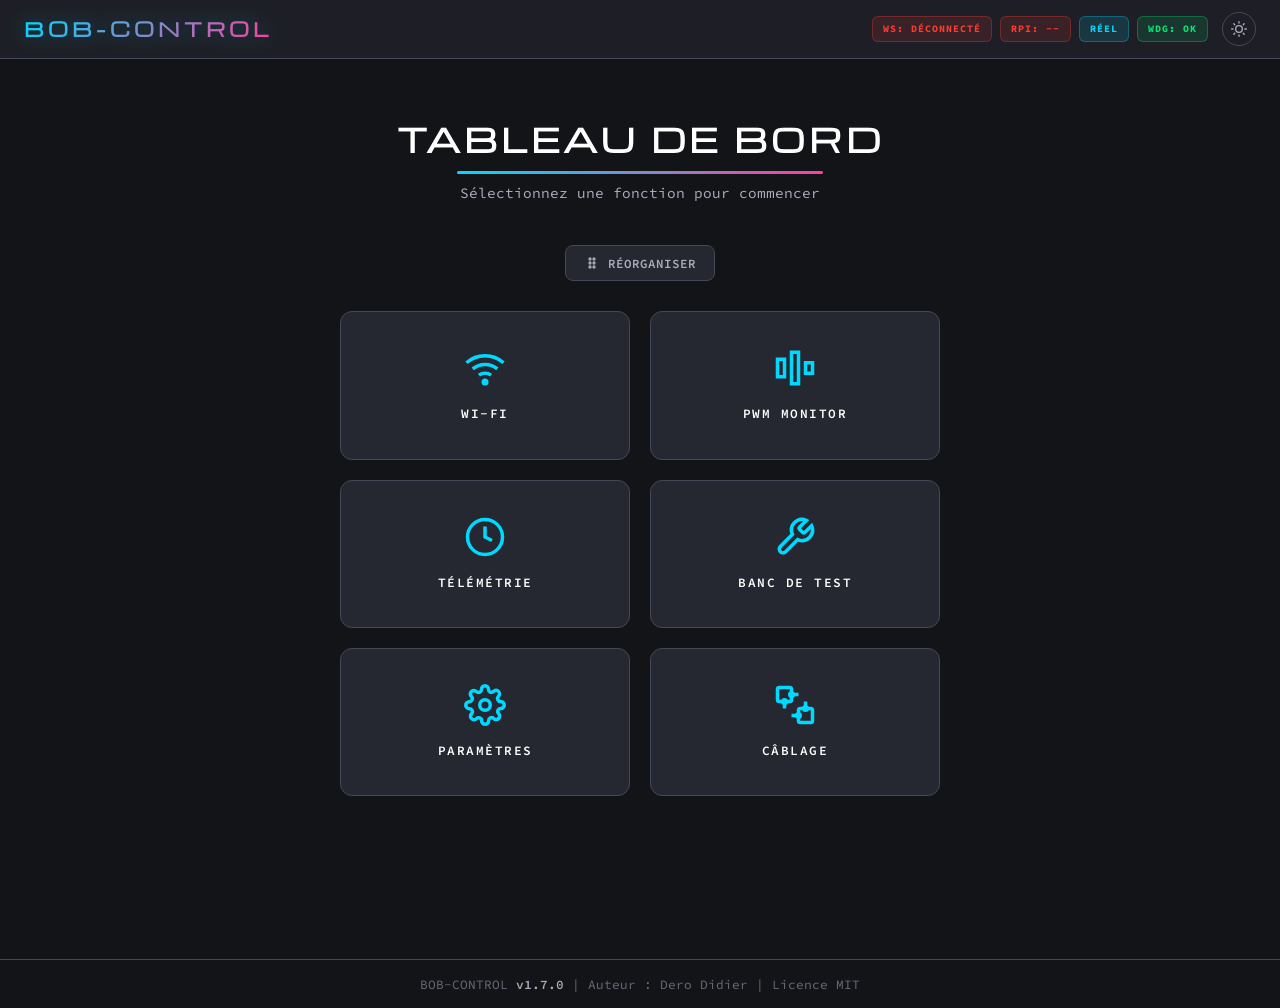
==== commit 880e2532: "feat(ESP32): Bump v1.7.0, Synchro NVS dynamique vers RPi5 (Proto v1.5.0) Incrémentation firmware v1." ====
--- a/data/index.html
+++ b/data/index.html
@@ -1112,7 +1112,7 @@
     <!-- Pied de page global : version Git réelle du firmware (renseignée par app.js
          depuis /api/system/status) + mentions auteur / licence -->
     <footer class="app-footer">
-        <span>BOB-CONTROL <span id="app-version">v1.6.0</span></span>
+        <span>BOB-CONTROL <span id="app-version">v1.7.0</span></span>
         <span aria-hidden="true"> | </span>
         <span>Auteur : Dero Didier</span>
         <span aria-hidden="true"> | </span>
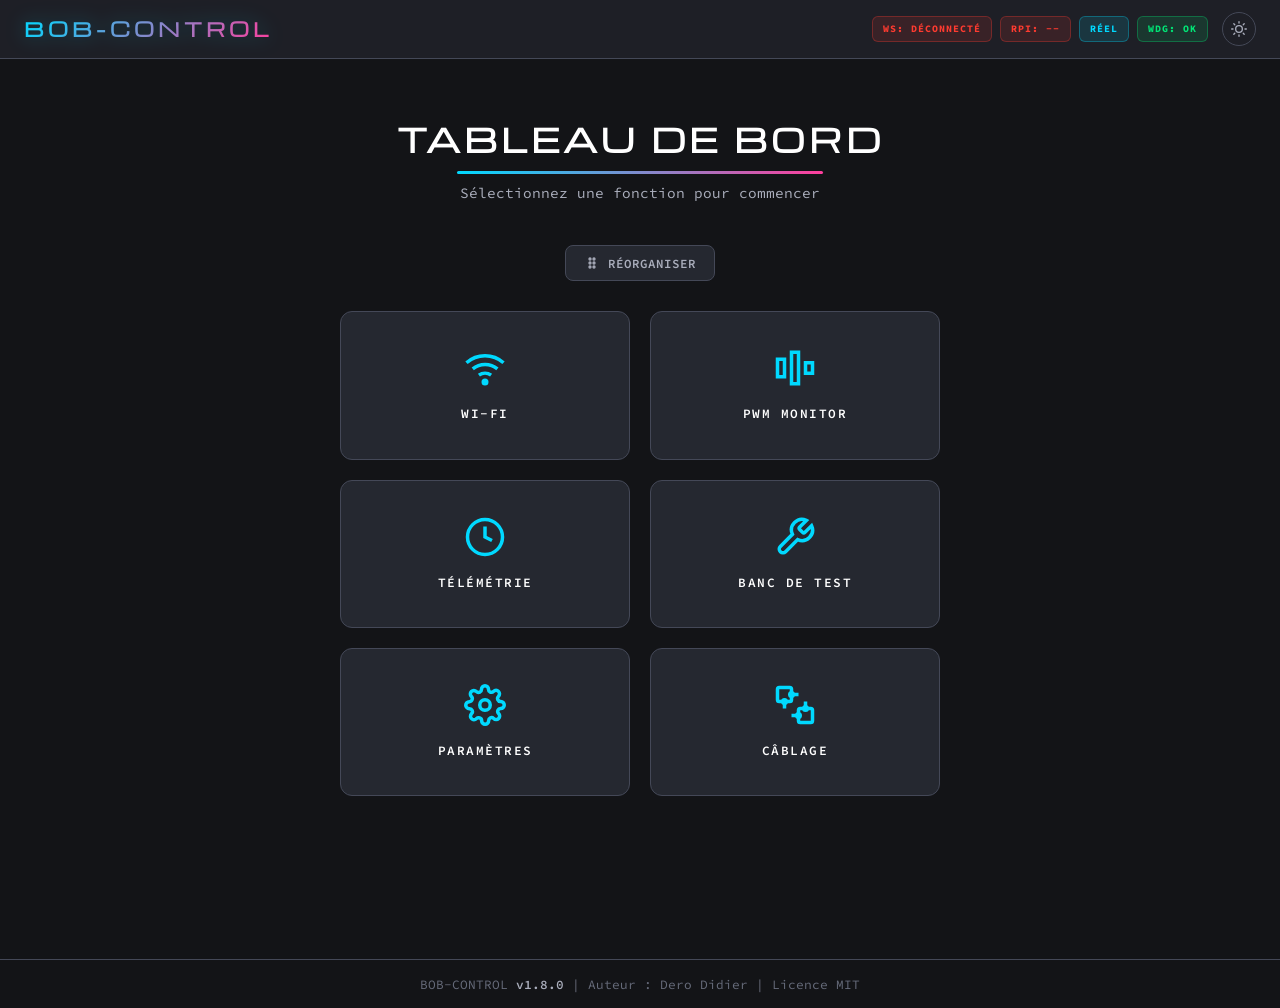
==== commit 37e237bb: "feat(ESP32): Bump v1.8.0, Signature sonore Rencontres du 3ème type avec volume NVS Passage à la vers" ====
--- a/data/index.html
+++ b/data/index.html
@@ -670,6 +670,37 @@
                     </div>
                 </details>
 
+                <!-- Acoustique / Buzzer (v1.8.0) — mélodie de démarrage
+                     « Rencontres du 3ème type » sur buzzer passif (LEDC). -->
+                <details class="card acc">
+                    <summary class="acc-sum"><h3>Acoustique / Buzzer</h3></summary>
+                    <p class="card-hint">Signature sonore de démarrage sur buzzer passif (5 notes — thème « Rencontres
+                        du 3ᵉ type »), générée par le timer matériel LEDC et jouée une seule fois au démarrage dans
+                        une tâche dédiée non bloquante (le boot et la télémétrie 100 Hz ne sont jamais retardés).</p>
+                    <div class="settings-grid">
+                        <label>Broche du Buzzer (GPIO)
+                            <select id="buzzer-pin">
+                                <option value="-1">— Non assigné —</option>
+                            </select>
+                        </label>
+                    </div>
+                    <div class="led-state-row">
+                        <span class="led-state-name">Volume de la mélodie</span>
+                        <input type="range" id="melody-volume" class="led-bri-range" min="1" max="100" value="50"
+                               title="Volume du buzzer (1-100 %) — 1 % = son très doux, 100 % = maximum">
+                        <span class="led-bri-val" id="melody-volume-val">50 %</span>
+                    </div>
+                    <label class="qnh-toggle-row">
+                        <input type="checkbox" id="melody-enable">
+                        <span>Activer la mélodie de démarrage</span>
+                    </label>
+                    <p class="card-hint">GPIO 19/20 (USB natif), GPIO 35-37 (bus mémoire interne des modules
+                        octaux), broches I2C actives, UART1 et toutes les affectations existantes (sorties ON/OFF,
+                        entrées, bandeau LED) sont exclus de la liste. Paramètres appliqués au prochain démarrage
+                        (sauvegarde NVS à chaud, sans redémarrage immédiat).</p>
+                    <button id="btn-save-audio" class="btn btn-primary">Sauvegarder l'acoustique</button>
+                </details>
+
                 <!-- Noms personnalisés des sorties (16 PWM + 4 GPIO, NVS) -->
                 <details class="card acc">
                     <summary class="acc-sum"><h3>Noms des sorties</h3></summary>
@@ -1112,7 +1143,7 @@
     <!-- Pied de page global : version Git réelle du firmware (renseignée par app.js
          depuis /api/system/status) + mentions auteur / licence -->
     <footer class="app-footer">
-        <span>BOB-CONTROL <span id="app-version">v1.7.0</span></span>
+        <span>BOB-CONTROL <span id="app-version">v1.8.0</span></span>
         <span aria-hidden="true"> | </span>
         <span>Auteur : Dero Didier</span>
         <span aria-hidden="true"> | </span>
